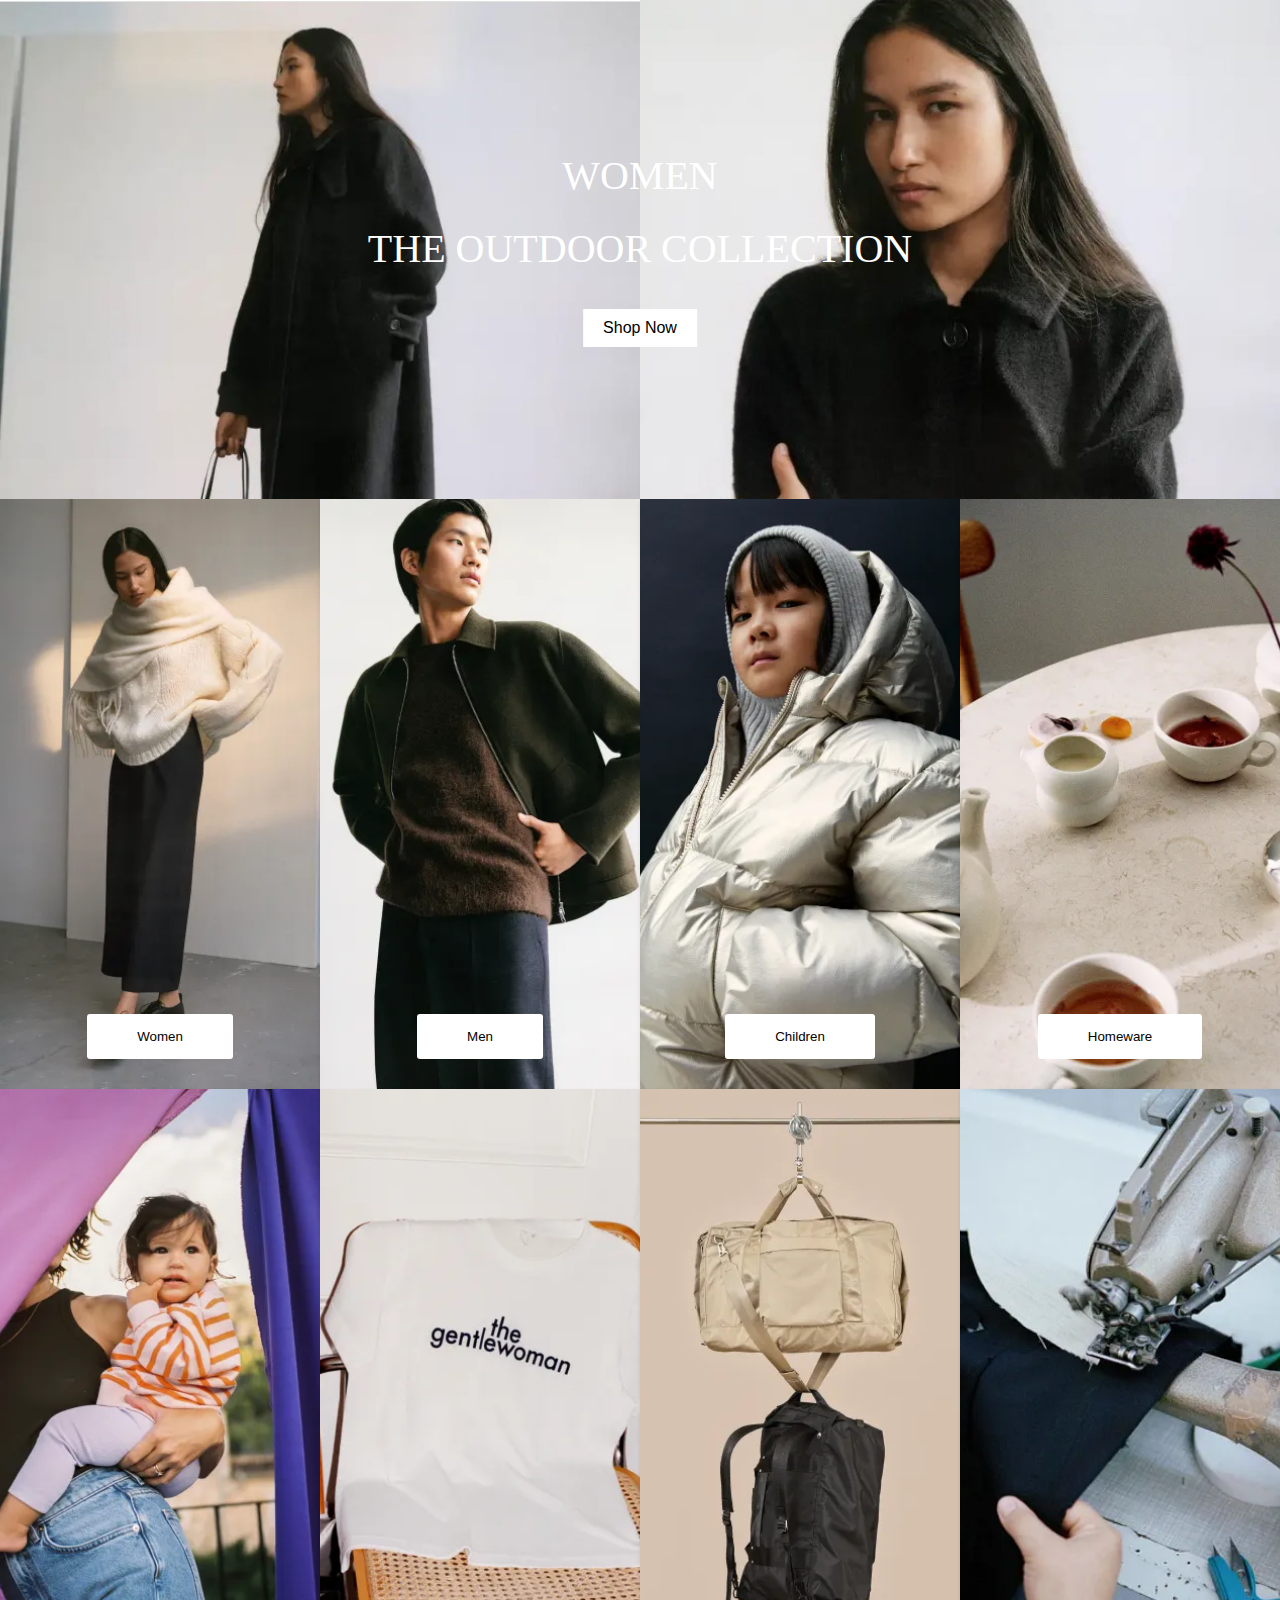
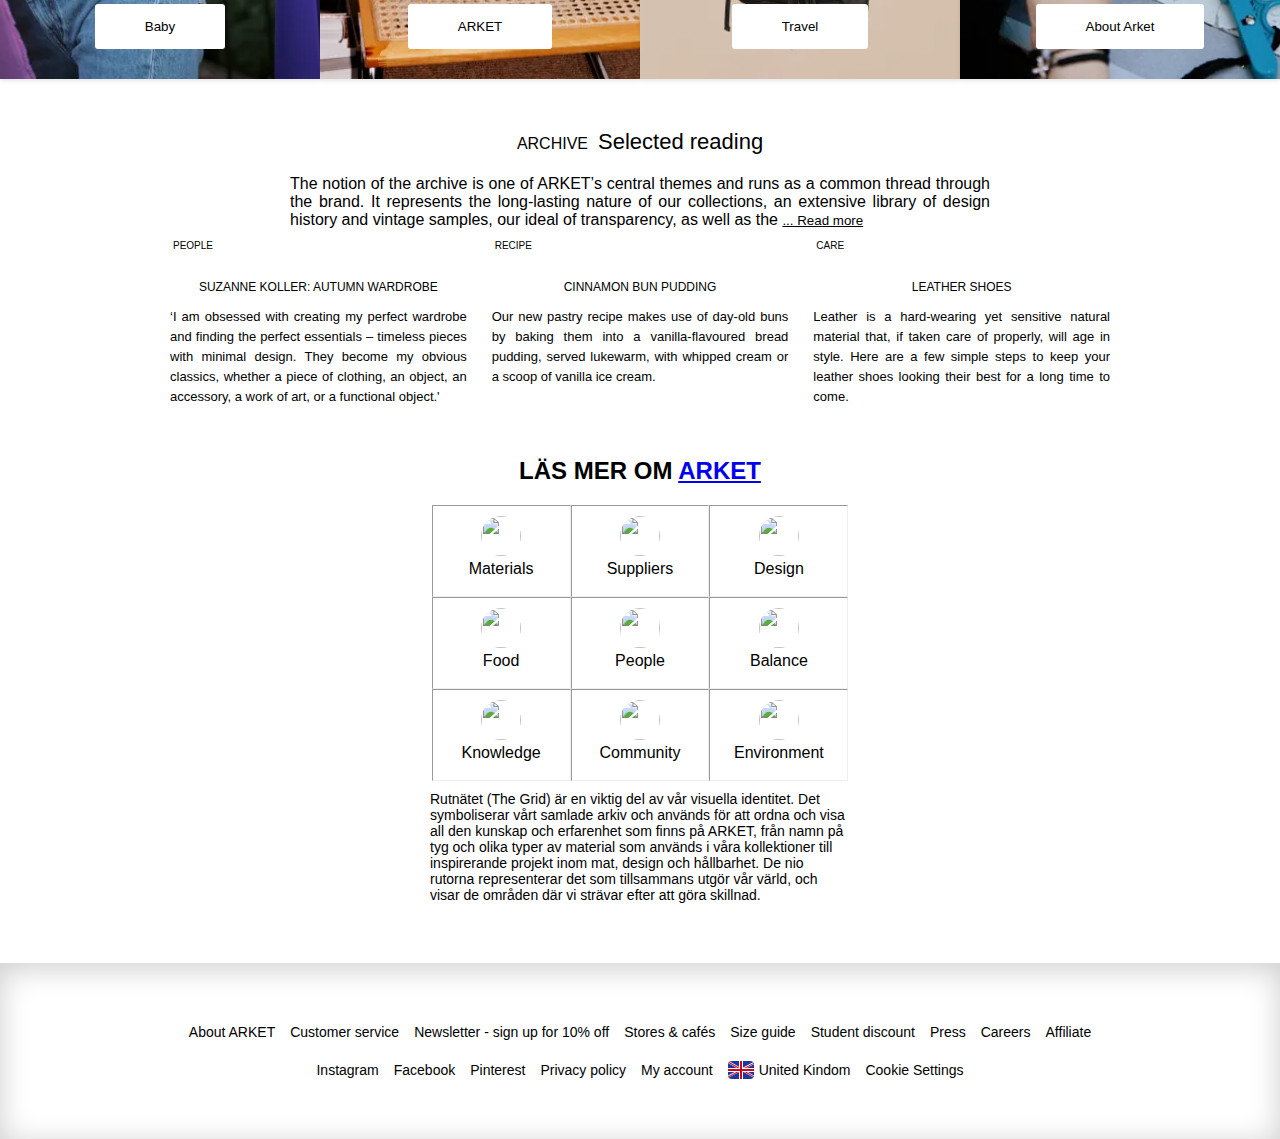
==== Index.html @ d70a0cd2 "Merge pull request #8 from Danadan01/OSP-9" ====
<!DOCTYPE html>
<html lang="en">
  <head>
    <meta charset="UTF-8" />
    <meta name="viewport" content="width=device-width, initial-scale=1.0" />
    <link rel="stylesheet" href="./styles.css" />
    <title>Online Shop</title>
  </head>
  <body>
    <div class="image-container">
      <img src="images/pic1.jpg" alt="Image 1" />
      <img src="images/pic2.jpg" alt="Image 2" />

      <div class="text-overlay">
        <h1 class="heading-cap">women</h1>
        <h1 class="heading-value">The outdoor collection</h1>
        <div>
          <a
            href="https://www.arket.com/en_eur/women/coats-jackets.html"
            class="shop-button"
            >Shop Now</a
          >
        </div>
      </div>
    </div>
    <section>
      <div class="container">
        <div class="card-box">
          <a
            href="https://www.arket.com/en_eur/women.html"
            class="card"
            style="background-image: url(images/women.jpg)"
          >
            <button>Women</button>
          </a>
          <a
            href="https://www.arket.com/en_eur/men.html"
            class="card"
            style="background-image: url(images/men.jpg)"
          >
            <button>Men</button> </a
          ><a
            href="https://www.arket.com/en_eur/children.html"
            class="card"
            style="background-image: url(images/children.jpg)"
          >
            <button>Children</button> </a
          ><a
            href="https://www.arket.com/en_eur/homeware.html"
            class="card"
            style="background-image: url(images/homeware.jpg)"
          >
            <button>Homeware</button>
          </a>
        </div>
        <div class="card-box">
          <a
            href="https://www.arket.com/en_eur/baby.html"
            class="card"
            style="background-image: url(images/baby.jpg)"
          >
            <button>Baby</button> </a
          ><a
            href="https://www.arket.com/en_eur/women/c/arket-and-the-gentlewoman.html"
            class="card"
            style="background-image: url(images/gentlewoman.jpg)"
          >
            <button>ARKET</button> </a
          ><a
            href="https://www.arket.com/en_eur/travel.html"
            class="card"
            style="background-image: url(images/travel.jpg)"
          >
            <button>Travel</button> </a
          ><a
            href="https://www.arket.com/en_eur/about.html"
            class="card"
            style="background-image: url(images/about.jpg)"
          >
            <button>About Arket</button>
          </a>
        </div>
      </div>
    </section>

    <div class="content-section">
      <div class="textBox">
        <div class="header">
          <span>Archive</span>
          <h2>Selected reading</h2>
        </div>
        <div class="content">
          <div class="readMore">
            <p>
              The notion of the archive is one of ARKET’s central themes and
              runs as a common thread through the brand. It represents the
              long-lasting nature of our collections, an extensive library of
              design history and vintage samples, our ideal of transparency, as
              well as the
              <button class="readMoreButton">... Read more</button>
            </p>
          </div>
          <div class="readLess">
            <p>
              The notion of archive is one of ARKET’s central themes and runs as
              a common thread through the brand. It represents the long-lasting
              nature of our collections, an extensive library of design history
              and vintage samples, our ideal of transparency, as well as the
              inspiration for and name given to our in-store shelving system.
              The digital ARKET / ARCHIVE captures research, inspiration, and
              past projects, and forms the collective story of who we are.
              <button class="readLessButton">Read less</button>
            </p>
          </div>
        </div>
      </div>
      <div class="ImageBlocksWrapper">
        <div class="image-box">
          <a
            href="https://www.arket.com/en_gbp/about/people/suzanne-koller.html"
          >
            <div class="caption">
              <span>PEOPLE</span>
            </div>
            <img
              src="https://lp.arket.com/app006prod?set=width[375],quality[80],options[limit]&source=url[https://www.arket.com/content/dam/P11/images/campaigns/2023/23305_women_suzanne-koller/ARKET_W_23305_10.jpg]&scale=width[global.width],height[15000],options[global.options]&sink=format[webp],quality[global.quality]"
              alt=""
            />
          </a>
          <div class="text-block">
            <h3>SUZANNE KOLLER: AUTUMN WARDROBE</h3>
            <p>
              ‘I am obsessed with creating my perfect wardrobe and finding the
              perfect essentials – timeless pieces with minimal design. They
              become my obvious classics, whether a piece of clothing, an
              object, an accessory, a work of art, or a functional object.'
            </p>
          </div>
        </div>

        <div class="image-box">
          <a
            href="https://www.arket.com/en_gbp/about/food/recipes/cinnamon-bun-pudding.html"
          >
            <div class="caption">
              <span>RECIPE</span>
            </div>
            <img
              src="https://lp.arket.com/app006prod?set=width[375],quality[80],options[limit]&source=url[https://www.arket.com/content/dam/P11/images/campaigns/2023/cafeq2/ARKET_23CAFE_RECIPE_CINNAMONBUNPUDDING_HERO.jpg]&scale=width[global.width],height[15000],options[global.options]&sink=format[webp],quality[global.quality]"
              alt=""
            />
          </a>
          <div class="text-block">
            <h3>CINNAMON BUN PUDDING</h3>
            <p>
              Our new pastry recipe makes use of day-old buns by baking them
              into a vanilla-flavoured bread pudding, served lukewarm, with
              whipped cream or a scoop of vanilla ice cream.
            </p>
          </div>
        </div>

        <div class="image-box">
          <a
            href="https://www.arket.com/en_gbp/about/knowledge/care/leather.html"
          >
            <div class="caption">
              <span>CARE</span>
            </div>
            <img
              src="https://lp.arket.com/app006prod?set=width[375],quality[80],options[limit]&source=url[https://www.arket.com/content/dam/P11/images/campaigns/2023/23311-w-autumn-shoes/ARKET_23830_W_AutumnShoes_W3-1.jpg]&scale=width[global.width],height[15000],options[global.options]&sink=format[webp],quality[global.quality]"
              alt=""
            />
          </a>
          <div class="text-block">
            <h3>LEATHER SHOES</h3>
            <p>
              Leather is a hard-wearing yet sensitive natural material that, if
              taken care of properly, will age in style. Here are a few simple
              steps to keep your leather shoes looking their best for a long
              time to come.
            </p>
          </div>
        </div>
      </div>
    </div>

    <div class="dv">
      <div>
        <h2 class="d-headline">
          <span>LÄS MER OM</span>
          <a href="/sv_se/about.html" target="_self">ARKET</a>
        </h2>
      </div>

      <div class="d-image-listing d-width">
        <div class="d-image-container">
          <a href="#materials.html" target="_self">
            <img
              class="d-image"
              src="https://www.arket.com/content/dam/P11/images/campaigns/2020/about/icons/ARKET_9_GRID_Materials.png"
            />
          </a>
          <div><p class="d-text-field">Materials</p></div>
        </div>
        <div class="d-image-container">
          <a href="#suppliers.html" target="_self">
            <img
              class="d-image"
              src="https://www.arket.com/content/dam/P11/images/campaigns/2020/about/icons/ARKET_9_GRID_Suppliers.png"
            />
          </a>
          <div><p class="d-text-field">Suppliers</p></div>
        </div>
        <div class="d-image-container">
          <a href="#design.html" target="_self">
            <img
              class="d-image"
              src="https://www.arket.com/content/dam/P11/images/campaigns/2020/about/icons/ARKET_9_GRID_Design.png"
            />
          </a>
          <div><p class="d-text-field">Design</p></div>
        </div>
        <div class="d-image-container">
          <a href="#food.html" target="_self">
            <img
              class="d-image"
              src="https://www.arket.com/content/dam/P11/images/campaigns/2020/about/icons/ARKET_9_GRID_Food.png"
            />
          </a>
          <div><p class="d-text-field">Food</p></div>
        </div>
        <div class="d-image-container">
          <a href="#people.html" target="_self">
            <img
              class="d-image"
              src="https://www.arket.com/content/dam/P11/images/campaigns/2020/about/icons/ARKET_9_GRID_People.png"
            />
          </a>
          <div><p class="d-text-field">People</p></div>
        </div>
        <div class="d-image-container">
          <a href="#balance.html" target="_self">
            <img
              class="d-image"
              src="https://www.arket.com/content/dam/P11/images/campaigns/2020/about/icons/ARKET_9_GRID_Balance.png"
            />
          </a>
          <div><p class="d-text-field">Balance</p></div>
        </div>
        <div class="d-image-container">
          <a href="#knowledge.html" target="_self">
            <img
              class="d-image"
              src="https://www.arket.com/content/dam/P11/images/campaigns/2020/about/icons/ARKET_9_GRID_Knowledge.png"
            />
          </a>
          <div><p class="d-text-field">Knowledge</p></div>
        </div>
        <div class="d-image-container">
          <a href="#community.html" target="_self">
            <img
              class="d-image"
              src="https://www.arket.com/content/dam/P11/images/campaigns/2020/about/icons/ARKET_9_GRID_Community.png"
            />
          </a>
          <div><p class="d-text-field">Community</p></div>
        </div>
        <div class="d-image-container">
          <a href="#Current" target="_self" class="rimd trackImage a-link">
            <img
              class="d-image"
              src="https://www.arket.com/content/dam/P11/images/campaigns/2020/about/icons/ARKET_9_GRID_Environment.png"
            />
          </a>
          <div><p class="d-text-field">Environment</p></div>
        </div>
      </div>

      <div>
        <p
          class="d-text-container d-width"
          style="text-align: left; font-size: 14px"
        >
          Rutnätet (The Grid) är en viktig del av vår visuella identitet. Det
          symboliserar vårt samlade arkiv och används för att ordna och visa all
          den kunskap och erfarenhet som finns på ARKET, från namn på tyg och
          olika typer av material som används i våra kollektioner till
          inspirerande projekt inom mat, design och hållbarhet. De nio rutorna
          representerar det som tillsammans utgör vår värld, och visar de
          områden där vi strävar efter att göra skillnad.
        </p>
      </div>
    </div>

    <footer class="footer">
      <ul class="topList">
        <li>
          <a href="https://www.arket.com/en_gbp/about.html">About ARKET</a>
        </li>
        <li>
          <a href="https://www.arket.com/en_gbp/customer-service.html"
            >Customer service</a
          >
        </li>
        <li>
          <a href="https://www.arket.com/en_gbp/newslettersubscribe.html"
            >Newsletter - sign up for 10% off</a
          >
        </li>
        <li>
          <a href="https://www.arket.com/en_gbp/stores.html">Stores & cafés</a>
        </li>
        <li>
          <a
            href="https://www.arket.com/en_gbp/customer-service/size-guide.html"
            >Size guide</a
          >
        </li>
        <li>
          <a
            href="https://www.arket.com/en_gbp/customer-service/student-discount.html"
            >Student discount</a
          >
        </li>
        <li><a href="http://press.arket.com/">Press</a></li>
        <li><a href="https://www.arket.com/en_gbp/careers.html">Careers</a></li>
        <li>
          <a href="https://www.arket.com/en_gbp/affiliate.html">Affiliate</a>
        </li>
      </ul>

      <ul class="bottomList">
        <li><a href="http://www.instagram.com/arketofficial">Instagram</a></li>
        <li><a href="https://www.facebook.com/arketofficial/">Facebook</a></li>
        <li>
          <a href="https://www.pinterest.co.uk/arketofficial/">Pinterest</a>
        </li>
        <li>
          <a
            href="https://www.arket.com/en_gbp/customer-service/privacy-notice.html"
            >Privacy policy</a
          >
        </li>
        <li><a href="https://www.arket.com/en_gbp/login">My account</a></li>
        <li>
          <a href="#" class="countryIcon"
            ><img src="./assets/uk.svg" alt="CountryIcon" /><span
              >United Kindom</span
            ></a
          >
        </li>
        <li><a href="#">Cookie Settings</a></li>
      </ul>
    </footer>
  </body>
</html>
---- styles.css ----
body {
  margin: 0;
  box-sizing: border-box;
  font-family: "Arket Sans", HelveticaNeue-Light, "Helvetica Neue Light", "Helvetica Neue", Helvetica, Arial, Sans-Serif;
  font-weight: 400;
}

body h2, h3, h4, h5, p {
  margin: 0;
}

/* main section */

.image-container {
  position: relative;
  display: flex;
}

.image-container img {
  width: 50%;
  min-height: 55vh;
  object-fit: cover;
}

.text-overlay {
  position: absolute;
  top: 25%;
  left: 1%;

  transform: translateX(-1%);

  width: 100%;
  text-align: center;
}

.text-overlay div {
  margin-top: 10px;
  text-align: center;
}

.heading-cap,
.heading-value {
  font-family: "Arket Sans SC";
  font-weight: 400;
  font-size: 40px;
  text-transform: uppercase;
  color: white;
}
.shop-button {
  display: inline-block;
  margin-top: 10px;
  padding: 10px 20px;
  background-color: white;
  color: black;
  text-decoration: none;
  font-family: "Arket Sans SC", HelveticaNeue-Light, "Helvetica Neue Light",
    "Helvetica Neue", Helvetica, Arial, Sans-Serif;
}

.container {
  display: flex;
  flex-direction: column;
}

.card-box {
  display: flex;
}

.card {
  display: flex;
  align-items: end;
  justify-content: center;
  text-decoration: none;
  width: 25%;
  background-size: cover;
  background-position: center;
  padding-bottom: 30px;
  box-shadow: 0 2px 4px rgba(0, 0, 0, 0.1);
}

.card button {
  padding: 15px 50px;
  background-color: white;
  border: none;
  border-radius: 3px;
  cursor: pointer;
}

/* main section */

/* content section */

.notActive {
  display: none;
}

.active {
  display: block;
}

.content-section {
  margin-bottom: 50px;
}

.content-section .textBox {
  display: flex;
  flex-direction: column;
  align-items: center;
  gap: 20px;
  margin: 50px 0 20px;
}

.content-section .textBox .header {
  display: flex;
  align-items: baseline;
  gap: 10px;
}

.content-section .textBox .header span {
  text-transform: uppercase;
  font-weight: 400;
}

.content-section .textBox .header h2 {
  font-size: 22px;
  font-weight: 400;
}

.content-section .textBox .content {
  display: flex;
  justify-content: center;
  max-width: 700px;
  text-align: justify;
}

.content-section .textBox .content p {
  margin: 0;
}

.content-section .textBox .content .readMore .readMoreButton {
  display: inline;
  border: none;
  background-color: #fff;
  cursor: pointer;
  text-decoration: underline;
  padding: 0;
}

.content-section .textBox .content .readLess {
  display: none;
}

.content-section .textBox .content .readLess .readLessButton {
  display: inline;
  border: none;
  background-color: #fff;
  cursor: pointer;
  text-decoration: underline;
  padding: 0;
}

.content-section .ImageBlocksWrapper {
  display: flex;
  gap: 5px;
  width: 75%;
  margin: 0 auto;
}

.content-section .ImageBlocksWrapper .image-box {
  width: 100%;
}

.content-section .ImageBlocksWrapper .image-box img {
  width: 100%;
}

.content-section .ImageBlocksWrapper .image-box a {
  position: relative;
  text-decoration: none;
}

.content-section .ImageBlocksWrapper .image-box a:hover .caption {
  color: grey;
}

.content-section .ImageBlocksWrapper .image-box .caption {
  padding: 5px;
  background-color: #fff;
  position: absolute;
  font-size: 10px;
  color: black;
  bottom: 10px;
  left: 8px;
}

.content-section .ImageBlocksWrapper .image-box .text-block {
  display: flex;
  flex-direction: column;
  align-items: center;
  padding: 0 10px;
}

.content-section .ImageBlocksWrapper .image-box .text-block h3 {
  margin: 10px 0;
  font-size: 12px;
  font-weight: 400;
  line-height: 10px;
  text-align: center;
  line-height: 20px;
}

.content-section .ImageBlocksWrapper .image-box .text-block p {
  font-size: 13px;
  line-height: 20px;
  text-align: justify;
}

/* content section */

/* table section */

.d-width {
  width: 90%;
  max-width: 420px;
  margin: 10px auto 0;
  text-align: center;
}
.d-image {
  height: 40px;
  width: 40px;
  border-radius: 50%;
  margin-top: 10px;
}
.d-image-container {
  width: 32.6%;
  height: 90px;

  border: 0.1px;
  border-style: inset;
}
.d-image-listing {
  width: 100%;
  display: flex;
  flex-wrap: wrap;
  justify-content: center;
  margin-top: 0px;
  margin-bottom: 0px;
}
.d-text-field {
  margin-bottom: 0;
}
.d-headline {
  text-align: center;
  margin: 20px 30px 20px 30px;
}
.d-text-container {
  text-align: left;
  font-size: 14px;
}

/* table section */

/* footer */

.footer {
  display: flex;
  flex-direction: column;
  align-items: center;
  justify-content: center;
  background-color: #fff;
  overflow: hidden;
  padding: 50px;
  margin-top: 60px;
  box-shadow: inset 0px 5px 30px rgba(0, 0, 0, 0.2);
}

.footer ul {
  display: flex;
  justify-content: center;
  flex-wrap: wrap;
  list-style: none;
  gap: 15px;
  padding: 0;
  margin: 10px 0;
}

.footer ul .countryIcon {
  display: flex;
  align-items: center;
  gap: 5px;
}

.footer ul .countryIcon img {
  border-radius: 4px;
}

.footer ul li a {
  font-size: 14px;
  line-height: 1.3em;
  font-weight: 400;
  text-decoration: none;
  color: black;
}

.footer ul li a:hover {
  color: grey;
}

/* footer */

/* media rules */

@media (max-width: 1920px) {
  .card {
    height: 45em;
  }
}

@media (max-width: 1320px) {
  .card {
    height: 35em;
  }
}

@media (max-width: 1024px) {
  .card {
    height: 25em;
  }

  .content-section .ImageBlocksWrapper {
    width: 85%;
  }
}

@media (max-width: 880px) {
  .card {
    height: 20em;
  }
}

@media (max-width: 768px) {
  .image-container img {
    width: 100%;
    min-height: 75vh;
  }

  .image-container img:nth-child(2) {
    display: none;
  }

  .card-box {
    flex-wrap: wrap;
  }

  .card {
    width: 50%;
    height: 35em;
  }

  .content-section .textBox .content .readMore {
    padding: 0 5%;
  }

  .content-section .ImageBlocksWrapper {
    flex-wrap: wrap;
  }
  .content-section .ImageBlocksWrapper .image-box {
    width: 49%;
    margin-bottom: 20px;
  }

  .footer .topList {
    border-top: 1px solid black;
    padding-top: 20px;
  }

  .footer .bottomList {
    border-bottom: 1px solid black;
    padding-bottom: 20px;
  }

}

@media (max-width: 630px) {
  .content-section .ImageBlocksWrapper {
    display: inline-block;
    width: 95%;
    padding: 0 15px;
    white-space: nowrap;
    overflow-x: scroll;
    overflow-y: hidden;
  }

  .content-section .ImageBlocksWrapper .image-box {
    display: inline-block;
    width: 95%;
    margin-bottom: 45px;
  }

  .content-section .ImageBlocksWrapper .image-box .text-block {
    white-space: normal;
  }

}

@media (max-width: 600px) {
  .card {
    height: 25em;
  }

  .footer {
    align-items: start;
  }

  .footer .topList {
    border-bottom: 1px solid black;
    padding-bottom: 20px;
    flex-direction: column;
    width: 100%;
  }

  .footer .bottomList {
    flex-direction: column;
    width: 100%;
  }
}

@media (max-width: 450px) {
  .card {
    height: 20em;
  }
}

/* media rules */
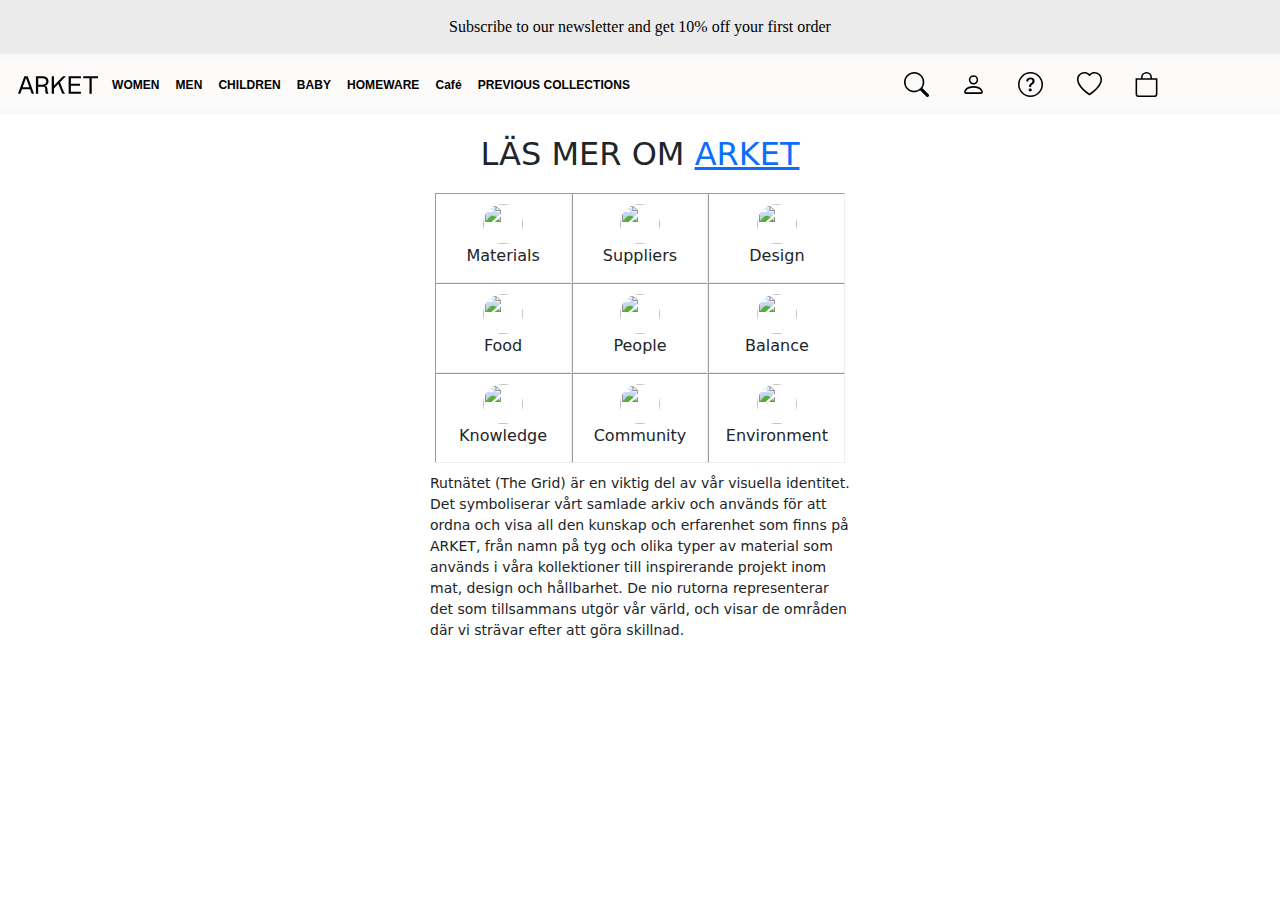
==== commit 8e0759e8: "added heder" ====
--- a/Index.html
+++ b/Index.html
@@ -1,189 +1,153 @@
 <!DOCTYPE html>
 <html lang="en">
   <head>
-    <meta charset="UTF-8" />
-    <meta name="viewport" content="width=device-width, initial-scale=1.0" />
-    <link rel="stylesheet" href="./styles.css" />
-    <title>Online Shop</title>
+    <meta charset="UTF-8">
+    <meta http-equiv="X-UA-Compatible" content="IE=edge">
+    <meta name="description" content="">
+    <meta name="viewport" content="width=device-width, initial-scale=1.0">
+    
+    <title>ARKET - Shop for Women, Men, Children, Homeware &amp; Travel Online GB</title>
+    
+    <link rel="shortcut icon" type="image/png" href="/etc/designs/appeaser/p11/favicons/favicon-32.png">
+    <!-- Our CSS file -->
+    <link rel="stylesheet" href="css/styles.css" />
+    <!-- Latest compiled and minified CSS -->
+    <link
+      href="https://cdn.jsdelivr.net/npm/bootstrap@5.2.3/dist/css/bootstrap.min.css"
+      rel="stylesheet"
+    />
+    <!-- Latest compiled JavaScript -->
+    <script src="https://cdn.jsdelivr.net/npm/bootstrap@5.2.3/dist/js/bootstrap.bundle.min.js"></script>
+    <!-- Link for icons -->
+    <link
+      rel="stylesheet"
+      href="https://cdn.jsdelivr.net/npm/bootstrap-icons@1.10.3/font/bootstrap-icons.css"
+    />
   </head>
   <body>
-    <div class="image-container">
-      <img src="images/pic1.jpg" alt="Image 1" />
-      <img src="images/pic2.jpg" alt="Image 2" />
-
-      <div class="text-overlay">
-        <h1 class="heading-cap">women</h1>
-        <h1 class="heading-value">The outdoor collection</h1>
-        <div>
-          <a
-            href="https://www.arket.com/en_eur/women/coats-jackets.html"
-            class="shop-button"
-            >Shop Now</a
-          >
-        </div>
-      </div>
-    </div>
-    <section>
-      <div class="container">
-        <div class="card-box">
-          <a
-            href="https://www.arket.com/en_eur/women.html"
-            class="card"
-            style="background-image: url(images/women.jpg)"
-          >
-            <button>Women</button>
-          </a>
-          <a
-            href="https://www.arket.com/en_eur/men.html"
-            class="card"
-            style="background-image: url(images/men.jpg)"
-          >
-            <button>Men</button> </a
-          ><a
-            href="https://www.arket.com/en_eur/children.html"
-            class="card"
-            style="background-image: url(images/children.jpg)"
-          >
-            <button>Children</button> </a
-          ><a
-            href="https://www.arket.com/en_eur/homeware.html"
-            class="card"
-            style="background-image: url(images/homeware.jpg)"
-          >
-            <button>Homeware</button>
-          </a>
-        </div>
-        <div class="card-box">
-          <a
-            href="https://www.arket.com/en_eur/baby.html"
-            class="card"
-            style="background-image: url(images/baby.jpg)"
-          >
-            <button>Baby</button> </a
-          ><a
-            href="https://www.arket.com/en_eur/women/c/arket-and-the-gentlewoman.html"
-            class="card"
-            style="background-image: url(images/gentlewoman.jpg)"
-          >
-            <button>ARKET</button> </a
-          ><a
-            href="https://www.arket.com/en_eur/travel.html"
-            class="card"
-            style="background-image: url(images/travel.jpg)"
-          >
-            <button>Travel</button> </a
-          ><a
-            href="https://www.arket.com/en_eur/about.html"
-            class="card"
-            style="background-image: url(images/about.jpg)"
-          >
-            <button>About Arket</button>
-          </a>
-        </div>
-      </div>
-    </section>
-
-    <div class="content-section">
-      <div class="textBox">
-        <div class="header">
-          <span>Archive</span>
-          <h2>Selected reading</h2>
-        </div>
-        <div class="content">
-          <div class="readMore">
-            <p>
-              The notion of the archive is one of ARKET’s central themes and
-              runs as a common thread through the brand. It represents the
-              long-lasting nature of our collections, an extensive library of
-              design history and vintage samples, our ideal of transparency, as
-              well as the
-              <button class="readMoreButton">... Read more</button>
-            </p>
+      <div id="site-banner-id" data-component="MSiteBanner" class="m-site-banner slide-down" data-component-id="99b5970e-f57c-49a0-81af-c7dcdc255c0b" style="background-color: rgb(235, 235, 235); display: block;">
+         
+        <div class="a-paragraph site-banner-desktop is-richtext" style="padding-top:15px;padding-bottom:15px;color:#000;font-family: 'Arket Sans SC Mono';text-align: center;text-decoration:none">
+          <a href="https://www.arket.com/en_gbp/newslettersubscribe.html">Subscribe to our newsletter and get 10% off your first order</a>
+        </div>
+      </div>
+    <header>
+      <!--NavTop Menu-->
+      <nav class="navbar sticky-top navbar-expand-lg navbar-light bg-light"style="align-items: flex-end">
+        
+        <div class="container-fluid topnav">    
+          <div class="logo">
+            <a href="./html" target="_self" class="a-link" aria-label="arket-logo">
+            <img class="logo" src="images/logo.svg" alt="logo"
+            /></a>
           </div>
-          <div class="readLess">
-            <p>
-              The notion of archive is one of ARKET’s central themes and runs as
-              a common thread through the brand. It represents the long-lasting
-              nature of our collections, an extensive library of design history
-              and vintage samples, our ideal of transparency, as well as the
-              inspiration for and name given to our in-store shelving system.
-              The digital ARKET / ARCHIVE captures research, inspiration, and
-              past projects, and forms the collective story of who we are.
-              <button class="readLessButton">Read less</button>
-            </p>
+      
+          <button
+            class="navbar-toggler"
+            type="button"
+            data-bs-toggle="collapse"
+            data-bs-target="#navbarNavDropdown"
+            aria-controls="navbarNavDropdown"
+            aria-expanded="false"
+            aria-label="Toggle navigation"
+            >
+            <span class="navbar-toggler-icon"></span>
+          </button>
+          <div class="collapse navbar-collapse" id="navbarNavDropdown">
+            <ul class="navbar-nav navTop">
+              <li class="nav-item">
+                  <a class="nav-link" aria-current="page" href="https://www.arket.com/en_gbp/women.html">WOMEN</a>
+              </li>
+              <li class="nav-item">
+                <a class="nav-link" href="https://www.arket.com/en_gbp/men.html">MEN</a>
+              </li>
+              <li class="nav-item">
+                <a class="nav-link" href="https://www.arket.com/en_gbp/children.html">CHILDREN</a>
+              </li>
+              <li class="nav-item">
+                <a class="nav-link" href="https://www.arket.com/en_gbp/baby.html">BABY</a>
+              </li>
+              <li class="nav-item">
+                <a class="nav-link" href="https://www.arket.com/en_gbp/homeware.html">HOMEWARE</a>
+              </li>
+              <li class="nav-item">
+                <a class="nav-link" href="https://www.arket.com/en_gbp/cafe.html">Café</a>
+              </li>
+              <li class="nav-item">
+                <a class="nav-link" href="https://www.arket.com/en_gbp/previous-collections.html#">PREVIOUS COLLECTIONS</a>
+              </li>
+            </ul>
+
+            <div class="secondary-navigation d-flex justify-content-end ms-5">
+                <a href="#" class="split"></a>
+                <a href="#" class="split"></a>
+                <a href="#" class="split"></a>
+                <a href="#" class="split"></a>
+                <a href="#" class="split"></a>
+                <a href="#" class="split"></a>
+
+                <a href="#"
+                    ><img src="/images/search.svg" alt="search" class="navIcons " ></a>
+                    
+                <a href="#"
+                    ><img src="/images/person.svg" alt="membership" class="navIcons"></a>
+
+                <a href="#"
+                    ><img src="images/Question circle.svg" alt="Question circle" onclick="myFunction()"class="navIcons Dropdown"></a>
+                    
+                      <div class="dropdown">
+
+                        <div id="myDropdown" class="dropdown-content ">
+                          
+                          <div class="Question-container">
+                            <a href="https://www.arket.com/en_gbp/stores.html" target="_self" class="a-link nav">
+                              <img class="a-image img" src="images/Our stores &cafés.png" alt="">
+                              <span class="text-q">Our stores &amp; cafés</span></a>
+                          </div>  
+                          
+                          <div class="Question-container">
+                              <a href="https://www.arket.com/en_gbp/careers.html" target="_self" class="a-link nav">
+                              <img class="a-image img" src="/images/Careers.png" alt="">
+                              <span class="text-q">Careers</span></a>
+                          </div>
+                            
+                          <div class="Question-container"> 
+                              <a href="https://www.arket.com/en_gbp/about.html" target="_self" class="a-link nav">
+                              <img class="a-image img" src="/images/About ARKET.png" alt="">
+                              <span class="text-q">About ARKET</span></a>
+                          </div>
+                          
+                          <div class="Question-container">
+                              <a href="https://www.arket.com/en_gbp/customer-service.html" target="_self" class="a-link nav">
+                              <img class="a-image img" src="/images/Customer service.png" alt="">
+                              <span class="text-q">Customer service</span></a>
+                          </div>
+                          
+                          <div class="Question-container">
+                              <a href="https://www.arket.com/en_gbp/newslettersubscribe.html" target="_self" class="a-link nav">
+                              <img class="a-image img" src="/images/newsletter.png" alt="">
+                              <span class="text-q">Newsletter</span></a>
+                          </div>
+                          
+                          <div class="Question-container">
+                              <a href="https://www.arket.com/en_gbp/customer-service/delivery-methods.html" target="_self" class="a-link nav">
+                              <img class="a-image img" src="/images/Deliveries.png" alt="">
+                              <span class="text-q">Deliveries</span></a>
+                          </div>
+                        </div>
+                      </div>
+                    
+                <a href="#"
+                    ><img src="images/heart.svg" alt="favorit" class="navIcons"></a>
+                    
+                <a href="./cart.html">
+                    <img src="images/cart.svg" alt="cart" class="navIcons"></a>
+            </div>
           </div>
         </div>
-      </div>
-      <div class="ImageBlocksWrapper">
-        <div class="image-box">
-          <a
-            href="https://www.arket.com/en_gbp/about/people/suzanne-koller.html"
-          >
-            <div class="caption">
-              <span>PEOPLE</span>
-            </div>
-            <img
-              src="https://lp.arket.com/app006prod?set=width[375],quality[80],options[limit]&source=url[https://www.arket.com/content/dam/P11/images/campaigns/2023/23305_women_suzanne-koller/ARKET_W_23305_10.jpg]&scale=width[global.width],height[15000],options[global.options]&sink=format[webp],quality[global.quality]"
-              alt=""
-            />
-          </a>
-          <div class="text-block">
-            <h3>SUZANNE KOLLER: AUTUMN WARDROBE</h3>
-            <p>
-              ‘I am obsessed with creating my perfect wardrobe and finding the
-              perfect essentials – timeless pieces with minimal design. They
-              become my obvious classics, whether a piece of clothing, an
-              object, an accessory, a work of art, or a functional object.'
-            </p>
-          </div>
-        </div>
-
-        <div class="image-box">
-          <a
-            href="https://www.arket.com/en_gbp/about/food/recipes/cinnamon-bun-pudding.html"
-          >
-            <div class="caption">
-              <span>RECIPE</span>
-            </div>
-            <img
-              src="https://lp.arket.com/app006prod?set=width[375],quality[80],options[limit]&source=url[https://www.arket.com/content/dam/P11/images/campaigns/2023/cafeq2/ARKET_23CAFE_RECIPE_CINNAMONBUNPUDDING_HERO.jpg]&scale=width[global.width],height[15000],options[global.options]&sink=format[webp],quality[global.quality]"
-              alt=""
-            />
-          </a>
-          <div class="text-block">
-            <h3>CINNAMON BUN PUDDING</h3>
-            <p>
-              Our new pastry recipe makes use of day-old buns by baking them
-              into a vanilla-flavoured bread pudding, served lukewarm, with
-              whipped cream or a scoop of vanilla ice cream.
-            </p>
-          </div>
-        </div>
-
-        <div class="image-box">
-          <a
-            href="https://www.arket.com/en_gbp/about/knowledge/care/leather.html"
-          >
-            <div class="caption">
-              <span>CARE</span>
-            </div>
-            <img
-              src="https://lp.arket.com/app006prod?set=width[375],quality[80],options[limit]&source=url[https://www.arket.com/content/dam/P11/images/campaigns/2023/23311-w-autumn-shoes/ARKET_23830_W_AutumnShoes_W3-1.jpg]&scale=width[global.width],height[15000],options[global.options]&sink=format[webp],quality[global.quality]"
-              alt=""
-            />
-          </a>
-          <div class="text-block">
-            <h3>LEATHER SHOES</h3>
-            <p>
-              Leather is a hard-wearing yet sensitive natural material that, if
-              taken care of properly, will age in style. Here are a few simple
-              steps to keep your leather shoes looking their best for a long
-              time to come.
-            </p>
-          </div>
-        </div>
-      </div>
-    </div>
+      </nav>
+    </header>
+
 
     <div class="dv">
       <div>
@@ -293,65 +257,9 @@
       </div>
     </div>
 
-    <footer class="footer">
-      <ul class="topList">
-        <li>
-          <a href="https://www.arket.com/en_gbp/about.html">About ARKET</a>
-        </li>
-        <li>
-          <a href="https://www.arket.com/en_gbp/customer-service.html"
-            >Customer service</a
-          >
-        </li>
-        <li>
-          <a href="https://www.arket.com/en_gbp/newslettersubscribe.html"
-            >Newsletter - sign up for 10% off</a
-          >
-        </li>
-        <li>
-          <a href="https://www.arket.com/en_gbp/stores.html">Stores & cafés</a>
-        </li>
-        <li>
-          <a
-            href="https://www.arket.com/en_gbp/customer-service/size-guide.html"
-            >Size guide</a
-          >
-        </li>
-        <li>
-          <a
-            href="https://www.arket.com/en_gbp/customer-service/student-discount.html"
-            >Student discount</a
-          >
-        </li>
-        <li><a href="http://press.arket.com/">Press</a></li>
-        <li><a href="https://www.arket.com/en_gbp/careers.html">Careers</a></li>
-        <li>
-          <a href="https://www.arket.com/en_gbp/affiliate.html">Affiliate</a>
-        </li>
-      </ul>
-
-      <ul class="bottomList">
-        <li><a href="http://www.instagram.com/arketofficial">Instagram</a></li>
-        <li><a href="https://www.facebook.com/arketofficial/">Facebook</a></li>
-        <li>
-          <a href="https://www.pinterest.co.uk/arketofficial/">Pinterest</a>
-        </li>
-        <li>
-          <a
-            href="https://www.arket.com/en_gbp/customer-service/privacy-notice.html"
-            >Privacy policy</a
-          >
-        </li>
-        <li><a href="https://www.arket.com/en_gbp/login">My account</a></li>
-        <li>
-          <a href="#" class="countryIcon"
-            ><img src="./assets/uk.svg" alt="CountryIcon" /><span
-              >United Kindom</span
-            ></a
-          >
-        </li>
-        <li><a href="#">Cookie Settings</a></li>
-      </ul>
-    </footer>
   </body>
 </html>
+
+
+
+
--- a/css/styles.css
+++ b/css/styles.css
@@ -0,0 +1,273 @@
+body {
+  margin: 0;
+}
+body {
+  color: #000;
+  font-weight: 400;
+  font-family: 'Arket Sans SC',HelveticaNeue-Light,'Helvetica Neue Light','Helvetica Neue',Helvetica,Arial,Sans-Serif;
+}
+body {
+  min-width: 320px;
+}
+body, html {
+  padding: 0;
+  margin: 0;
+}
+* {
+  box-sizing: border-box;
+}
+body {
+  display: block;
+}
+.logo {
+  margin-right: 12px;
+  font-family: 'Arket Sans SC Mono';
+  font-size: 12px;
+  height: 20px;
+}
+/*Styles for the menu */
+
+/* Add  background color to the top navigation */
+.topnav {  
+  font-size: smaller;
+  margin-right: 14px;
+  background-color: #fdfafa;
+  overflow: hidden;
+  padding-top: 10px;
+  padding-bottom: 10px;
+  font-family: 'Arket Sans SC',HelveticaNeue-Light,'Helvetica Neue Light','Helvetica Neue',Helvetica,Arial,Sans-Serif;
+  font-weight: 400;
+  font-size: 12px;
+  letter-spacing: .05px;
+  transition: margin-top .5s ease;
+  align-items: flex-end;
+  
+}
+
+/* Style the links inside the navigation bar */
+.navbar a {
+  color: black;
+  font-weight: bold;
+  text-decoration: none;
+  border-radius: 2px;
+  padding: 0 6px;
+  align-items: flex-end;
+}
+
+/* Change the color of links on hover */
+.navbar-nav a:hover {
+  background-color: black;
+  color: white;
+  padding: 0 6px;
+}
+
+.logo a {
+  height: 17px;
+  display: block;
+}
+.logo a:hover {
+  background-color: #fdfafa;
+  color: rgb(129, 126, 126);
+}
+.a-paragraph a {
+  color:#000;
+  text-decoration:none;
+}
+.a-paragraph a:visited {
+  text-decoration:none;
+}
+.a-paragraph a:hover {
+  color:rgb(139, 136, 136);
+  text-decoration:none;
+}
+
+.secondary-navigation  a {
+  margin-left:20px;
+}
+.secondary-navigation a:hover {
+  color:rgb(139, 136, 136);
+}
+.secondary-navigation, .navIcons a.split {
+  float: right;
+}
+/* The container <div> - needed to position the dropdown content */
+.dropdown {
+  position: relative;
+  margin: 10px auto 10;
+  text-align: center;
+ }
+ .Question-container {
+  display: none;
+  width: 32.6%;
+  height: 170px;
+}
+/* Dropdown Content (Hidden by Default) */
+ .dropdown-content {
+  display: none;
+  z-index: 1;
+  background-color: #fff;
+  justify-content: center;
+  position: relative;
+  padding: 0 1px 1px;
+  margin: 10px auto 0;
+  text-align: center;
+} 
+.dropdown-content {
+  width: 100%;
+  display: flex;
+  flex-wrap: wrap;
+  justify-content: center;
+  margin-top: 0px;
+  margin-bottom: 0px;
+  }
+  /* Links inside the dropdown */
+.dropdown-content a {
+  color: black;
+  padding: 0px 18px;
+  text-decoration: none;
+  display: block;
+}
+.a-image {
+  height: 90px;
+  width: 90px;
+  margin-top: 0px;
+}
+
+.text-q {
+  color: black;
+  margin-bottom: 0;
+  margin-top: 0;
+  margin-right: 0px;
+  text-align: left;
+  font-size: 14px;
+  flex-wrap: nowrap;
+}
+/* Change color of dropdown links on hover */
+.text-q:hover{
+  background-color: black;
+  color: white;
+  line-height: 1.5em;
+  padding: 5px 6px;
+  border-radius: 2px;
+  cursor: pointer;
+  flex-wrap: nowrap;
+}
+.show {display: block;}
+
+
+
+.navIcons {
+  font-family: 'Arket Sans SC Mono';
+  font-size: 12px;
+  height: 25px;
+}
+
+.topnav .navIcons {
+  font-size: 20px;
+  -webkit-font-smoothing: subpixel-antialiased;
+}
+
+.departments .department-item {
+  font-family: 'Arket Sans SC',HelveticaNeue-Light,'Helvetica Neue Light','Helvetica Neue',Helvetica,Arial,Sans-Serif;
+  font-weight: 400;
+  font-size: 14px;
+  padding: 0 6px;
+  letter-spacing: .05px;
+}
+
+.d-width {
+  width: 90%;
+  max-width: 420px;
+  margin: 10px auto 0;
+  text-align: center;
+}
+
+.d-image {
+  height: 40px;
+  width: 40px;
+  border-radius: 50%;
+  margin-top: 10px;
+}
+
+.d-image-container {
+  width: 32.6%;
+  height: 90px;
+  border: #0000ff;
+  border: 0.1px;
+  border-style: inset;
+}
+.d-image-listing {
+  width: 100%;
+  display: flex;
+  flex-wrap: wrap;
+  justify-content: center;
+  margin-top: 0px;
+  margin-bottom: 0px;
+}
+
+.d-text-field {
+  margin-bottom: 0;
+}
+
+.d-headline {
+  text-align: center;
+  margin: 20px 30px 20px 30px;
+}
+.d-text-container {
+  text-align: left;
+  font-size: 14px;
+}
+
+
+
+/*Add media for for adapting the menu buttons and images */ 
+@media (max-width: 992px) {
+  .navLinks a {
+      display: none;
+  }
+  .logo {
+      width: 50px;
+  }
+}
+
+@media (min-width: 992px) {
+  .navLinks {
+      font-size: 10px;
+  }
+}
+
+@media (min-width: 1050px) {
+  .navLinks {
+      font-size: 11px;
+  }
+}
+
+@media (min-width: 1200px) {
+  .logo {
+      width: 80px;   
+  }
+   }
+
+@media (min-width: 1220px) {
+  .navLinks {
+      font-size: 12px;
+  }
+}
+
+@media (min-width: 1300px) {
+  .navLinks {
+      font-size: 13px;
+  }
+}
+
+@media (min-width: 1450px) {
+  .navLinks {
+      font-size: 15px;
+  }
+}
+
+@media (min-width: 1600px) {
+  .navLinks {
+      font-size: 16px;
+  }
+}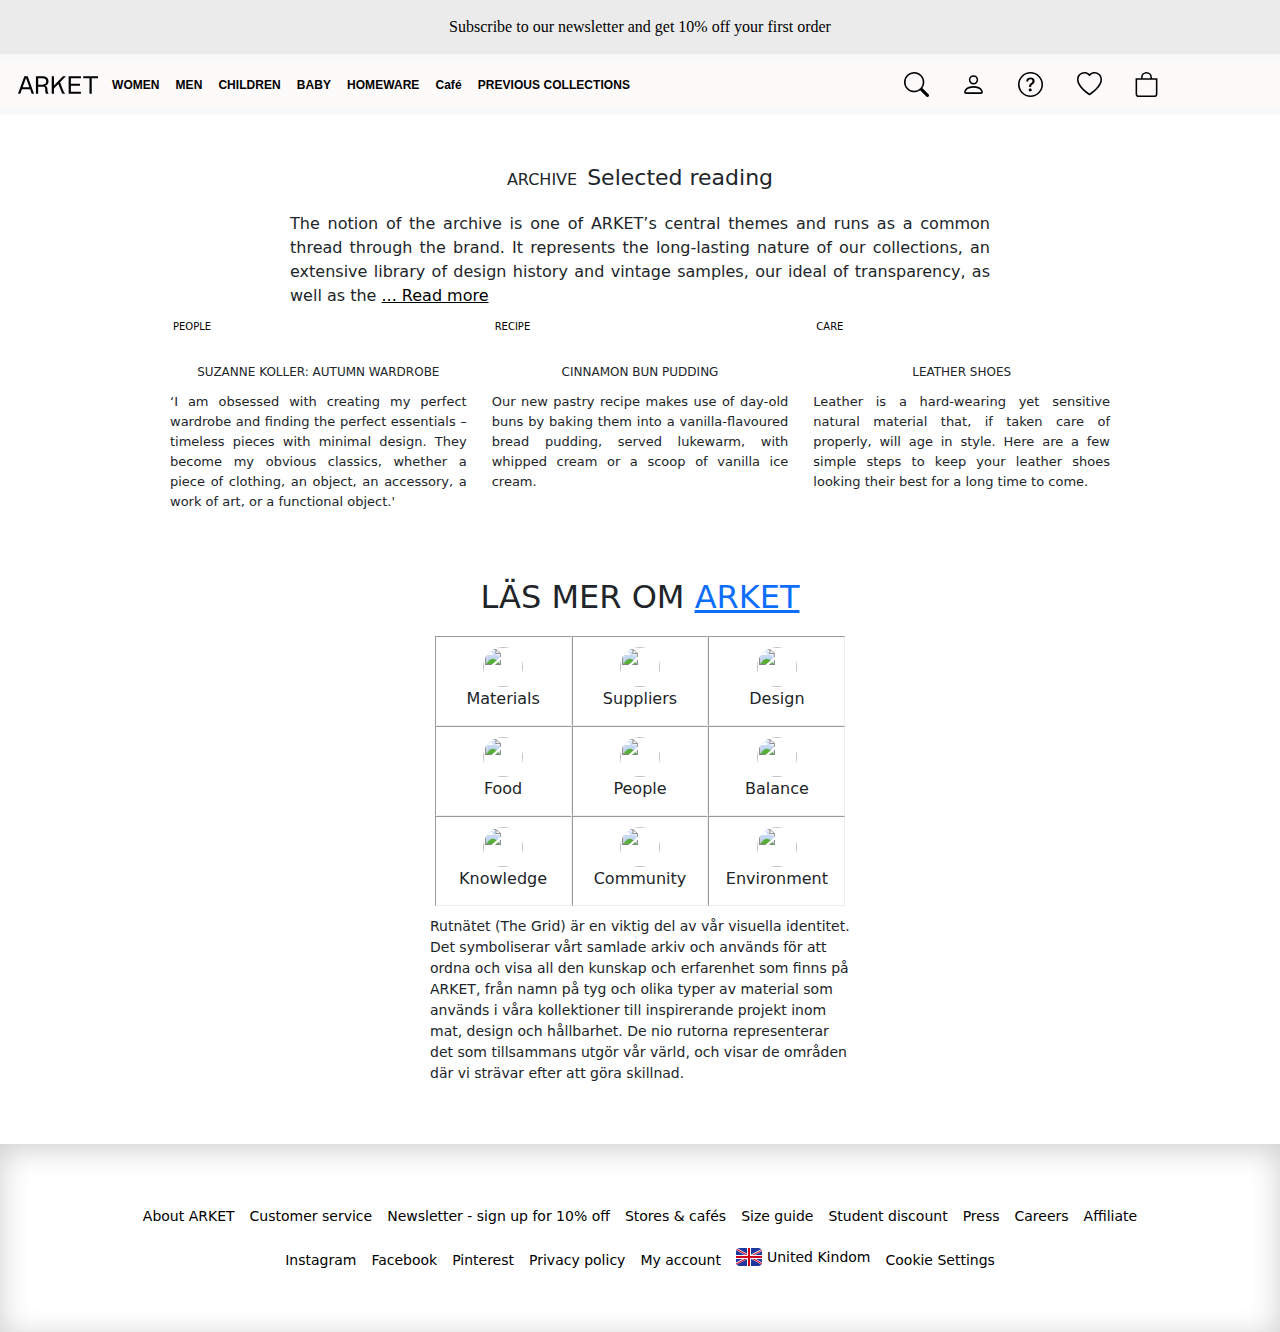
==== commit f8a89d88: "OSP6new conflict reslved" ====
--- a/Index.html
+++ b/Index.html
@@ -5,12 +5,10 @@
     <meta http-equiv="X-UA-Compatible" content="IE=edge">
     <meta name="description" content="">
     <meta name="viewport" content="width=device-width, initial-scale=1.0">
-    
-    <title>ARKET - Shop for Women, Men, Children, Homeware &amp; Travel Online GB</title>
-    
+        
     <link rel="shortcut icon" type="image/png" href="/etc/designs/appeaser/p11/favicons/favicon-32.png">
     <!-- Our CSS file -->
-    <link rel="stylesheet" href="css/styles.css" />
+    <link rel="stylesheet" href="./styles.css" />
     <!-- Latest compiled and minified CSS -->
     <link
       href="https://cdn.jsdelivr.net/npm/bootstrap@5.2.3/dist/css/bootstrap.min.css"
@@ -23,6 +21,7 @@
       rel="stylesheet"
       href="https://cdn.jsdelivr.net/npm/bootstrap-icons@1.10.3/font/bootstrap-icons.css"
     />
+    <title>Online Shop</title>
   </head>
   <body>
       <div id="site-banner-id" data-component="MSiteBanner" class="m-site-banner slide-down" data-component-id="99b5970e-f57c-49a0-81af-c7dcdc255c0b" style="background-color: rgb(235, 235, 235); display: block;">
@@ -148,6 +147,110 @@
       </nav>
     </header>
 
+      </div>
+    </section>
+
+    <div class="content-section">
+      <div class="textBox">
+        <div class="header">
+          <span>Archive</span>
+          <h2>Selected reading</h2>
+        </div>
+        <div class="content">
+          <div class="readMore">
+            <p>
+              The notion of the archive is one of ARKET’s central themes and
+              runs as a common thread through the brand. It represents the
+              long-lasting nature of our collections, an extensive library of
+              design history and vintage samples, our ideal of transparency, as
+              well as the
+              <button class="readMoreButton">... Read more</button>
+            </p>
+          </div>
+          <div class="readLess">
+            <p>
+              The notion of archive is one of ARKET’s central themes and runs as
+              a common thread through the brand. It represents the long-lasting
+              nature of our collections, an extensive library of design history
+              and vintage samples, our ideal of transparency, as well as the
+              inspiration for and name given to our in-store shelving system.
+              The digital ARKET / ARCHIVE captures research, inspiration, and
+              past projects, and forms the collective story of who we are.
+              <button class="readLessButton">Read less</button>
+            </p>
+          </div>
+        </div>
+      </div>
+      <div class="ImageBlocksWrapper">
+        <div class="image-box">
+          <a
+            href="https://www.arket.com/en_gbp/about/people/suzanne-koller.html"
+          >
+            <div class="caption">
+              <span>PEOPLE</span>
+            </div>
+            <img
+              src="https://lp.arket.com/app006prod?set=width[375],quality[80],options[limit]&source=url[https://www.arket.com/content/dam/P11/images/campaigns/2023/23305_women_suzanne-koller/ARKET_W_23305_10.jpg]&scale=width[global.width],height[15000],options[global.options]&sink=format[webp],quality[global.quality]"
+              alt=""
+            />
+          </a>
+          <div class="text-block">
+            <h3>SUZANNE KOLLER: AUTUMN WARDROBE</h3>
+            <p>
+              ‘I am obsessed with creating my perfect wardrobe and finding the
+              perfect essentials – timeless pieces with minimal design. They
+              become my obvious classics, whether a piece of clothing, an
+              object, an accessory, a work of art, or a functional object.'
+            </p>
+          </div>
+        </div>
+
+        <div class="image-box">
+          <a
+            href="https://www.arket.com/en_gbp/about/food/recipes/cinnamon-bun-pudding.html"
+          >
+            <div class="caption">
+              <span>RECIPE</span>
+            </div>
+            <img
+              src="https://lp.arket.com/app006prod?set=width[375],quality[80],options[limit]&source=url[https://www.arket.com/content/dam/P11/images/campaigns/2023/cafeq2/ARKET_23CAFE_RECIPE_CINNAMONBUNPUDDING_HERO.jpg]&scale=width[global.width],height[15000],options[global.options]&sink=format[webp],quality[global.quality]"
+              alt=""
+            />
+          </a>
+          <div class="text-block">
+            <h3>CINNAMON BUN PUDDING</h3>
+            <p>
+              Our new pastry recipe makes use of day-old buns by baking them
+              into a vanilla-flavoured bread pudding, served lukewarm, with
+              whipped cream or a scoop of vanilla ice cream.
+            </p>
+          </div>
+        </div>
+
+        <div class="image-box">
+          <a
+            href="https://www.arket.com/en_gbp/about/knowledge/care/leather.html"
+          >
+            <div class="caption">
+              <span>CARE</span>
+            </div>
+            <img
+              src="https://lp.arket.com/app006prod?set=width[375],quality[80],options[limit]&source=url[https://www.arket.com/content/dam/P11/images/campaigns/2023/23311-w-autumn-shoes/ARKET_23830_W_AutumnShoes_W3-1.jpg]&scale=width[global.width],height[15000],options[global.options]&sink=format[webp],quality[global.quality]"
+              alt=""
+            />
+          </a>
+          <div class="text-block">
+            <h3>LEATHER SHOES</h3>
+            <p>
+              Leather is a hard-wearing yet sensitive natural material that, if
+              taken care of properly, will age in style. Here are a few simple
+              steps to keep your leather shoes looking their best for a long
+              time to come.
+            </p>
+          </div>
+        </div>
+      </div>
+    </div>
 
     <div class="dv">
       <div>
@@ -257,6 +360,66 @@
       </div>
     </div>
 
+    <footer class="footer">
+      <ul class="topList">
+        <li>
+          <a href="https://www.arket.com/en_gbp/about.html">About ARKET</a>
+        </li>
+        <li>
+          <a href="https://www.arket.com/en_gbp/customer-service.html"
+            >Customer service</a
+          >
+        </li>
+        <li>
+          <a href="https://www.arket.com/en_gbp/newslettersubscribe.html"
+            >Newsletter - sign up for 10% off</a
+          >
+        </li>
+        <li>
+          <a href="https://www.arket.com/en_gbp/stores.html">Stores & cafés</a>
+        </li>
+        <li>
+          <a
+            href="https://www.arket.com/en_gbp/customer-service/size-guide.html"
+            >Size guide</a
+          >
+        </li>
+        <li>
+          <a
+            href="https://www.arket.com/en_gbp/customer-service/student-discount.html"
+            >Student discount</a
+          >
+        </li>
+        <li><a href="http://press.arket.com/">Press</a></li>
+        <li><a href="https://www.arket.com/en_gbp/careers.html">Careers</a></li>
+        <li>
+          <a href="https://www.arket.com/en_gbp/affiliate.html">Affiliate</a>
+        </li>
+      </ul>
+
+      <ul class="bottomList">
+        <li><a href="http://www.instagram.com/arketofficial">Instagram</a></li>
+        <li><a href="https://www.facebook.com/arketofficial/">Facebook</a></li>
+        <li>
+          <a href="https://www.pinterest.co.uk/arketofficial/">Pinterest</a>
+        </li>
+        <li>
+          <a
+            href="https://www.arket.com/en_gbp/customer-service/privacy-notice.html"
+            >Privacy policy</a
+          >
+        </li>
+        <li><a href="https://www.arket.com/en_gbp/login">My account</a></li>
+        <li>
+          <a href="#" class="countryIcon"
+            ><img src="./assets/uk.svg" alt="CountryIcon" /><span
+              >United Kindom</span
+            ></a
+          >
+        </li>
+        <li><a href="#">Cookie Settings</a></li>
+      </ul>
+    </footer>
   </body>
 </html>
 
--- a/styles.css
+++ b/styles.css
@@ -0,0 +1,671 @@
+body {
+  margin: 0;
+  box-sizing: border-box;
+  font-family: "Arket Sans", HelveticaNeue-Light, "Helvetica Neue Light", "Helvetica Neue", Helvetica, Arial, Sans-Serif;
+  font-weight: 400;
+}
+
+body h2, h3, h4, h5, p {
+  margin: 0;
+}
+
+/* main section */
+
+.image-container {
+  position: relative;
+  display: flex;
+}
+
+.image-container img {
+  width: 50%;
+  min-height: 55vh;
+  object-fit: cover;
+}
+
+.text-overlay {
+  position: absolute;
+  top: 25%;
+  left: 1%;
+
+  transform: translateX(-1%);
+
+  width: 100%;
+  text-align: center;
+}
+
+.text-overlay div {
+  margin-top: 10px;
+  text-align: center;
+}
+
+.heading-cap,
+.heading-value {
+  font-family: "Arket Sans SC";
+  font-weight: 400;
+  font-size: 40px;
+  text-transform: uppercase;
+  color: white;
+}
+.shop-button {
+  display: inline-block;
+  margin-top: 10px;
+  padding: 10px 20px;
+  background-color: white;
+  color: black;
+  text-decoration: none;
+  font-family: "Arket Sans SC", HelveticaNeue-Light, "Helvetica Neue Light",
+    "Helvetica Neue", Helvetica, Arial, Sans-Serif;
+}
+
+.container {
+  display: flex;
+  flex-direction: column;
+}
+
+.card-box {
+  display: flex;
+}
+
+.card {
+  display: flex;
+  align-items: end;
+  justify-content: center;
+  text-decoration: none;
+  width: 25%;
+  background-size: cover;
+  background-position: center;
+  padding-bottom: 30px;
+  box-shadow: 0 2px 4px rgba(0, 0, 0, 0.1);
+}
+
+.card button {
+  padding: 15px 50px;
+  background-color: white;
+  border: none;
+  border-radius: 3px;
+  cursor: pointer;
+}
+
+/* main section */
+
+/* content section */
+
+.notActive {
+  display: none;
+}
+
+.active {
+  display: block;
+}
+
+.content-section {
+  margin-bottom: 50px;
+}
+
+.content-section .textBox {
+  display: flex;
+  flex-direction: column;
+  align-items: center;
+  gap: 20px;
+  margin: 50px 0 20px;
+}
+
+.content-section .textBox .header {
+  display: flex;
+  align-items: baseline;
+  gap: 10px;
+}
+
+.content-section .textBox .header span {
+  text-transform: uppercase;
+  font-weight: 400;
+}
+
+.content-section .textBox .header h2 {
+  font-size: 22px;
+  font-weight: 400;
+}
+
+.content-section .textBox .content {
+  display: flex;
+  justify-content: center;
+  max-width: 700px;
+  text-align: justify;
+}
+
+.content-section .textBox .content p {
+  margin: 0;
+}
+
+.content-section .textBox .content .readMore .readMoreButton {
+  display: inline;
+  border: none;
+  background-color: #fff;
+  cursor: pointer;
+  text-decoration: underline;
+  padding: 0;
+}
+
+.content-section .textBox .content .readLess {
+  display: none;
+}
+
+.content-section .textBox .content .readLess .readLessButton {
+  display: inline;
+  border: none;
+  background-color: #fff;
+  cursor: pointer;
+  text-decoration: underline;
+  padding: 0;
+}
+
+.content-section .ImageBlocksWrapper {
+  display: flex;
+  gap: 5px;
+  width: 75%;
+  margin: 0 auto;
+}
+
+.content-section .ImageBlocksWrapper .image-box {
+  width: 100%;
+}
+
+.content-section .ImageBlocksWrapper .image-box img {
+  width: 100%;
+}
+
+.content-section .ImageBlocksWrapper .image-box a {
+  position: relative;
+  text-decoration: none;
+}
+
+.content-section .ImageBlocksWrapper .image-box a:hover .caption {
+  color: grey;
+}
+
+.content-section .ImageBlocksWrapper .image-box .caption {
+  padding: 5px;
+  background-color: #fff;
+  position: absolute;
+  font-size: 10px;
+  color: black;
+  bottom: 10px;
+  left: 8px;
+}
+
+.content-section .ImageBlocksWrapper .image-box .text-block {
+  display: flex;
+  flex-direction: column;
+  align-items: center;
+  padding: 0 10px;
+}
+
+.content-section .ImageBlocksWrapper .image-box .text-block h3 {
+  margin: 10px 0;
+  font-size: 12px;
+  font-weight: 400;
+  line-height: 10px;
+  text-align: center;
+  line-height: 20px;
+}
+
+.content-section .ImageBlocksWrapper .image-box .text-block p {
+  font-size: 13px;
+  line-height: 20px;
+  text-align: justify;
+}
+
+/* content section */
+
+/* table section */
+
+.d-width {
+  width: 90%;
+  max-width: 420px;
+  margin: 10px auto 0;
+  text-align: center;
+}
+.d-image {
+  height: 40px;
+  width: 40px;
+  border-radius: 50%;
+  margin-top: 10px;
+}
+.d-image-container {
+  width: 32.6%;
+  height: 90px;
+
+  border: 0.1px;
+  border-style: inset;
+}
+.d-image-listing {
+  width: 100%;
+  display: flex;
+  flex-wrap: wrap;
+  justify-content: center;
+  margin-top: 0px;
+  margin-bottom: 0px;
+}
+.d-text-field {
+  margin-bottom: 0;
+}
+.d-headline {
+  text-align: center;
+  margin: 20px 30px 20px 30px;
+}
+.d-text-container {
+  text-align: left;
+  font-size: 14px;
+}
+
+.logo {
+  margin-right: 12px;
+  font-family: 'Arket Sans SC Mono';
+  font-size: 12px;
+  height: 20px;
+}
+/* Add  background color to the top navigation */
+.topnav {  
+  font-size: smaller;
+  margin-right: 14px;
+  background-color: #fdfafa;
+  overflow: hidden;
+  padding-top: 10px;
+  padding-bottom: 10px;
+  font-family: 'Arket Sans SC',HelveticaNeue-Light,'Helvetica Neue Light','Helvetica Neue',Helvetica,Arial,Sans-Serif;
+  font-weight: 400;
+  font-size: 12px;
+  letter-spacing: .05px;
+  transition: margin-top .5s ease;
+  align-items: flex-end;
+}
+
+/* Style the links inside the navigation bar */
+.navbar a {
+  color: black;
+  font-weight: bold;
+  text-decoration: none;
+  border-radius: 2px;
+  padding: 0 6px;
+  align-items: flex-end;
+}
+/* Change the color of links on hover */
+.navbar-nav a:hover {
+  background-color: black;
+  color: white;
+  padding: 0 6px;
+}
+
+.logo a {
+  height: 17px;
+  display: block;
+}
+.logo a:hover {
+  background-color: #fdfafa;
+  color: rgb(129, 126, 126);
+}
+.a-paragraph a {
+  color:#000;
+  text-decoration:none;
+}
+.a-paragraph a:visited {
+  text-decoration:none;
+}
+.a-paragraph a:hover {
+  color:rgb(139, 136, 136);
+  text-decoration:none;
+}
+
+.secondary-navigation  a {
+  margin-left:20px;
+}
+.secondary-navigation a:hover {
+  color:rgb(139, 136, 136);
+}
+.secondary-navigation, .navIcons a.split {
+  float: right;
+}
+/* The container <div> - needed to position the dropdown content */
+.dropdown {
+  position: relative;
+  margin: 10px auto 10;
+  text-align: center;
+ }
+ .Question-container {
+  display: none;
+  width: 32.6%;
+  height: 170px;
+}
+/* Dropdown Content (Hidden by Default) */
+ .dropdown-content {
+  display: none;
+  z-index: 1;
+  background-color: #fff;
+  justify-content: center;
+  position: relative;
+  padding: 0 1px 1px;
+  margin: 10px auto 0;
+  text-align: center;
+} 
+.dropdown-content {
+  width: 100%;
+  display: flex;
+  flex-wrap: wrap;
+  justify-content: center;
+  margin-top: 0px;
+  margin-bottom: 0px;
+  }
+  /* Links inside the dropdown */
+.dropdown-content a {
+  color: black;
+  padding: 0px 18px;
+  text-decoration: none;
+  display: block;
+}
+.a-image {
+  height: 90px;
+  width: 90px;
+  margin-top: 0px;
+}
+
+.text-q {
+  color: black;
+  margin-bottom: 0;
+  margin-top: 0;
+  margin-right: 0px;
+  text-align: left;
+  font-size: 14px;
+  flex-wrap: nowrap;
+}
+/* Change color of dropdown links on hover */
+.text-q:hover{
+  background-color: black;
+  color: white;
+  line-height: 1.5em;
+  padding: 5px 6px;
+  border-radius: 2px;
+  cursor: pointer;
+  flex-wrap: nowrap;
+}
+.show {display: block;}
+
+
+
+.navIcons {
+  font-family: 'Arket Sans SC Mono';
+  font-size: 12px;
+  height: 25px;
+}
+
+.topnav .navIcons {
+  font-size: 20px;
+  -webkit-font-smoothing: subpixel-antialiased;
+}
+
+.departments .department-item {
+  font-family: 'Arket Sans SC',HelveticaNeue-Light,'Helvetica Neue Light','Helvetica Neue',Helvetica,Arial,Sans-Serif;
+  font-weight: 400;
+  font-size: 14px;
+  padding: 0 6px;
+  letter-spacing: .05px;
+}
+
+
+/* table section */
+
+/* footer */
+
+.footer {
+  display: flex;
+  flex-direction: column;
+  align-items: center;
+  justify-content: center;
+  background-color: #fff;
+  overflow: hidden;
+  padding: 50px;
+  margin-top: 60px;
+  box-shadow: inset 0px 5px 30px rgba(0, 0, 0, 0.2);
+}
+
+.footer ul {
+  display: flex;
+  justify-content: center;
+  flex-wrap: wrap;
+  list-style: none;
+  gap: 15px;
+  padding: 0;
+  margin: 10px 0;
+}
+
+.footer ul .countryIcon {
+  display: flex;
+  align-items: center;
+  gap: 5px;
+}
+
+.footer ul .countryIcon img {
+  border-radius: 4px;
+}
+
+.footer ul li a {
+  font-size: 14px;
+  line-height: 1.3em;
+  font-weight: 400;
+  text-decoration: none;
+  color: black;
+}
+
+.footer ul li a:hover {
+  color: grey;
+}
+
+/* footer */
+
+/* media rules */
+
+@media (max-width: 1920px) {
+  .card {
+    height: 45em;
+  }
+}
+
+@media (max-width: 1320px) {
+  .card {
+    height: 35em;
+  }
+}
+@media (max-width: 1024px) {
+  .card {
+    height: 25em;
+  }
+
+  .content-section .ImageBlocksWrapper {
+    width: 85%;
+  }
+}
+
+@media (max-width: 880px) {
+  .card {
+    height: 20em;
+  }
+}
+
+@media (max-width: 768px) {
+  .image-container img {
+    width: 100%;
+    min-height: 75vh;
+  }
+
+  .image-container img:nth-child(2) {
+    display: none;
+  }
+
+  .card-box {
+    flex-wrap: wrap;
+  }
+
+  .card {
+    width: 50%;
+    height: 35em;
+  }
+
+  .content-section .textBox .content .readMore {
+    padding: 0 5%;
+  }
+
+  .content-section .ImageBlocksWrapper {
+    flex-wrap: wrap;
+  }
+  .content-section .ImageBlocksWrapper .image-box {
+    width: 49%;
+    margin-bottom: 20px;
+  }
+
+  .footer .topList {
+    border-top: 1px solid black;
+    padding-top: 20px;
+  }
+
+  .footer .bottomList {
+    border-bottom: 1px solid black;
+    padding-bottom: 20px;
+  }
+
+}
+
+@media (max-width: 630px) {
+  .content-section .ImageBlocksWrapper {
+    display: inline-block;
+    width: 95%;
+    padding: 0 15px;
+    white-space: nowrap;
+    overflow-x: scroll;
+    overflow-y: hidden;
+  }
+
+  .content-section .ImageBlocksWrapper .image-box {
+    display: inline-block;
+    width: 95%;
+    margin-bottom: 45px;
+  }
+
+  .content-section .ImageBlocksWrapper .image-box .text-block {
+    white-space: normal;
+  }
+
+}
+
+@media (max-width: 600px) {
+  .card {
+    height: 25em;
+  }
+
+  .footer {
+    align-items: start;
+  }
+
+  .footer .topList {
+    border-bottom: 1px solid black;
+    padding-bottom: 20px;
+    flex-direction: column;
+    width: 100%;
+  }
+
+  .footer .bottomList {
+    flex-direction: column;
+    width: 100%;
+  }
+}
+
+@media (max-width: 450px) {
+  .card {
+    height: 20em;
+  }
+}
+
+@media (min-width: 992px) {
+  .navLinks {
+      font-size: 10px;
+  }
+}
+
+@media (min-width: 1050px) {
+  .navLinks {
+      font-size: 11px;
+  }
+}
+
+@media (min-width: 1200px) {
+  .logo {
+      width: 80px;
+  }
+}
+
+@media (min-width: 1220px) {
+  .navLinks {
+      font-size: 12px;
+  }
+}
+
+@media (min-width: 1300px) {
+  .navLinks {
+      font-size: 13px;
+  }
+}
+
+@media (min-width: 1450px) {
+  .navLinks {
+      font-size: 15px;
+  }
+}
+
+@media (min-width: 1600px) {
+  .navLinks {
+      font-size: 16px;
+  }
+}
+
+
+@media (min-width: 992px) {
+  .navLinks {
+      font-size: 10px;
+  }
+}
+
+@media (min-width: 1050px) {
+  .navLinks {
+      font-size: 11px;
+  }
+}
+
+@media (min-width: 1200px) {
+  .logo {
+      width: 80px;
+  }
+}
+
+@media (min-width: 1220px) {
+  .navLinks {
+      font-size: 12px;
+  }
+}
+
+@media (min-width: 1300px) {
+  .navLinks {
+      font-size: 13px;
+  }
+}
+
+@media (min-width: 1450px) {
+  .navLinks {
+      font-size: 15px;
+  }
+}
+
+@media (min-width: 1600px) {
+  .navLinks {
+      font-size: 16px;
+  }
+}
+
+
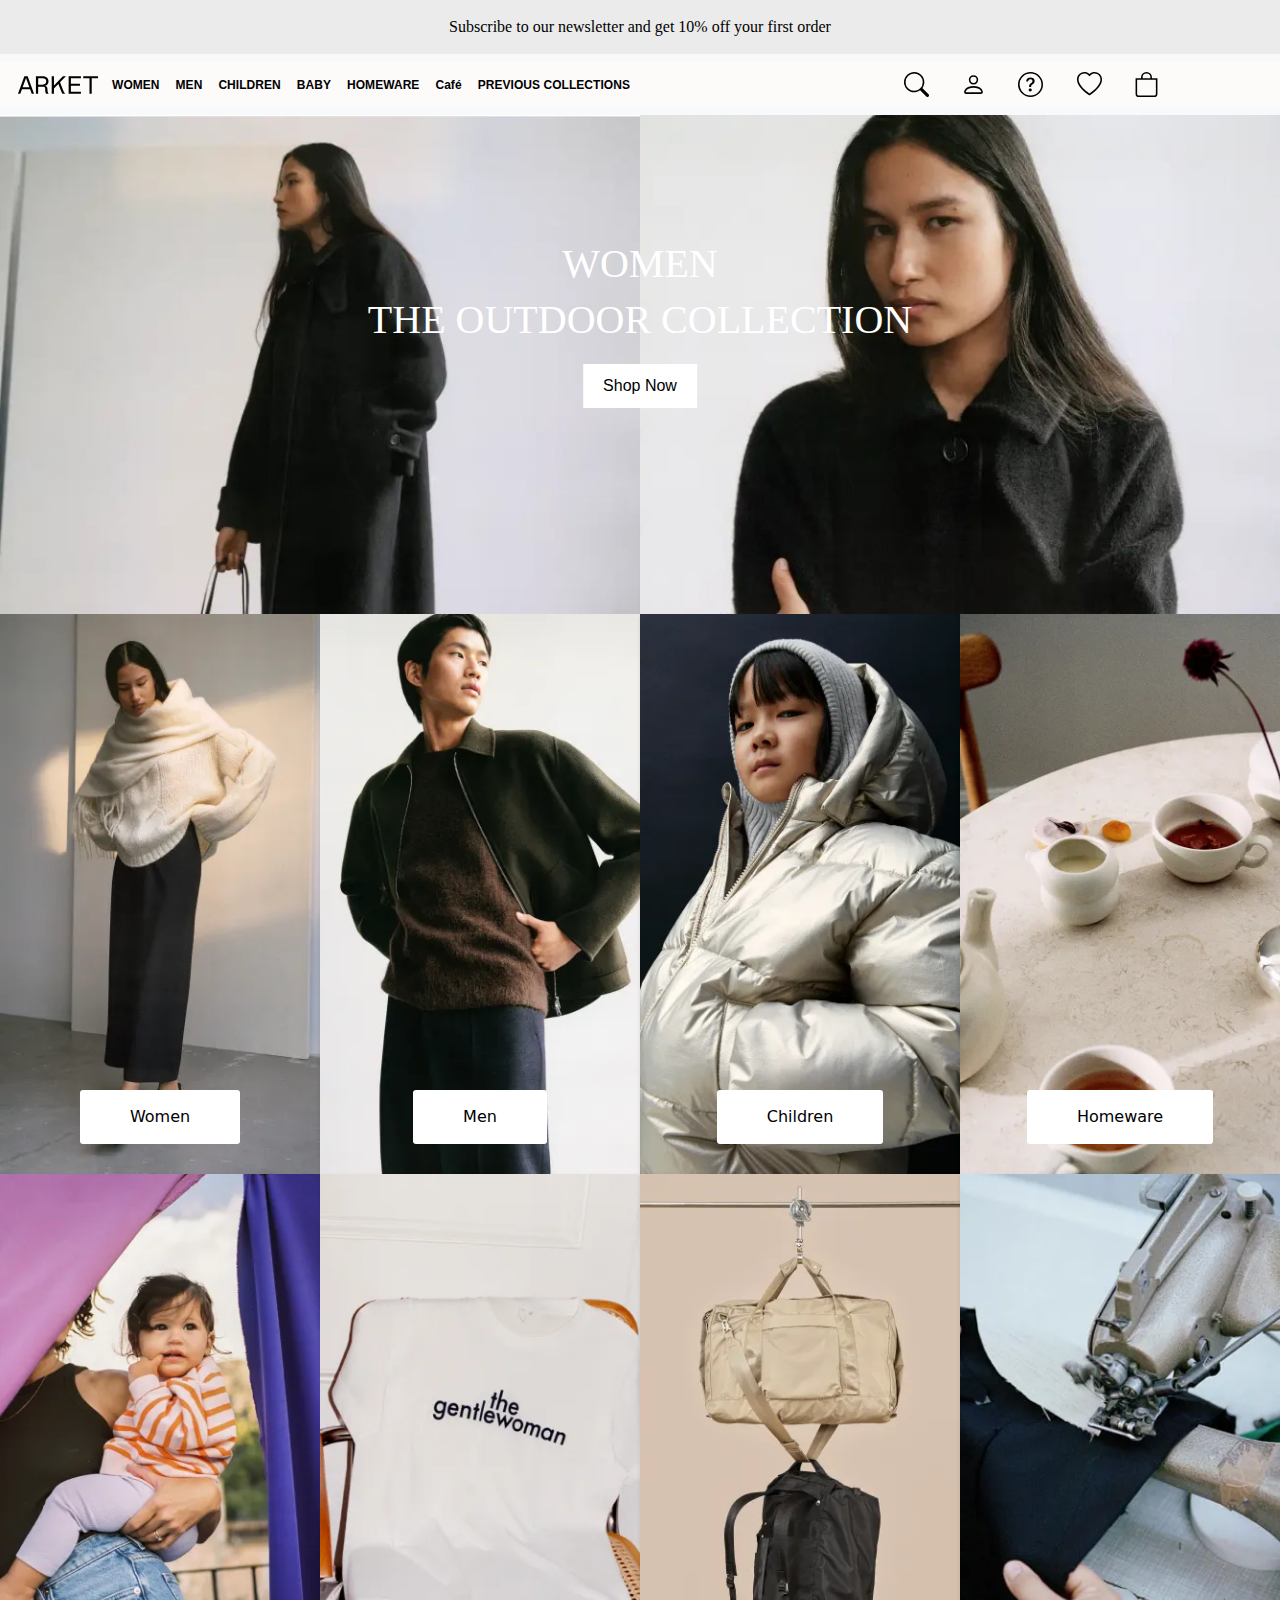
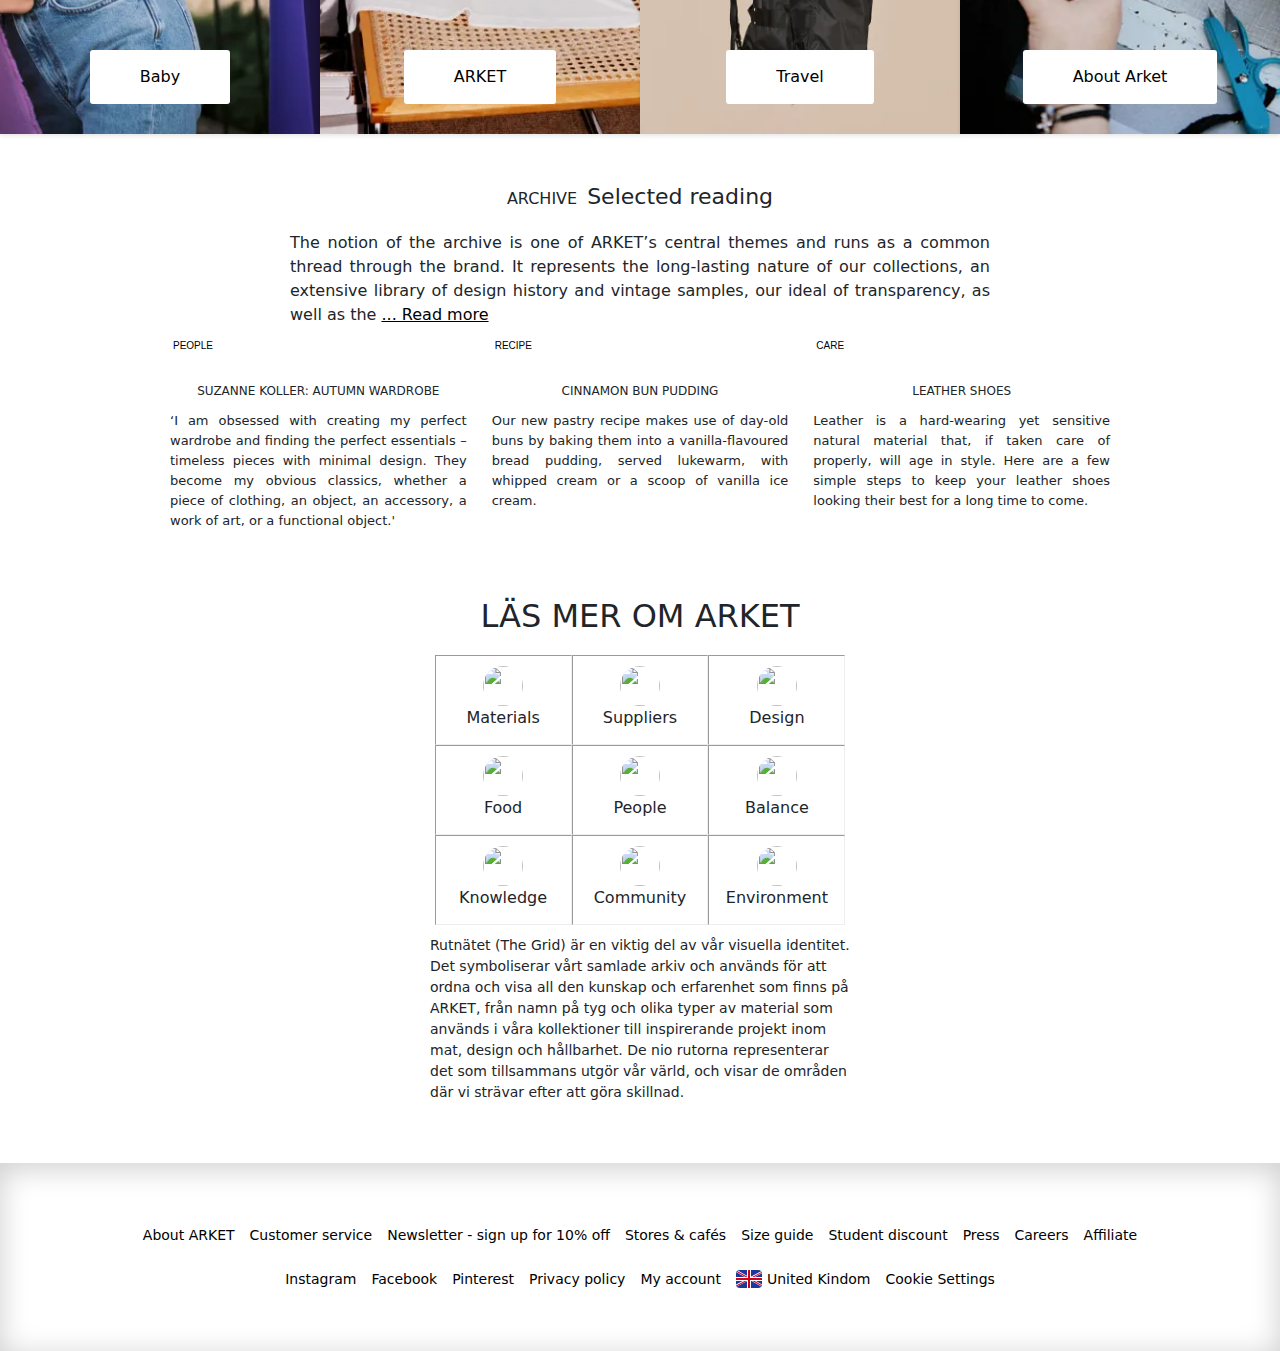
==== commit d12aa948: "Styles mistakes fixed" ====
--- a/Index.html
+++ b/Index.html
@@ -1,12 +1,16 @@
 <!DOCTYPE html>
 <html lang="en">
   <head>
-    <meta charset="UTF-8">
-    <meta http-equiv="X-UA-Compatible" content="IE=edge">
-    <meta name="description" content="">
-    <meta name="viewport" content="width=device-width, initial-scale=1.0">
-        
-    <link rel="shortcut icon" type="image/png" href="/etc/designs/appeaser/p11/favicons/favicon-32.png">
+    <meta charset="UTF-8" />
+    <meta http-equiv="X-UA-Compatible" content="IE=edge" />
+    <meta name="description" content="" />
+    <meta name="viewport" content="width=device-width, initial-scale=1.0" />
+
+    <link
+      rel="shortcut icon"
+      type="image/png"
+      href="/etc/designs/appeaser/p11/favicons/favicon-32.png"
+    />
     <!-- Our CSS file -->
     <link rel="stylesheet" href="./styles.css" />
     <!-- Latest compiled and minified CSS -->
@@ -24,23 +28,45 @@
     <title>Online Shop</title>
   </head>
   <body>
-      <div id="site-banner-id" data-component="MSiteBanner" class="m-site-banner slide-down" data-component-id="99b5970e-f57c-49a0-81af-c7dcdc255c0b" style="background-color: rgb(235, 235, 235); display: block;">
-         
-        <div class="a-paragraph site-banner-desktop is-richtext" style="padding-top:15px;padding-bottom:15px;color:#000;font-family: 'Arket Sans SC Mono';text-align: center;text-decoration:none">
-          <a href="https://www.arket.com/en_gbp/newslettersubscribe.html">Subscribe to our newsletter and get 10% off your first order</a>
-        </div>
-      </div>
+    <div
+      id="site-banner-id"
+      class="m-site-banner slide-down"
+      style="background-color: rgb(235, 235, 235); display: block"
+    >
+      <div
+        class="a-paragraph site-banner-desktop is-richtext"
+        style="
+          padding-top: 15px;
+          padding-bottom: 15px;
+          color: #000;
+          font-family: 'Arket Sans SC Mono';
+          text-align: center;
+          text-decoration: none;
+        "
+      >
+        <a href="https://www.arket.com/en_gbp/newslettersubscribe.html"
+          >Subscribe to our newsletter and get 10% off your first order</a
+        >
+      </div>
+    </div>
     <header>
       <!--NavTop Menu-->
-      <nav class="navbar sticky-top navbar-expand-lg navbar-light bg-light"style="align-items: flex-end">
-        
-        <div class="container-fluid topnav">    
+      <nav
+        class="navbar sticky-top navbar-expand-lg navbar-light bg-light"
+        style="align-items: flex-end"
+      >
+        <div class="container-fluid topnav">
           <div class="logo">
-            <a href="./html" target="_self" class="a-link" aria-label="arket-logo">
-            <img class="logo" src="images/logo.svg" alt="logo"
+            <a
+              href="./html"
+              target="_self"
+              class="a-link"
+              aria-label="arket-logo"
+            >
+              <img class="logo" src="images/logo.svg" alt="logo"
             /></a>
           </div>
-      
+
           <button
             class="navbar-toggler"
             type="button"
@@ -49,104 +75,268 @@
             aria-controls="navbarNavDropdown"
             aria-expanded="false"
             aria-label="Toggle navigation"
-            >
+          >
             <span class="navbar-toggler-icon"></span>
           </button>
           <div class="collapse navbar-collapse" id="navbarNavDropdown">
             <ul class="navbar-nav navTop">
               <li class="nav-item">
-                  <a class="nav-link" aria-current="page" href="https://www.arket.com/en_gbp/women.html">WOMEN</a>
+                <a
+                  class="nav-link"
+                  aria-current="page"
+                  href="https://www.arket.com/en_gbp/women.html"
+                  >WOMEN</a
+                >
               </li>
               <li class="nav-item">
-                <a class="nav-link" href="https://www.arket.com/en_gbp/men.html">MEN</a>
+                <a class="nav-link" href="https://www.arket.com/en_gbp/men.html"
+                  >MEN</a
+                >
               </li>
               <li class="nav-item">
-                <a class="nav-link" href="https://www.arket.com/en_gbp/children.html">CHILDREN</a>
+                <a
+                  class="nav-link"
+                  href="https://www.arket.com/en_gbp/children.html"
+                  >CHILDREN</a
+                >
               </li>
               <li class="nav-item">
-                <a class="nav-link" href="https://www.arket.com/en_gbp/baby.html">BABY</a>
+                <a
+                  class="nav-link"
+                  href="https://www.arket.com/en_gbp/baby.html"
+                  >BABY</a
+                >
               </li>
               <li class="nav-item">
-                <a class="nav-link" href="https://www.arket.com/en_gbp/homeware.html">HOMEWARE</a>
+                <a
+                  class="nav-link"
+                  href="https://www.arket.com/en_gbp/homeware.html"
+                  >HOMEWARE</a
+                >
               </li>
               <li class="nav-item">
-                <a class="nav-link" href="https://www.arket.com/en_gbp/cafe.html">Café</a>
+                <a
+                  class="nav-link"
+                  href="https://www.arket.com/en_gbp/cafe.html"
+                  >Café</a
+                >
               </li>
               <li class="nav-item">
-                <a class="nav-link" href="https://www.arket.com/en_gbp/previous-collections.html#">PREVIOUS COLLECTIONS</a>
+                <a
+                  class="nav-link"
+                  href="https://www.arket.com/en_gbp/previous-collections.html#"
+                  >PREVIOUS COLLECTIONS</a
+                >
               </li>
             </ul>
 
             <div class="secondary-navigation d-flex justify-content-end ms-5">
-                <a href="#" class="split"></a>
-                <a href="#" class="split"></a>
-                <a href="#" class="split"></a>
-                <a href="#" class="split"></a>
-                <a href="#" class="split"></a>
-                <a href="#" class="split"></a>
-
-                <a href="#"
-                    ><img src="/images/search.svg" alt="search" class="navIcons " ></a>
-                    
-                <a href="#"
-                    ><img src="/images/person.svg" alt="membership" class="navIcons"></a>
-
-                <a href="#"
-                    ><img src="images/Question circle.svg" alt="Question circle" onclick="myFunction()"class="navIcons Dropdown"></a>
-                    
-                      <div class="dropdown">
-
-                        <div id="myDropdown" class="dropdown-content ">
-                          
-                          <div class="Question-container">
-                            <a href="https://www.arket.com/en_gbp/stores.html" target="_self" class="a-link nav">
-                              <img class="a-image img" src="images/Our stores &cafés.png" alt="">
-                              <span class="text-q">Our stores &amp; cafés</span></a>
-                          </div>  
-                          
-                          <div class="Question-container">
-                              <a href="https://www.arket.com/en_gbp/careers.html" target="_self" class="a-link nav">
-                              <img class="a-image img" src="/images/Careers.png" alt="">
-                              <span class="text-q">Careers</span></a>
-                          </div>
-                            
-                          <div class="Question-container"> 
-                              <a href="https://www.arket.com/en_gbp/about.html" target="_self" class="a-link nav">
-                              <img class="a-image img" src="/images/About ARKET.png" alt="">
-                              <span class="text-q">About ARKET</span></a>
-                          </div>
-                          
-                          <div class="Question-container">
-                              <a href="https://www.arket.com/en_gbp/customer-service.html" target="_self" class="a-link nav">
-                              <img class="a-image img" src="/images/Customer service.png" alt="">
-                              <span class="text-q">Customer service</span></a>
-                          </div>
-                          
-                          <div class="Question-container">
-                              <a href="https://www.arket.com/en_gbp/newslettersubscribe.html" target="_self" class="a-link nav">
-                              <img class="a-image img" src="/images/newsletter.png" alt="">
-                              <span class="text-q">Newsletter</span></a>
-                          </div>
-                          
-                          <div class="Question-container">
-                              <a href="https://www.arket.com/en_gbp/customer-service/delivery-methods.html" target="_self" class="a-link nav">
-                              <img class="a-image img" src="/images/Deliveries.png" alt="">
-                              <span class="text-q">Deliveries</span></a>
-                          </div>
-                        </div>
-                      </div>
-                    
-                <a href="#"
-                    ><img src="images/heart.svg" alt="favorit" class="navIcons"></a>
-                    
-                <a href="./cart.html">
-                    <img src="images/cart.svg" alt="cart" class="navIcons"></a>
+              <a href="#" class="split"></a>
+              <a href="#" class="split"></a>
+              <a href="#" class="split"></a>
+              <a href="#" class="split"></a>
+              <a href="#" class="split"></a>
+              <a href="#" class="split"></a>
+
+              <a href="#"
+                ><img src="/images/search.svg" alt="search" class="navIcons"
+              /></a>
+
+              <a href="#"
+                ><img
+                  src="/images/person.svg"
+                  alt="membership"
+                  class="navIcons"
+              /></a>
+
+              <a href="#"
+                ><img
+                  src="images/Question circle.svg"
+                  alt="Question circle"
+                  onclick="myFunction()"
+                  class="navIcons Dropdown"
+              /></a>
+
+              <div class="dropdown">
+                <div id="myDropdown" class="dropdown-content">
+                  <div class="Question-container">
+                    <a
+                      href="https://www.arket.com/en_gbp/stores.html"
+                      target="_self"
+                      class="a-link nav"
+                    >
+                      <img
+                        class="a-image img"
+                        src="images/Our stores &cafés.png"
+                        alt=""
+                      />
+                      <span class="text-q">Our stores &amp; cafés</span></a
+                    >
+                  </div>
+
+                  <div class="Question-container">
+                    <a
+                      href="https://www.arket.com/en_gbp/careers.html"
+                      target="_self"
+                      class="a-link nav"
+                    >
+                      <img
+                        class="a-image img"
+                        src="/images/Careers.png"
+                        alt=""
+                      />
+                      <span class="text-q">Careers</span></a
+                    >
+                  </div>
+
+                  <div class="Question-container">
+                    <a
+                      href="https://www.arket.com/en_gbp/about.html"
+                      target="_self"
+                      class="a-link nav"
+                    >
+                      <img
+                        class="a-image img"
+                        src="/images/About ARKET.png"
+                        alt=""
+                      />
+                      <span class="text-q">About ARKET</span></a
+                    >
+                  </div>
+
+                  <div class="Question-container">
+                    <a
+                      href="https://www.arket.com/en_gbp/customer-service.html"
+                      target="_self"
+                      class="a-link nav"
+                    >
+                      <img
+                        class="a-image img"
+                        src="/images/Customer service.png"
+                        alt=""
+                      />
+                      <span class="text-q">Customer service</span></a
+                    >
+                  </div>
+
+                  <div class="Question-container">
+                    <a
+                      href="https://www.arket.com/en_gbp/newslettersubscribe.html"
+                      target="_self"
+                      class="a-link nav"
+                    >
+                      <img
+                        class="a-image img"
+                        src="/images/newsletter.png"
+                        alt=""
+                      />
+                      <span class="text-q">Newsletter</span></a
+                    >
+                  </div>
+
+                  <div class="Question-container">
+                    <a
+                      href="https://www.arket.com/en_gbp/customer-service/delivery-methods.html"
+                      target="_self"
+                      class="a-link nav"
+                    >
+                      <img
+                        class="a-image img"
+                        src="/images/Deliveries.png"
+                        alt=""
+                      />
+                      <span class="text-q">Deliveries</span></a
+                    >
+                  </div>
+                </div>
+              </div>
+
+              <a href="#"
+                ><img src="images/heart.svg" alt="favorit" class="navIcons"
+              /></a>
+
+              <a href="./cart.html">
+                <img src="images/cart.svg" alt="cart" class="navIcons"
+              /></a>
             </div>
           </div>
         </div>
       </nav>
     </header>
 
+    <div class="image-container">
+      <img src="images/pic1.jpg" alt="Image 1" />
+      <img src="images/pic2.jpg" alt="Image 2" />
+
+      <div class="text-overlay">
+        <h1 class="heading-cap">women</h1>
+        <h1 class="heading-value">The outdoor collection</h1>
+        <div>
+          <a
+            href="https://www.arket.com/en_eur/women/coats-jackets.html"
+            class="shop-button"
+            >Shop Now</a
+          >
+        </div>
+      </div>
+    </div>
+    <section>
+      <div class="containerDiv">
+        <div class="card-box">
+          <a
+            href="https://www.arket.com/en_eur/women.html"
+            class="card-image"
+            style="background-image: url(images/women.jpg)"
+          >
+            <button>Women</button>
+          </a>
+          <a
+            href="https://www.arket.com/en_eur/men.html"
+            class="card-image"
+            style="background-image: url(images/men.jpg)"
+          >
+            <button>Men</button> </a
+          ><a
+            href="https://www.arket.com/en_eur/children.html"
+            class="card-image"
+            style="background-image: url(images/children.jpg)"
+          >
+            <button>Children</button> </a
+          ><a
+            href="https://www.arket.com/en_eur/homeware.html"
+            class="card-image"
+            style="background-image: url(images/homeware.jpg)"
+          >
+            <button>Homeware</button>
+          </a>
+        </div>
+        <div class="card-box">
+          <a
+            href="https://www.arket.com/en_eur/baby.html"
+            class="card-image"
+            style="background-image: url(images/baby.jpg)"
+          >
+            <button>Baby</button> </a
+          ><a
+            href="https://www.arket.com/en_eur/women/c/arket-and-the-gentlewoman.html"
+            class="card-image"
+            style="background-image: url(images/gentlewoman.jpg)"
+          >
+            <button>ARKET</button> </a
+          ><a
+            href="https://www.arket.com/en_eur/travel.html"
+            class="card-image"
+            style="background-image: url(images/travel.jpg)"
+          >
+            <button>Travel</button> </a
+          ><a
+            href="https://www.arket.com/en_eur/about.html"
+            class="card-image"
+            style="background-image: url(images/about.jpg)"
+          >
+            <button>About Arket</button>
+          </a>
+        </div>
       </div>
     </section>
 
@@ -186,7 +376,7 @@
           <a
             href="https://www.arket.com/en_gbp/about/people/suzanne-koller.html"
           >
-            <div class="caption">
+            <div class="captionDiv">
               <span>PEOPLE</span>
             </div>
             <img
@@ -209,7 +399,7 @@
           <a
             href="https://www.arket.com/en_gbp/about/food/recipes/cinnamon-bun-pudding.html"
           >
-            <div class="caption">
+            <div class="captionDiv">
               <span>RECIPE</span>
             </div>
             <img
@@ -231,7 +421,7 @@
           <a
             href="https://www.arket.com/en_gbp/about/knowledge/care/leather.html"
           >
-            <div class="caption">
+            <div class="captionDiv">
               <span>CARE</span>
             </div>
             <img
@@ -422,7 +612,3 @@
     </footer>
   </body>
 </html>
-
-
-
-
--- a/styles.css
+++ b/styles.css
@@ -1,7 +1,6 @@
 body {
   margin: 0;
   box-sizing: border-box;
-  font-family: "Arket Sans", HelveticaNeue-Light, "Helvetica Neue Light", "Helvetica Neue", Helvetica, Arial, Sans-Serif;
   font-weight: 400;
 }
 
@@ -9,254 +8,8 @@
   margin: 0;
 }
 
-/* main section */
-
-.image-container {
-  position: relative;
-  display: flex;
-}
-
-.image-container img {
-  width: 50%;
-  min-height: 55vh;
-  object-fit: cover;
-}
-
-.text-overlay {
-  position: absolute;
-  top: 25%;
-  left: 1%;
-
-  transform: translateX(-1%);
-
-  width: 100%;
-  text-align: center;
-}
-
-.text-overlay div {
-  margin-top: 10px;
-  text-align: center;
-}
-
-.heading-cap,
-.heading-value {
-  font-family: "Arket Sans SC";
-  font-weight: 400;
-  font-size: 40px;
-  text-transform: uppercase;
-  color: white;
-}
-.shop-button {
-  display: inline-block;
-  margin-top: 10px;
-  padding: 10px 20px;
-  background-color: white;
-  color: black;
-  text-decoration: none;
-  font-family: "Arket Sans SC", HelveticaNeue-Light, "Helvetica Neue Light",
-    "Helvetica Neue", Helvetica, Arial, Sans-Serif;
-}
-
-.container {
-  display: flex;
-  flex-direction: column;
-}
-
-.card-box {
-  display: flex;
-}
-
-.card {
-  display: flex;
-  align-items: end;
-  justify-content: center;
-  text-decoration: none;
-  width: 25%;
-  background-size: cover;
-  background-position: center;
-  padding-bottom: 30px;
-  box-shadow: 0 2px 4px rgba(0, 0, 0, 0.1);
-}
-
-.card button {
-  padding: 15px 50px;
-  background-color: white;
-  border: none;
-  border-radius: 3px;
-  cursor: pointer;
-}
-
-/* main section */
-
-/* content section */
-
-.notActive {
-  display: none;
-}
-
-.active {
-  display: block;
-}
-
-.content-section {
-  margin-bottom: 50px;
-}
-
-.content-section .textBox {
-  display: flex;
-  flex-direction: column;
-  align-items: center;
-  gap: 20px;
-  margin: 50px 0 20px;
-}
-
-.content-section .textBox .header {
-  display: flex;
-  align-items: baseline;
-  gap: 10px;
-}
-
-.content-section .textBox .header span {
-  text-transform: uppercase;
-  font-weight: 400;
-}
-
-.content-section .textBox .header h2 {
-  font-size: 22px;
-  font-weight: 400;
-}
-
-.content-section .textBox .content {
-  display: flex;
-  justify-content: center;
-  max-width: 700px;
-  text-align: justify;
-}
-
-.content-section .textBox .content p {
-  margin: 0;
-}
-
-.content-section .textBox .content .readMore .readMoreButton {
-  display: inline;
-  border: none;
-  background-color: #fff;
-  cursor: pointer;
-  text-decoration: underline;
-  padding: 0;
-}
-
-.content-section .textBox .content .readLess {
-  display: none;
-}
-
-.content-section .textBox .content .readLess .readLessButton {
-  display: inline;
-  border: none;
-  background-color: #fff;
-  cursor: pointer;
-  text-decoration: underline;
-  padding: 0;
-}
-
-.content-section .ImageBlocksWrapper {
-  display: flex;
-  gap: 5px;
-  width: 75%;
-  margin: 0 auto;
-}
-
-.content-section .ImageBlocksWrapper .image-box {
-  width: 100%;
-}
-
-.content-section .ImageBlocksWrapper .image-box img {
-  width: 100%;
-}
-
-.content-section .ImageBlocksWrapper .image-box a {
-  position: relative;
-  text-decoration: none;
-}
-
-.content-section .ImageBlocksWrapper .image-box a:hover .caption {
-  color: grey;
-}
-
-.content-section .ImageBlocksWrapper .image-box .caption {
-  padding: 5px;
-  background-color: #fff;
-  position: absolute;
-  font-size: 10px;
-  color: black;
-  bottom: 10px;
-  left: 8px;
-}
-
-.content-section .ImageBlocksWrapper .image-box .text-block {
-  display: flex;
-  flex-direction: column;
-  align-items: center;
-  padding: 0 10px;
-}
-
-.content-section .ImageBlocksWrapper .image-box .text-block h3 {
-  margin: 10px 0;
-  font-size: 12px;
-  font-weight: 400;
-  line-height: 10px;
-  text-align: center;
-  line-height: 20px;
-}
-
-.content-section .ImageBlocksWrapper .image-box .text-block p {
-  font-size: 13px;
-  line-height: 20px;
-  text-align: justify;
-}
-
-/* content section */
-
-/* table section */
-
-.d-width {
-  width: 90%;
-  max-width: 420px;
-  margin: 10px auto 0;
-  text-align: center;
-}
-.d-image {
-  height: 40px;
-  width: 40px;
-  border-radius: 50%;
-  margin-top: 10px;
-}
-.d-image-container {
-  width: 32.6%;
-  height: 90px;
-
-  border: 0.1px;
-  border-style: inset;
-}
-.d-image-listing {
-  width: 100%;
-  display: flex;
-  flex-wrap: wrap;
-  justify-content: center;
-  margin-top: 0px;
-  margin-bottom: 0px;
-}
-.d-text-field {
-  margin-bottom: 0;
-}
-.d-headline {
-  text-align: center;
-  margin: 20px 30px 20px 30px;
-}
-.d-text-container {
-  text-align: left;
-  font-size: 14px;
-}
+
+/* header section */
 
 .logo {
   margin-right: 12px;
@@ -389,8 +142,6 @@
 }
 .show {display: block;}
 
-
-
 .navIcons {
   font-family: 'Arket Sans SC Mono';
   font-size: 12px;
@@ -410,6 +161,272 @@
   letter-spacing: .05px;
 }
 
+/* header section */
+
+/* main section */
+
+.image-container {
+  position: relative;
+  display: flex;
+}
+
+.image-container img {
+  width: 50%;
+  min-height: 55vh;
+  object-fit: cover;
+}
+
+.text-overlay {
+  position: absolute;
+  top: 25%;
+  left: 1%;
+
+  transform: translateX(-1%);
+
+  width: 100%;
+  text-align: center;
+}
+
+.text-overlay div {
+  margin-top: 10px;
+  text-align: center;
+}
+
+.heading-cap,
+.heading-value {
+  font-family: "Arket Sans SC";
+  font-weight: 400;
+  font-size: 40px;
+  text-transform: uppercase;
+  color: white;
+}
+.shop-button {
+  display: inline-block;
+  margin-top: 10px;
+  padding: 10px 20px;
+  background-color: white;
+  color: black;
+  text-decoration: none;
+  font-family: "Arket Sans SC", HelveticaNeue-Light, "Helvetica Neue Light",
+    "Helvetica Neue", Helvetica, Arial, Sans-Serif;
+}
+
+.shop-button:hover {
+  color: gray;
+}
+
+.containerDiv {
+  display: flex;
+  flex-direction: column;
+}
+
+.card-box {
+  display: flex;
+}
+
+.card-image {
+  display: flex;
+  align-items: end;
+  justify-content: center;
+  text-decoration: none;
+  width: 25%;
+  background-size: cover;
+  background-position: center;
+  padding-bottom: 30px;
+  box-shadow: 0 2px 4px rgba(0, 0, 0, 0.1);
+}
+
+.card-image button {
+  padding: 15px 50px;
+  background-color: white;
+  border: none;
+  border-radius: 3px;
+  cursor: pointer;
+}
+
+/* main section */
+
+/* content section */
+
+.notActive {
+  display: none;
+}
+
+.active {
+  display: block;
+}
+
+.content-section {
+  margin-bottom: 50px;
+}
+
+.content-section .textBox {
+  display: flex;
+  flex-direction: column;
+  align-items: center;
+  gap: 20px;
+  margin: 50px 0 20px;
+}
+
+.content-section .textBox .header {
+  display: flex;
+  align-items: baseline;
+  gap: 10px;
+}
+
+.content-section .textBox .header span {
+  text-transform: uppercase;
+  font-weight: 400;
+}
+
+.content-section .textBox .header h2 {
+  font-size: 22px;
+  font-weight: 400;
+}
+
+.content-section .textBox .content {
+  display: flex;
+  justify-content: center;
+  max-width: 700px;
+  text-align: justify;
+}
+
+.content-section .textBox .content p {
+  margin: 0;
+}
+
+.content-section .textBox .content .readMore .readMoreButton {
+  display: inline;
+  border: none;
+  background-color: #fff;
+  cursor: pointer;
+  text-decoration: underline;
+  padding: 0;
+}
+
+.content-section .textBox .content .readLess {
+  display: none;
+}
+
+.content-section .textBox .content .readLess .readLessButton {
+  display: inline;
+  border: none;
+  background-color: #fff;
+  cursor: pointer;
+  text-decoration: underline;
+  padding: 0;
+}
+
+.content-section .ImageBlocksWrapper {
+  display: flex;
+  gap: 5px;
+  width: 75%;
+  margin: 0 auto;
+}
+
+.content-section .ImageBlocksWrapper .image-box {
+  width: 100%;
+}
+
+.content-section .ImageBlocksWrapper .image-box img {
+  width: 100%;
+  vertical-align: baseline;
+}
+
+.content-section .ImageBlocksWrapper .image-box a {
+  position: relative;
+  text-decoration: none;
+}
+
+.content-section .ImageBlocksWrapper .image-box a:hover .captionDiv {
+  color: grey;
+}
+
+.content-section .ImageBlocksWrapper .image-box .captionDiv {
+  padding: 5px;
+  background-color: #fff;
+  position: absolute;
+  font-size: 10px;
+  color: black;
+  bottom: 10px;
+  left: 8px;
+  font-family: "Arket Sans", HelveticaNeue-Light, "Helvetica Neue Light", "Helvetica Neue", Helvetica, Arial, Sans-Serif;
+}
+
+.content-section .ImageBlocksWrapper .image-box .text-block {
+  display: flex;
+  flex-direction: column;
+  align-items: center;
+  padding: 0 10px;
+}
+
+.content-section .ImageBlocksWrapper .image-box .text-block h3 {
+  margin: 10px 0;
+  font-size: 12px;
+  font-weight: 400;
+  line-height: 10px;
+  text-align: center;
+  line-height: 20px;
+}
+
+.content-section .ImageBlocksWrapper .image-box .text-block p {
+  font-size: 13px;
+  line-height: 20px;
+  text-align: justify;
+}
+
+/* content section */
+
+/* table section */
+
+.d-width {
+  width: 90%;
+  max-width: 420px;
+  margin: 10px auto 0;
+  text-align: center;
+}
+.d-image {
+  height: 40px;
+  width: 40px;
+  border-radius: 50%;
+  margin-top: 10px;
+}
+.d-image-container {
+  width: 32.6%;
+  height: 90px;
+
+  border: 0.1px;
+  border-style: inset;
+}
+.d-image-listing {
+  width: 100%;
+  display: flex;
+  flex-wrap: wrap;
+  justify-content: center;
+  margin-top: 0px;
+  margin-bottom: 0px;
+}
+.d-text-field {
+  margin-bottom: 0;
+}
+.d-headline {
+  text-align: center;
+  margin: 20px 30px 20px 30px;
+}
+
+.d-headline a {
+  text-decoration: none;
+  color: #212529;
+}
+
+.d-headline a:hover {
+  color: gray;
+}
+
+.d-text-container {
+  text-align: left;
+  font-size: 14px;
+}
 
 /* table section */
 
@@ -430,6 +447,7 @@
 .footer ul {
   display: flex;
   justify-content: center;
+  align-items: center;
   flex-wrap: wrap;
   list-style: none;
   gap: 15px;
@@ -464,18 +482,18 @@
 /* media rules */
 
 @media (max-width: 1920px) {
-  .card {
-    height: 45em;
+  .card-image {
+    height: 40em;
   }
 }
 
 @media (max-width: 1320px) {
-  .card {
+  .card-image {
     height: 35em;
   }
 }
 @media (max-width: 1024px) {
-  .card {
+  .card-image {
     height: 25em;
   }
 
@@ -485,7 +503,7 @@
 }
 
 @media (max-width: 880px) {
-  .card {
+  .card-image {
     height: 20em;
   }
 }
@@ -504,7 +522,7 @@
     flex-wrap: wrap;
   }
 
-  .card {
+  .card-image {
     width: 50%;
     height: 35em;
   }
@@ -524,11 +542,13 @@
   .footer .topList {
     border-top: 1px solid black;
     padding-top: 20px;
+    align-items: start;
   }
 
   .footer .bottomList {
     border-bottom: 1px solid black;
     padding-bottom: 20px;
+    align-items: start;
   }
 
 }
@@ -556,7 +576,7 @@
 }
 
 @media (max-width: 600px) {
-  .card {
+  .card-image {
     height: 25em;
   }
 
@@ -578,7 +598,7 @@
 }
 
 @media (max-width: 450px) {
-  .card {
+  .card-image {
     height: 20em;
   }
 }
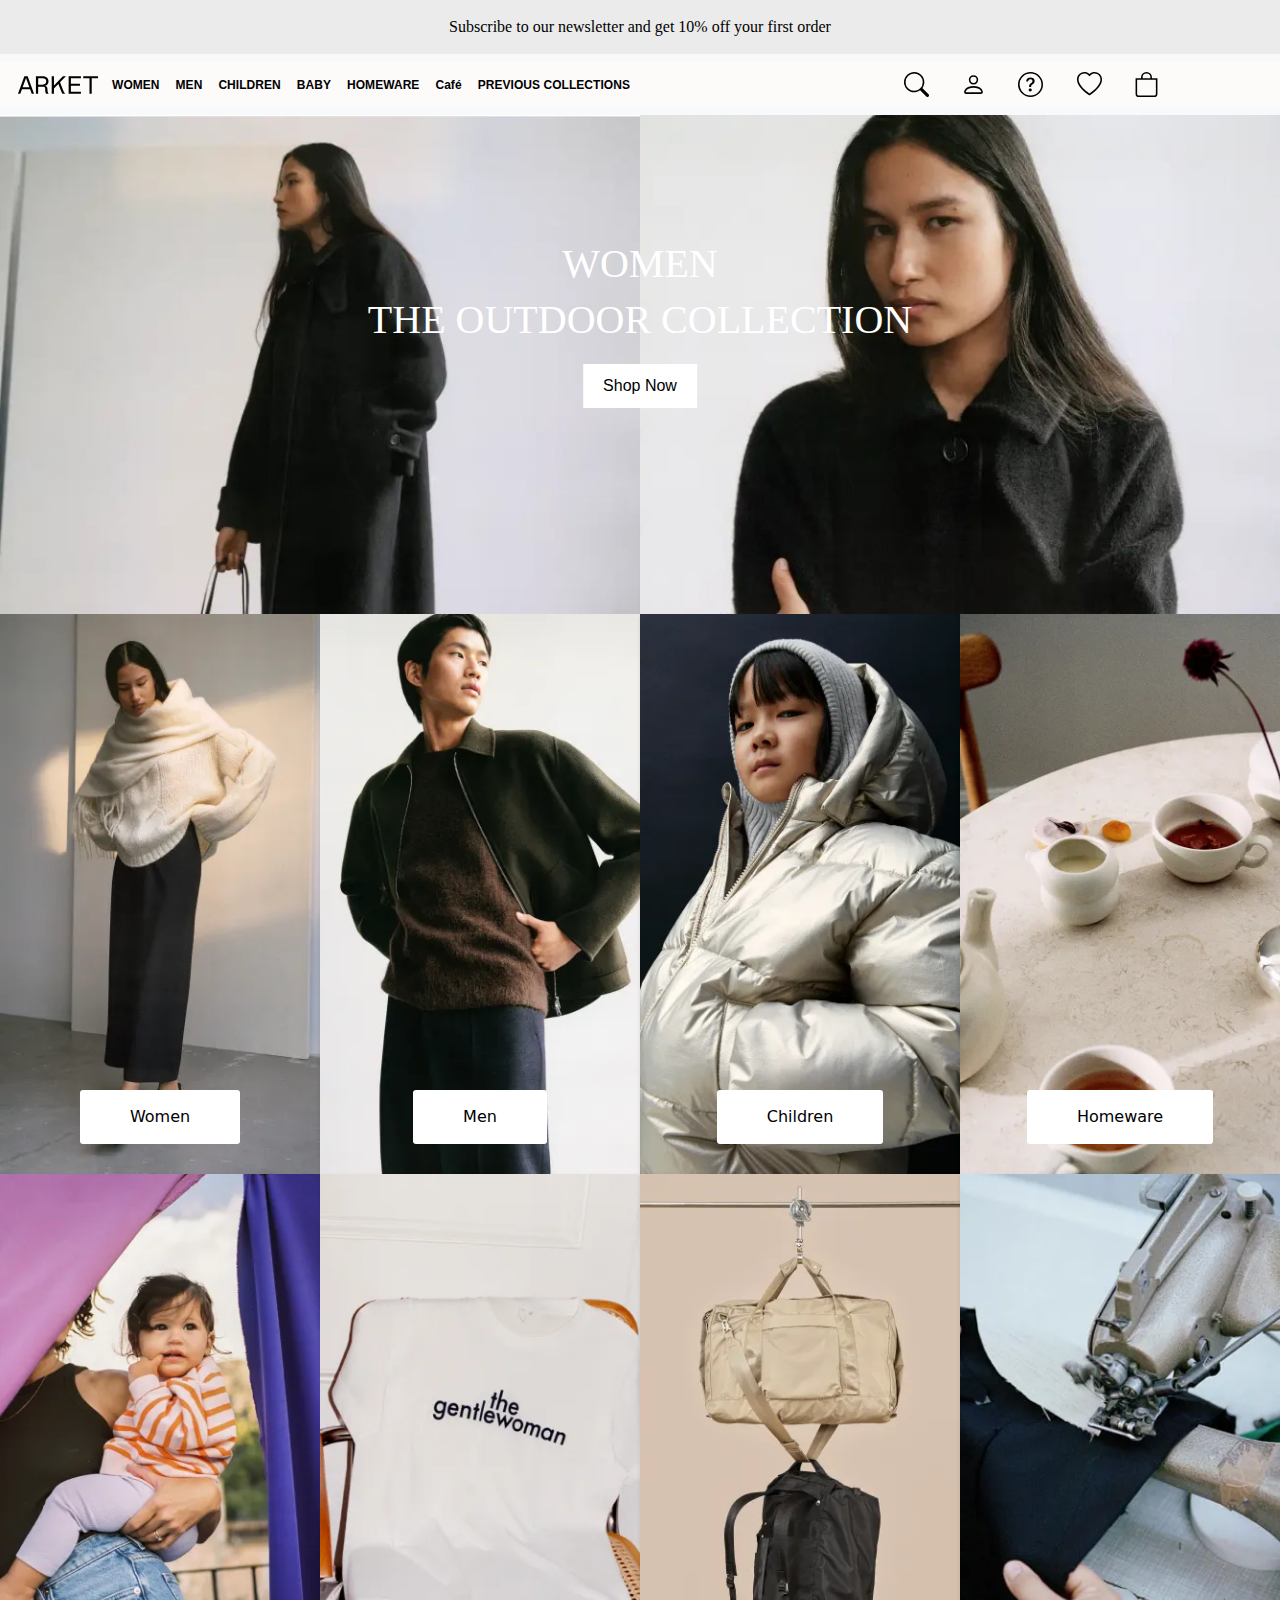
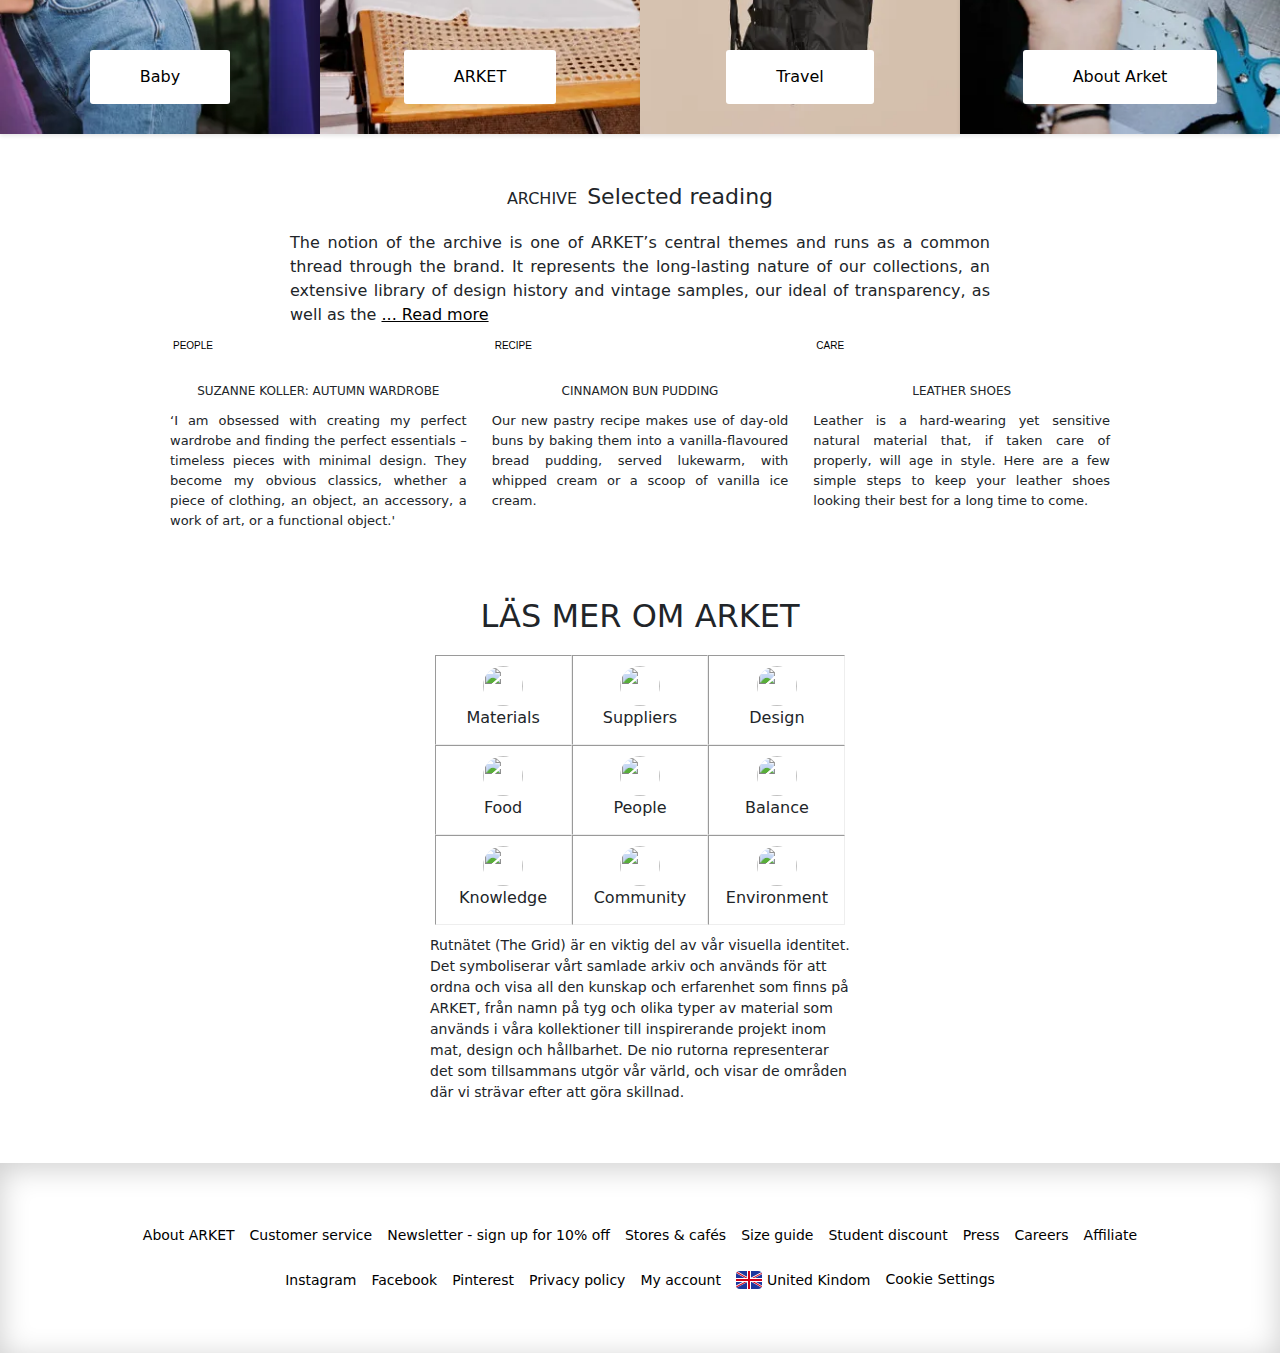
==== commit d52d72d0: "OSP-11 Cookie Modal added" ====
--- a/Index.html
+++ b/Index.html
@@ -347,7 +347,7 @@
           <h2>Selected reading</h2>
         </div>
         <div class="content">
-          <div class="readMore">
+          <div class="shortText">
             <p>
               The notion of the archive is one of ARKET’s central themes and
               runs as a common thread through the brand. It represents the
@@ -357,15 +357,16 @@
               <button class="readMoreButton">... Read more</button>
             </p>
           </div>
-          <div class="readLess">
+          <div class="longText">
             <p>
-              The notion of archive is one of ARKET’s central themes and runs as
-              a common thread through the brand. It represents the long-lasting
-              nature of our collections, an extensive library of design history
-              and vintage samples, our ideal of transparency, as well as the
-              inspiration for and name given to our in-store shelving system.
-              The digital ARKET / ARCHIVE captures research, inspiration, and
-              past projects, and forms the collective story of who we are.
+              The notion of the archive is one of ARKET’s central themes and
+              runs as a common thread through the brand. It represents the
+              long-lasting nature of our collections, an extensive library of
+              design history and vintage samples, our ideal of transparency, as
+              well as the inspiration for and name given to our in-store
+              shelving system. The digital ARKET / ARCHIVE captures research,
+              inspiration, and past projects, and forms the collective story of
+              who we are.
               <button class="readLessButton">Read less</button>
             </p>
           </div>
@@ -607,8 +608,133 @@
             ></a
           >
         </li>
-        <li><a href="#">Cookie Settings</a></li>
+        <li style="margin-bottom: 2px;"><a href="#" id="cookieBtn">Cookie Settings</a></li>
       </ul>
     </footer>
+
+    <div class="cookie-container">
+      <div class="cookie-background"></div>
+      <div class="cookie-modal">
+        <button class="closeModalBtn">x</button>
+        <div class="cookie-content">
+          <div class="policy-text">
+            <h2>Cookie category information</h2>
+            <p>
+              Below you´ll find detailed information about each cookie
+              category and the possibility to customize your settings. By
+              clicking "Accept All Cookies", you accept all cookies, and agree
+              that we share this information with third parties, such as our
+              advertising partners. This may in some cases mean your data will
+              be processed outside the EU/EEA. Cookies are stored only for as
+              long as needed to fulfill their purpose.
+            </p>
+            <p>
+              If you prefer, you can choose which cookie categories to accept
+              or not. Please keep in mind that blocking some types of cookies
+              may impact how we can deliver and improve our services to you.
+              When you're ready, click on 'Confirm My Choices' and remember,
+              you can always change your mind later.
+            </p>
+            <p>
+              If you want to learn more about cookies and why we use them, you
+              can visit our
+              <a href="/en_gbp/customer-service/privacy-notice/cookie.html"
+                >Cookie Policy</a
+              >
+              page anytime.
+            </p>
+            <div class="cookieBtnBox">
+              <button class="acceptAllCookiesBtn">Accept all cookies</button>
+            </div>
+          </div>
+          <div class="cookie-preferences">
+            <h3>Manage Consent Preferences</h3>
+            <div>
+              <div class="pref-header-box">
+                <h4>Strictly Necessary Cookies</h4>
+                <p>Always active</p>
+              </div>
+              <p>
+                These cookies are necessary to maintain our services and
+                cannot be switched off. They are usually only set in response
+                to actions made by you, such as creating an account or saving
+                a wish-list for later. You can set your browser to block or
+                alert you about these cookies, but that can make some parts of
+                the site not work. These cookies do not store any personally
+                identifiable information.
+              </p>
+            </div>
+            <div>
+              <div class="pref-header-box">
+                <h4>Performance Cookies</h4>
+                <label class="switch-box">
+                  <input type="checkbox" />
+                  <span class="slider"></span>
+                </label>
+              </div>
+              <p>
+                These cookies allow us to count visits and traffic so we can
+                collect insights like which pages are the most popular and see
+                how visitors move around the site. All information these
+                cookies collect is aggregated and therefore, anonymous. If you
+                do not allow these cookies, we will not be able to provide you
+                with a tailored experience.
+              </p>
+            </div>
+            <div>
+              <div class="pref-header-box">
+                <h4>Functional Cookies</h4>
+                <label class="switch-box">
+                  <input type="checkbox" />
+                  <span class="slider"></span>
+                </label>
+              </div>
+              <p>
+                These cookies enable the website to provide enhanced
+                functionality and personalization. They may be set by us or by
+                third party providers whose services we have added to our
+                pages. If you do not allow these cookies, then some or all of
+                these services may not function properly.
+              </p>
+            </div>
+            <div>
+              <div class="pref-header-box">
+                <h4>Marketing Cookies</h4>
+                <label class="switch-box">
+                  <input type="checkbox" />
+                  <span class="slider"></span>
+                </label>
+              </div>
+              <p>
+                When you accept marketing cookies, you give us your consent to
+                place cookies on your device to provide you with relevant
+                content that fits your interests. These cookies may be set
+                through our site by our advertising partners or us, to build a
+                profile of your interests and show you relevant content on our
+                and third-party sites. To be able to deliver content that fits
+                your interests, we will use your interactions together with
+                personal information you have provided to us on our site. To
+                present you with relevant content on third-party sites, we
+                will share this information and a customer identifier such as
+                an encrypted email-address or device id with third parties,
+                such as Google, Facebook, Instagram, and Snapchat. The purpose
+                is to show relevant ads to you on third party websites and
+                apps. The purpose is to show relevant ads to you on third
+                party websites and apps. To make the content as interesting as
+                possible for you, we may link this data across the different
+                devices you use. If you choose not to accept marketing
+                cookies, we will not place such cookies on your device, and
+                you may experience less relevant content from us.
+              </p>
+            </div>
+            <div class="save-preference">
+              <button class="savePreferenceBtn">Confirm My Choices</button>
+              <button class="onlyRequiredBtn">Only required cookies</button>
+            </div>
+          </div>
+        </div>
+      </div>
+    </div>
   </body>
+  <script src="./script.js"></script>
 </html>
--- a/styles.css
+++ b/styles.css
@@ -248,14 +248,6 @@
 
 /* content section */
 
-.notActive {
-  display: none;
-}
-
-.active {
-  display: block;
-}
-
 .content-section {
   margin-bottom: 50px;
 }
@@ -295,7 +287,7 @@
   margin: 0;
 }
 
-.content-section .textBox .content .readMore .readMoreButton {
+.content-section .textBox .content .shortText .readMoreButton {
   display: inline;
   border: none;
   background-color: #fff;
@@ -304,11 +296,11 @@
   padding: 0;
 }
 
-.content-section .textBox .content .readLess {
+.content-section .textBox .content .longText {
   display: none;
 }
 
-.content-section .textBox .content .readLess .readLessButton {
+.content-section .textBox .content .longText .readLessButton {
   display: inline;
   border: none;
   background-color: #fff;
@@ -479,6 +471,269 @@
 
 /* footer */
 
+
+/* Cookie modal */
+
+.cookie-background {
+  background: rgba(0,0,0,0.5);
+  z-index: 2147483646;
+  width: 100%;
+  height: 100%;
+  overflow: hidden;
+  position: fixed;
+  top: 0;
+  bottom: 0;
+  left: 0;
+}
+
+.cookie-container {
+  display: none;
+}
+
+.notActive {
+  animation: FadeOut 300ms forwards;
+}
+
+.active {
+  display: block;
+  animation: FadeIn 300ms forwards;
+}
+
+@keyframes FadeIn {
+
+  0% {
+    opacity: 0;
+  }
+
+  100% {
+    opacity: 1;
+  }
+}
+
+@keyframes FadeOut {
+  
+  0% {
+    opacity: 1;
+    display: block;
+  }
+
+  100% {
+    opacity: 0;
+    display: none;
+  }
+}
+
+.cookie-modal {
+  position: fixed;
+  margin: 0 auto;
+  top: 5%;
+  bottom: 10%;
+  right: 0;
+  left: 0;
+  max-width: 600px;
+  min-width: 575px;
+  z-index: 2147483647;
+  background-color: #fff;
+  -webkit-box-shadow: 0px 2px 10px -3px #999;
+  -moz-box-shadow: 0px 2px 10px -3px #999;
+  box-shadow: 0px 2px 10px -3px #999;
+  overflow-x: auto;
+  overflow-y: scroll;
+  border: 2px solid #000000;
+  display: flex;
+  flex-direction: column;
+}
+
+.cookie-modal p {
+  font-size: 14px;
+  font-weight: 400;
+  line-height: 21px;
+}
+
+.cookie-modal::-webkit-scrollbar {
+  width: 10px;
+}
+
+.cookie-modal::-webkit-scrollbar-track {
+  background: #ffffff;
+}
+
+.cookie-modal::-webkit-scrollbar-thumb {
+  background: #b9b9b9;
+  border-radius: 12px;
+}
+
+.cookie-modal::-webkit-scrollbar-thumb:hover {
+  background: #9b9b9b;
+}
+
+.closeModalBtn {
+  align-self: flex-end;
+  position: fixed;
+  padding: 0;
+  border: none;
+  background-color: #ffffff;
+  margin: 5px 5px 0px 0px;
+  font-weight: bold;
+  color: rgb(83, 83, 83);
+}
+
+.closeModalBtn:hover {
+  color: rgb(148, 148, 148);
+}
+
+.cookie-content {
+  padding: 40px 20px;
+  text-align: justify;
+}
+
+.policy-text h2 {
+  font-weight: 400;
+  font-size: 20px;
+  margin-bottom: 15px;
+}
+
+.policy-text a {
+  color:#656565;
+}
+
+.cookieBtnBox {
+  display: flex;
+}
+
+.acceptAllCookiesBtn {
+  margin-top: 10px;
+  padding: 12px 30px;
+  flex-grow: 1;
+  background-color: #000;
+  color: #fff;
+  border: none;
+  font-size: 20px;
+  letter-spacing: .08em;
+}
+
+.acceptAllCookiesBtn:hover {
+  background-color: gray;
+}
+
+.cookie-preferences h3 {
+  margin: 30px 0 25px;
+  text-align: center;
+  border-bottom: 2px solid black;
+  font-size: 20px;
+  font-weight: 400;
+  line-height: 28px;
+}
+
+.switch-box {
+  width: 45px;
+  position: relative;
+  border: 1px solid black;
+  border-radius: 10px;
+  display: inline-block;
+}
+
+.switch-box input {
+  width: 0px;
+  opacity: 0;
+}
+
+.slider {
+  position: absolute;
+  cursor: pointer;
+  top: 0;
+  left: 0;
+  right: 0;
+  bottom: 0;
+  background-color: #ffffff;
+  -webkit-transition: .2s ease-in;
+  transition: .2s ease-in;
+  border-radius: 9px;
+}
+
+.slider:before {
+  position: absolute;
+  content: "";
+  height: 16px;
+  width: 16px;
+  left: 3px;
+  bottom: 4px;
+  background-color: black;
+  -webkit-transition: .2s ease-in;
+  transition: .2s ease-in;
+  border-radius: 50%;
+}
+
+input:checked ~ .slider {
+  background-color:green;
+}
+
+input:checked ~ .slider:before {
+  -webkit-transform: translateX(20px);
+  -ms-transform: translateX(20px);
+  transform: translateX(20px);
+  background-color: white;
+}
+
+.pref-header-box {
+  display: flex;
+  align-items: baseline;
+  justify-content: space-between;
+}
+
+.pref-header-box h4 {
+  font-weight: 400;
+  font-size: 20px;
+  margin-bottom: 15px;
+}
+
+.pref-header-box p {
+ color: green;
+ text-transform: uppercase;
+ font-size: 11px;
+ letter-spacing: 1.4px;
+ line-height: 14px;
+}
+
+.save-preference {
+  display: flex;
+  flex-direction: column;
+  gap: 8px;
+}
+
+.savePreferenceBtn {
+  margin-top: 10px;
+  padding: 12px 30px;
+  flex-grow: 1;
+  background-color: #000;
+  color: #fff;
+  border: none;
+  font-size: 20px;
+  letter-spacing: .08em;
+}
+
+.savePreferenceBtn:hover {
+  background-color: gray;
+}
+
+.onlyRequiredBtn {
+  padding: 10px 28px;
+  flex-grow: 1;
+  background-color: #fff;
+  color: #000;
+  border: none;
+  font-size: 20px;
+  letter-spacing: .08em;
+  border: 2px solid black;
+}
+
+.onlyRequiredBtn:hover {
+  color: gray;
+}
+
+/* Cookie modal */
+
+
 /* media rules */
 
 @media (max-width: 1920px) {
@@ -527,7 +782,10 @@
     height: 35em;
   }
 
-  .content-section .textBox .content .readMore {
+  .content-section .textBox .content .shortText {
+    padding: 0 5%;
+  }
+  .content-section .textBox .content .longText {
     padding: 0 5%;
   }
 
@@ -595,6 +853,16 @@
     flex-direction: column;
     width: 100%;
   }
+
+  .cookie-modal {
+    min-width: 100%;
+    height: 100%;
+    top: 0;
+  }
+
+  .pref-header-box h4 {
+    font-size: 19px;
+   }
 }
 
 @media (max-width: 450px) {
@@ -646,46 +914,3 @@
 }
 
 
-@media (min-width: 992px) {
-  .navLinks {
-      font-size: 10px;
-  }
-}
-
-@media (min-width: 1050px) {
-  .navLinks {
-      font-size: 11px;
-  }
-}
-
-@media (min-width: 1200px) {
-  .logo {
-      width: 80px;
-  }
-}
-
-@media (min-width: 1220px) {
-  .navLinks {
-      font-size: 12px;
-  }
-}
-
-@media (min-width: 1300px) {
-  .navLinks {
-      font-size: 13px;
-  }
-}
-
-@media (min-width: 1450px) {
-  .navLinks {
-      font-size: 15px;
-  }
-}
-
-@media (min-width: 1600px) {
-  .navLinks {
-      font-size: 16px;
-  }
-}
-
-
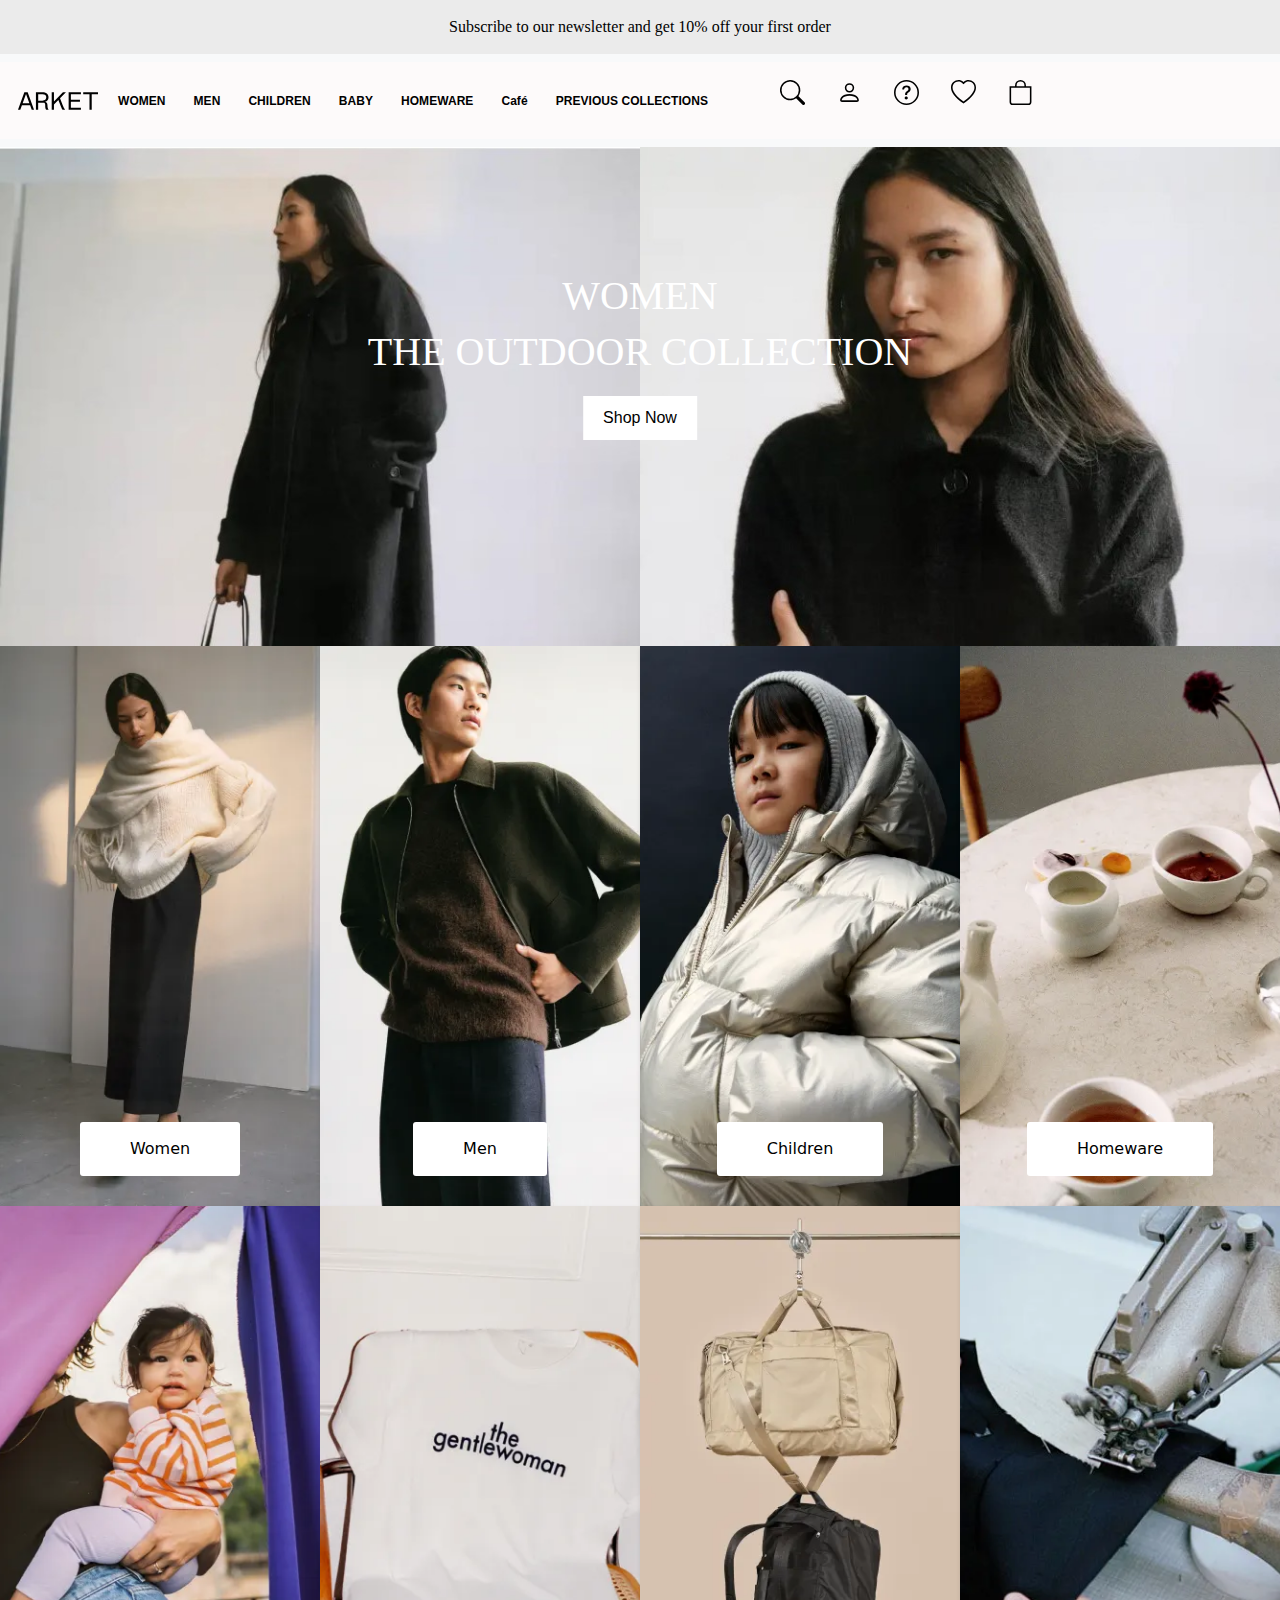
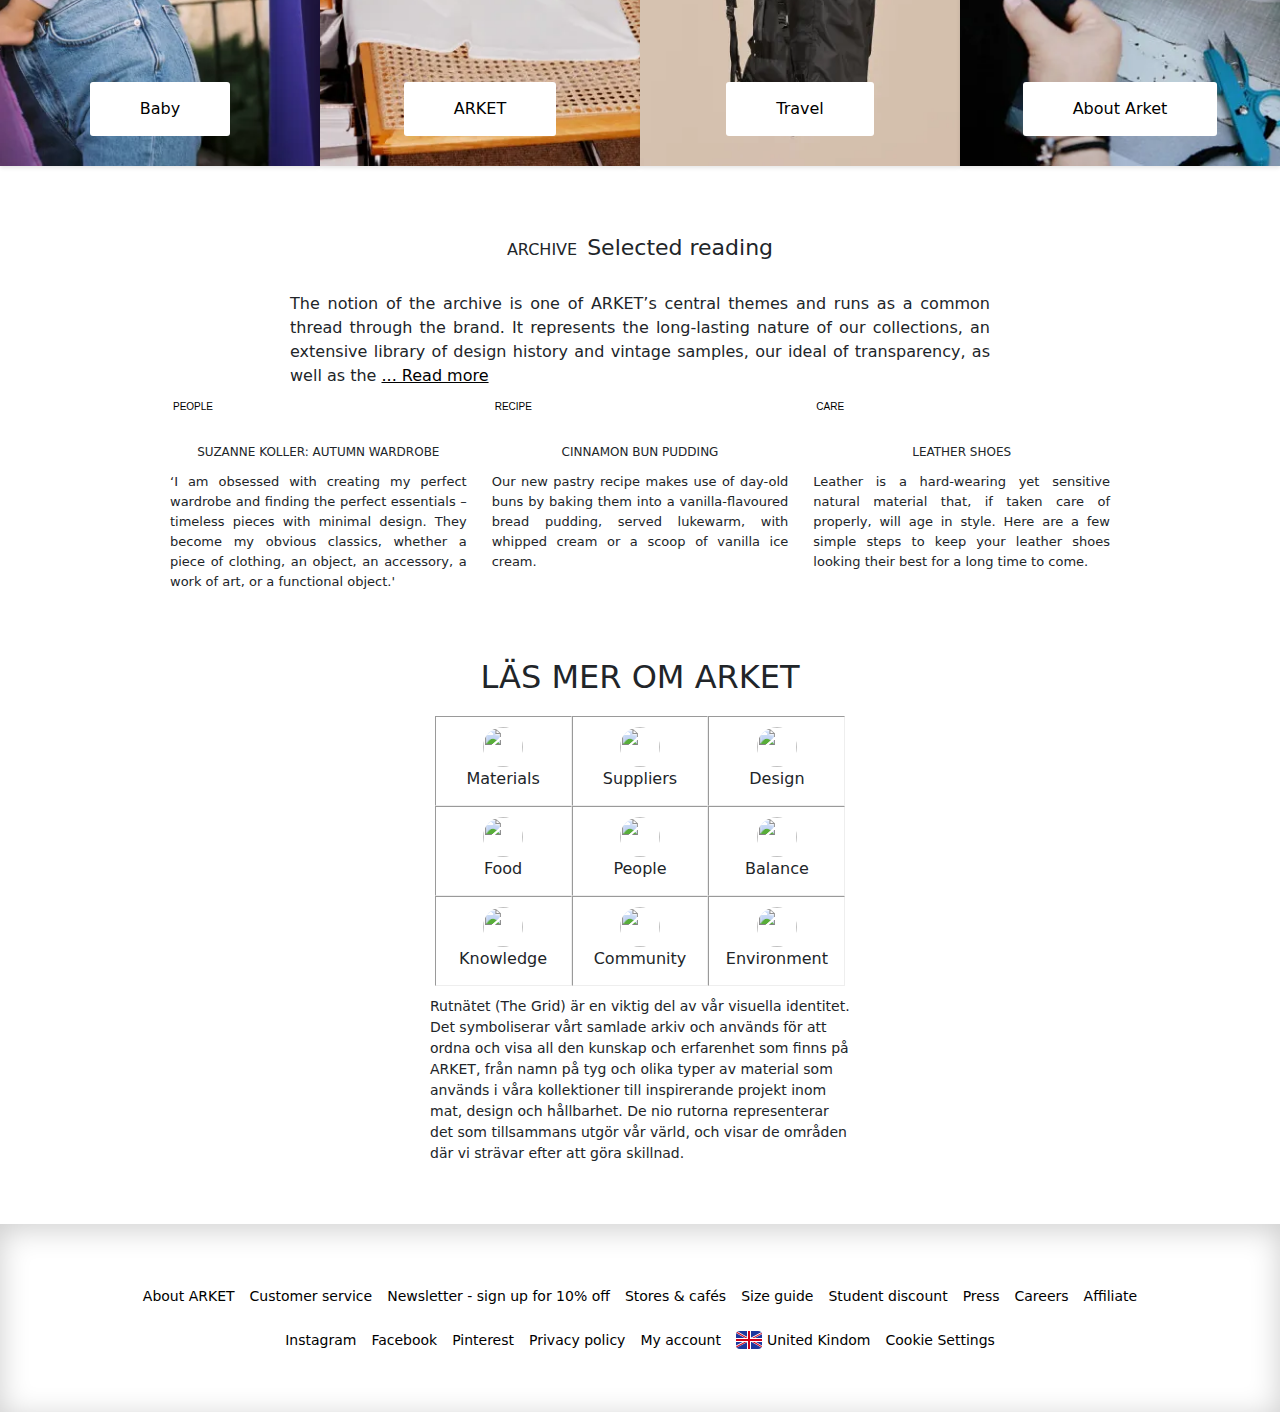
==== commit 21a58e7c: "OSP-15 add script" ====
--- a/Index.html
+++ b/Index.html
@@ -130,134 +130,130 @@
               </li>
             </ul>
 
-            <div class="secondary-navigation d-flex justify-content-end ms-5">
-              <a href="#" class="split"></a>
-              <a href="#" class="split"></a>
-              <a href="#" class="split"></a>
-              <a href="#" class="split"></a>
-              <a href="#" class="split"></a>
-              <a href="#" class="split"></a>
-
-              <a href="#"
-                ><img src="/images/search.svg" alt="search" class="navIcons"
-              /></a>
-
-              <a href="#"
-                ><img
-                  src="/images/person.svg"
-                  alt="membership"
-                  class="navIcons"
-              /></a>
-
-              <a href="#"
-                ><img
-                  src="images/Question circle.svg"
-                  alt="Question circle"
-                  onclick="myFunction()"
-                  class="navIcons Dropdown"
-              /></a>
-
-              <div class="dropdown">
-                <div id="myDropdown" class="dropdown-content">
-                  <div class="Question-container">
-                    <a
-                      href="https://www.arket.com/en_gbp/stores.html"
-                      target="_self"
-                      class="a-link nav"
-                    >
-                      <img
-                        class="a-image img"
-                        src="images/Our stores &cafés.png"
-                        alt=""
-                      />
-                      <span class="text-q">Our stores &amp; cafés</span></a
-                    >
-                  </div>
-
-                  <div class="Question-container">
-                    <a
-                      href="https://www.arket.com/en_gbp/careers.html"
-                      target="_self"
-                      class="a-link nav"
-                    >
-                      <img
-                        class="a-image img"
-                        src="/images/Careers.png"
-                        alt=""
-                      />
-                      <span class="text-q">Careers</span></a
-                    >
-                  </div>
-
-                  <div class="Question-container">
-                    <a
-                      href="https://www.arket.com/en_gbp/about.html"
-                      target="_self"
-                      class="a-link nav"
-                    >
-                      <img
-                        class="a-image img"
-                        src="/images/About ARKET.png"
-                        alt=""
-                      />
-                      <span class="text-q">About ARKET</span></a
-                    >
-                  </div>
-
-                  <div class="Question-container">
-                    <a
-                      href="https://www.arket.com/en_gbp/customer-service.html"
-                      target="_self"
-                      class="a-link nav"
-                    >
-                      <img
-                        class="a-image img"
-                        src="/images/Customer service.png"
-                        alt=""
-                      />
-                      <span class="text-q">Customer service</span></a
-                    >
-                  </div>
-
-                  <div class="Question-container">
-                    <a
-                      href="https://www.arket.com/en_gbp/newslettersubscribe.html"
-                      target="_self"
-                      class="a-link nav"
-                    >
-                      <img
-                        class="a-image img"
-                        src="/images/newsletter.png"
-                        alt=""
-                      />
-                      <span class="text-q">Newsletter</span></a
-                    >
-                  </div>
-
-                  <div class="Question-container">
-                    <a
-                      href="https://www.arket.com/en_gbp/customer-service/delivery-methods.html"
-                      target="_self"
-                      class="a-link nav"
-                    >
-                      <img
-                        class="a-image img"
-                        src="/images/Deliveries.png"
-                        alt=""
-                      />
-                      <span class="text-q">Deliveries</span></a
-                    >
-                  </div>
-                </div>
-              </div>
-
-              <a href="#"
-                ><img src="images/heart.svg" alt="favorit" class="navIcons"
-              /></a>
-
-              <a href="./cart.html">
-                <img src="images/cart.svg" alt="cart" class="navIcons"
-              /></a>
+            <div class="secondary-navigation d-flex justify-content-end">
+              <!--<a href="#" class="split"></a>-->
+              <ul style="display: flex; gap: 20; list-style-type: none; align-items: center;"> 
+                <li>
+                <a href="#"
+                  ><img src="/images/search.svg" alt="search" class="navIcons"
+                /></a>
+                </li>
+                <li>
+                <a href="#"
+                  ><img
+                    src="/images/person.svg"alt="membership"class="navIcons"
+                /></a>
+                </li>
+                <ul style="list-style-type: none;" class="navbar dropdown">
+                  <li> 
+                    <a href="#"><img
+                      src="images/Question circle.svg"
+                      alt="Question circle"
+                      class="navIcons"
+                    /></a>
+                    <div  class="dropdown-content">
+                      <div class="Question-container">
+                        <a
+                          href="https://www.arket.com/en_gbp/stores.html"
+                          target="_self"
+                          class="a-link nav"
+                        >
+                          <img
+                            class="a-image img"
+                            src="images/Our stores &cafés.png"
+                            alt=""
+                          />
+                          <span class="text-q">Our stores &amp; cafés</span></a
+                        >
+                      </div>
+                      <div class="Question-container">
+                      <a
+                        href="https://www.arket.com/en_gbp/careers.html"
+                        target="_self"
+                        class="a-link nav"
+                      >
+                        <img
+                          class="a-image img"
+                          src="/images/Careers.png"
+                          alt=""
+                        />
+                        <span class="text-q">Careers</span></a
+                      >
+                      </div>
+
+                      <div class="Question-container">
+                      <a
+                        href="https://www.arket.com/en_gbp/about.html"
+                        target="_self"
+                        class="a-link nav"
+                      >
+                        <img
+                          class="a-image img"
+                          src="/images/About ARKET.png"
+                          alt=""
+                        />
+                        <span class="text-q">About ARKET</span></a
+                      >
+                      </div>
+
+                      <div class="Question-container">
+                      <a
+                        href="https://www.arket.com/en_gbp/customer-service.html"
+                        target="_self"
+                        class="a-link nav"
+                      >
+                        <img
+                          class="a-image img"
+                          src="/images/Customer service.png"
+                          alt=""
+                        />
+                        <span class="text-q">Customer service</span></a
+                      >
+                      </div>
+
+                      <div class="Question-container">
+                      <a
+                        href="https://www.arket.com/en_gbp/newslettersubscribe.html"
+                        target="_self"
+                        class="a-link nav"
+                      >
+                        <img
+                          class="a-image img"
+                          src="/images/newsletter.png"
+                          alt=""
+                        />
+                        <span class="text-q">Newsletter</span></a
+                      >
+                      </div>
+
+                      <div class="Question-container">
+                      <a
+                        href="https://www.arket.com/en_gbp/customer-service/delivery-methods.html"
+                        target="_self"
+                        class="a-link nav"
+                      >
+                        <img
+                          class="a-image img"
+                          src="/images/Deliveries.png"
+                          alt=""
+                        />
+                        <span class="text-q">Deliveries</span></a
+                      >
+                      </div>
+                    </div>
+                  </li>
+                </ul>
+                  <li>
+                <a href="#"
+                  ><img src="images/heart.svg" alt="favorit" class="navIcons"
+                /></a>
+                  </li>
+                  <li>
+                <a href="./cart.html">
+                  <img src="images/cart.svg" alt="cart" class="navIcons"
+                /></a>
+                </li>
+              </ul> 
             </div>
           </div>
         </div>
@@ -347,7 +343,7 @@
           <h2>Selected reading</h2>
         </div>
         <div class="content">
-          <div class="shortText">
+          <div class="readMore">
             <p>
               The notion of the archive is one of ARKET’s central themes and
               runs as a common thread through the brand. It represents the
@@ -357,16 +353,15 @@
               <button class="readMoreButton">... Read more</button>
             </p>
           </div>
-          <div class="longText">
+          <div class="readLess">
             <p>
-              The notion of the archive is one of ARKET’s central themes and
-              runs as a common thread through the brand. It represents the
-              long-lasting nature of our collections, an extensive library of
-              design history and vintage samples, our ideal of transparency, as
-              well as the inspiration for and name given to our in-store
-              shelving system. The digital ARKET / ARCHIVE captures research,
-              inspiration, and past projects, and forms the collective story of
-              who we are.
+              The notion of archive is one of ARKET’s central themes and runs as
+              a common thread through the brand. It represents the long-lasting
+              nature of our collections, an extensive library of design history
+              and vintage samples, our ideal of transparency, as well as the
+              inspiration for and name given to our in-store shelving system.
+              The digital ARKET / ARCHIVE captures research, inspiration, and
+              past projects, and forms the collective story of who we are.
               <button class="readLessButton">Read less</button>
             </p>
           </div>
@@ -608,133 +603,9 @@
             ></a
           >
         </li>
-        <li style="margin-bottom: 2px;"><a href="#" id="cookieBtn">Cookie Settings</a></li>
+        <li><a href="#">Cookie Settings</a></li>
       </ul>
     </footer>
-
-    <div class="cookie-container">
-      <div class="cookie-background"></div>
-      <div class="cookie-modal">
-        <button class="closeModalBtn">x</button>
-        <div class="cookie-content">
-          <div class="policy-text">
-            <h2>Cookie category information</h2>
-            <p>
-              Below you´ll find detailed information about each cookie
-              category and the possibility to customize your settings. By
-              clicking "Accept All Cookies", you accept all cookies, and agree
-              that we share this information with third parties, such as our
-              advertising partners. This may in some cases mean your data will
-              be processed outside the EU/EEA. Cookies are stored only for as
-              long as needed to fulfill their purpose.
-            </p>
-            <p>
-              If you prefer, you can choose which cookie categories to accept
-              or not. Please keep in mind that blocking some types of cookies
-              may impact how we can deliver and improve our services to you.
-              When you're ready, click on 'Confirm My Choices' and remember,
-              you can always change your mind later.
-            </p>
-            <p>
-              If you want to learn more about cookies and why we use them, you
-              can visit our
-              <a href="/en_gbp/customer-service/privacy-notice/cookie.html"
-                >Cookie Policy</a
-              >
-              page anytime.
-            </p>
-            <div class="cookieBtnBox">
-              <button class="acceptAllCookiesBtn">Accept all cookies</button>
-            </div>
-          </div>
-          <div class="cookie-preferences">
-            <h3>Manage Consent Preferences</h3>
-            <div>
-              <div class="pref-header-box">
-                <h4>Strictly Necessary Cookies</h4>
-                <p>Always active</p>
-              </div>
-              <p>
-                These cookies are necessary to maintain our services and
-                cannot be switched off. They are usually only set in response
-                to actions made by you, such as creating an account or saving
-                a wish-list for later. You can set your browser to block or
-                alert you about these cookies, but that can make some parts of
-                the site not work. These cookies do not store any personally
-                identifiable information.
-              </p>
-            </div>
-            <div>
-              <div class="pref-header-box">
-                <h4>Performance Cookies</h4>
-                <label class="switch-box">
-                  <input type="checkbox" />
-                  <span class="slider"></span>
-                </label>
-              </div>
-              <p>
-                These cookies allow us to count visits and traffic so we can
-                collect insights like which pages are the most popular and see
-                how visitors move around the site. All information these
-                cookies collect is aggregated and therefore, anonymous. If you
-                do not allow these cookies, we will not be able to provide you
-                with a tailored experience.
-              </p>
-            </div>
-            <div>
-              <div class="pref-header-box">
-                <h4>Functional Cookies</h4>
-                <label class="switch-box">
-                  <input type="checkbox" />
-                  <span class="slider"></span>
-                </label>
-              </div>
-              <p>
-                These cookies enable the website to provide enhanced
-                functionality and personalization. They may be set by us or by
-                third party providers whose services we have added to our
-                pages. If you do not allow these cookies, then some or all of
-                these services may not function properly.
-              </p>
-            </div>
-            <div>
-              <div class="pref-header-box">
-                <h4>Marketing Cookies</h4>
-                <label class="switch-box">
-                  <input type="checkbox" />
-                  <span class="slider"></span>
-                </label>
-              </div>
-              <p>
-                When you accept marketing cookies, you give us your consent to
-                place cookies on your device to provide you with relevant
-                content that fits your interests. These cookies may be set
-                through our site by our advertising partners or us, to build a
-                profile of your interests and show you relevant content on our
-                and third-party sites. To be able to deliver content that fits
-                your interests, we will use your interactions together with
-                personal information you have provided to us on our site. To
-                present you with relevant content on third-party sites, we
-                will share this information and a customer identifier such as
-                an encrypted email-address or device id with third parties,
-                such as Google, Facebook, Instagram, and Snapchat. The purpose
-                is to show relevant ads to you on third party websites and
-                apps. The purpose is to show relevant ads to you on third
-                party websites and apps. To make the content as interesting as
-                possible for you, we may link this data across the different
-                devices you use. If you choose not to accept marketing
-                cookies, we will not place such cookies on your device, and
-                you may experience less relevant content from us.
-              </p>
-            </div>
-            <div class="save-preference">
-              <button class="savePreferenceBtn">Confirm My Choices</button>
-              <button class="onlyRequiredBtn">Only required cookies</button>
-            </div>
-          </div>
-        </div>
-      </div>
-    </div>
+    <script src="./script.js"></script>
   </body>
-  <script src="./script.js"></script>
 </html>
--- a/styles.css
+++ b/styles.css
@@ -10,6 +10,9 @@
 
 
 /* header section */
+header {
+  position: relative;
+}
 
 .logo {
   margin-right: 12px;
@@ -79,42 +82,38 @@
   float: right;
 }
 /* The container <div> - needed to position the dropdown content */
-.dropdown {
-  position: relative;
-  margin: 10px auto 10;
+.dropdown { 
+  display: inline-block;
+  position: absolute;
+  }
+  
+  /* Style the dropdown button/link */
+.dropbtn {
+  display: block;
+  color: white;
   text-align: center;
- }
+  text-decoration: none;
+} 
  .Question-container {
-  display: none;
   width: 32.6%;
   height: 170px;
 }
+/*#primer{
+  position: relative;
+}*/
+
 /* Dropdown Content (Hidden by Default) */
  .dropdown-content {
   display: none;
+  height: 50px;
   z-index: 1;
   background-color: #fff;
   justify-content: center;
-  position: relative;
+  position: absolute;
   padding: 0 1px 1px;
   margin: 10px auto 0;
   text-align: center;
 } 
-.dropdown-content {
-  width: 100%;
-  display: flex;
-  flex-wrap: wrap;
-  justify-content: center;
-  margin-top: 0px;
-  margin-bottom: 0px;
-  }
-  /* Links inside the dropdown */
-.dropdown-content a {
-  color: black;
-  padding: 0px 18px;
-  text-decoration: none;
-  display: block;
-}
 .a-image {
   height: 90px;
   width: 90px;
@@ -153,10 +152,10 @@
   -webkit-font-smoothing: subpixel-antialiased;
 }
 
-.departments .department-item {
+.navTop .nav-item {
   font-family: 'Arket Sans SC',HelveticaNeue-Light,'Helvetica Neue Light','Helvetica Neue',Helvetica,Arial,Sans-Serif;
-  font-weight: 400;
-  font-size: 14px;
+  font-weight: 200;
+  font-size: 12px;
   padding: 0 6px;
   letter-spacing: .05px;
 }
@@ -248,6 +247,14 @@
 
 /* content section */
 
+.notActive {
+  display: none;
+}
+
+.active {
+  display: block;
+}
+
 .content-section {
   margin-bottom: 50px;
 }
@@ -287,7 +294,7 @@
   margin: 0;
 }
 
-.content-section .textBox .content .shortText .readMoreButton {
+.content-section .textBox .content .readMore .readMoreButton {
   display: inline;
   border: none;
   background-color: #fff;
@@ -296,11 +303,11 @@
   padding: 0;
 }
 
-.content-section .textBox .content .longText {
+.content-section .textBox .content .readLess {
   display: none;
 }
 
-.content-section .textBox .content .longText .readLessButton {
+.content-section .textBox .content .readLess .readLessButton {
   display: inline;
   border: none;
   background-color: #fff;
@@ -471,269 +478,6 @@
 
 /* footer */
 
-
-/* Cookie modal */
-
-.cookie-background {
-  background: rgba(0,0,0,0.5);
-  z-index: 2147483646;
-  width: 100%;
-  height: 100%;
-  overflow: hidden;
-  position: fixed;
-  top: 0;
-  bottom: 0;
-  left: 0;
-}
-
-.cookie-container {
-  display: none;
-}
-
-.notActive {
-  animation: FadeOut 300ms forwards;
-}
-
-.active {
-  display: block;
-  animation: FadeIn 300ms forwards;
-}
-
-@keyframes FadeIn {
-
-  0% {
-    opacity: 0;
-  }
-
-  100% {
-    opacity: 1;
-  }
-}
-
-@keyframes FadeOut {
-  
-  0% {
-    opacity: 1;
-    display: block;
-  }
-
-  100% {
-    opacity: 0;
-    display: none;
-  }
-}
-
-.cookie-modal {
-  position: fixed;
-  margin: 0 auto;
-  top: 5%;
-  bottom: 10%;
-  right: 0;
-  left: 0;
-  max-width: 600px;
-  min-width: 575px;
-  z-index: 2147483647;
-  background-color: #fff;
-  -webkit-box-shadow: 0px 2px 10px -3px #999;
-  -moz-box-shadow: 0px 2px 10px -3px #999;
-  box-shadow: 0px 2px 10px -3px #999;
-  overflow-x: auto;
-  overflow-y: scroll;
-  border: 2px solid #000000;
-  display: flex;
-  flex-direction: column;
-}
-
-.cookie-modal p {
-  font-size: 14px;
-  font-weight: 400;
-  line-height: 21px;
-}
-
-.cookie-modal::-webkit-scrollbar {
-  width: 10px;
-}
-
-.cookie-modal::-webkit-scrollbar-track {
-  background: #ffffff;
-}
-
-.cookie-modal::-webkit-scrollbar-thumb {
-  background: #b9b9b9;
-  border-radius: 12px;
-}
-
-.cookie-modal::-webkit-scrollbar-thumb:hover {
-  background: #9b9b9b;
-}
-
-.closeModalBtn {
-  align-self: flex-end;
-  position: fixed;
-  padding: 0;
-  border: none;
-  background-color: #ffffff;
-  margin: 5px 5px 0px 0px;
-  font-weight: bold;
-  color: rgb(83, 83, 83);
-}
-
-.closeModalBtn:hover {
-  color: rgb(148, 148, 148);
-}
-
-.cookie-content {
-  padding: 40px 20px;
-  text-align: justify;
-}
-
-.policy-text h2 {
-  font-weight: 400;
-  font-size: 20px;
-  margin-bottom: 15px;
-}
-
-.policy-text a {
-  color:#656565;
-}
-
-.cookieBtnBox {
-  display: flex;
-}
-
-.acceptAllCookiesBtn {
-  margin-top: 10px;
-  padding: 12px 30px;
-  flex-grow: 1;
-  background-color: #000;
-  color: #fff;
-  border: none;
-  font-size: 20px;
-  letter-spacing: .08em;
-}
-
-.acceptAllCookiesBtn:hover {
-  background-color: gray;
-}
-
-.cookie-preferences h3 {
-  margin: 30px 0 25px;
-  text-align: center;
-  border-bottom: 2px solid black;
-  font-size: 20px;
-  font-weight: 400;
-  line-height: 28px;
-}
-
-.switch-box {
-  width: 45px;
-  position: relative;
-  border: 1px solid black;
-  border-radius: 10px;
-  display: inline-block;
-}
-
-.switch-box input {
-  width: 0px;
-  opacity: 0;
-}
-
-.slider {
-  position: absolute;
-  cursor: pointer;
-  top: 0;
-  left: 0;
-  right: 0;
-  bottom: 0;
-  background-color: #ffffff;
-  -webkit-transition: .2s ease-in;
-  transition: .2s ease-in;
-  border-radius: 9px;
-}
-
-.slider:before {
-  position: absolute;
-  content: "";
-  height: 16px;
-  width: 16px;
-  left: 3px;
-  bottom: 4px;
-  background-color: black;
-  -webkit-transition: .2s ease-in;
-  transition: .2s ease-in;
-  border-radius: 50%;
-}
-
-input:checked ~ .slider {
-  background-color:green;
-}
-
-input:checked ~ .slider:before {
-  -webkit-transform: translateX(20px);
-  -ms-transform: translateX(20px);
-  transform: translateX(20px);
-  background-color: white;
-}
-
-.pref-header-box {
-  display: flex;
-  align-items: baseline;
-  justify-content: space-between;
-}
-
-.pref-header-box h4 {
-  font-weight: 400;
-  font-size: 20px;
-  margin-bottom: 15px;
-}
-
-.pref-header-box p {
- color: green;
- text-transform: uppercase;
- font-size: 11px;
- letter-spacing: 1.4px;
- line-height: 14px;
-}
-
-.save-preference {
-  display: flex;
-  flex-direction: column;
-  gap: 8px;
-}
-
-.savePreferenceBtn {
-  margin-top: 10px;
-  padding: 12px 30px;
-  flex-grow: 1;
-  background-color: #000;
-  color: #fff;
-  border: none;
-  font-size: 20px;
-  letter-spacing: .08em;
-}
-
-.savePreferenceBtn:hover {
-  background-color: gray;
-}
-
-.onlyRequiredBtn {
-  padding: 10px 28px;
-  flex-grow: 1;
-  background-color: #fff;
-  color: #000;
-  border: none;
-  font-size: 20px;
-  letter-spacing: .08em;
-  border: 2px solid black;
-}
-
-.onlyRequiredBtn:hover {
-  color: gray;
-}
-
-/* Cookie modal */
-
-
 /* media rules */
 
 @media (max-width: 1920px) {
@@ -782,10 +526,7 @@
     height: 35em;
   }
 
-  .content-section .textBox .content .shortText {
-    padding: 0 5%;
-  }
-  .content-section .textBox .content .longText {
+  .content-section .textBox .content .readMore {
     padding: 0 5%;
   }
 
@@ -853,16 +594,6 @@
     flex-direction: column;
     width: 100%;
   }
-
-  .cookie-modal {
-    min-width: 100%;
-    height: 100%;
-    top: 0;
-  }
-
-  .pref-header-box h4 {
-    font-size: 19px;
-   }
 }
 
 @media (max-width: 450px) {
@@ -884,6 +615,12 @@
 }
 
 @media (min-width: 1200px) {
+  .navLink {
+    font-size: 12px;
+  }
+}
+
+@media (min-width: 1200px) {
   .logo {
       width: 80px;
   }
@@ -913,4 +650,24 @@
   }
 }
 
-
+@media (min-width: 769px){
+  .header {
+    height: 56px;
+    padding: 19px 19px 20px;
+}
+}
+
+@media (min-width: 401px){
+  .header {
+    background-color: #fff;
+    box-shadow: 0 17px 32px transparent;
+  }
+}
+
+@media (min-width: 769px){
+.header:after {
+    height: 2px;
+    left: 19px;
+    right: 19px;
+  }
+}
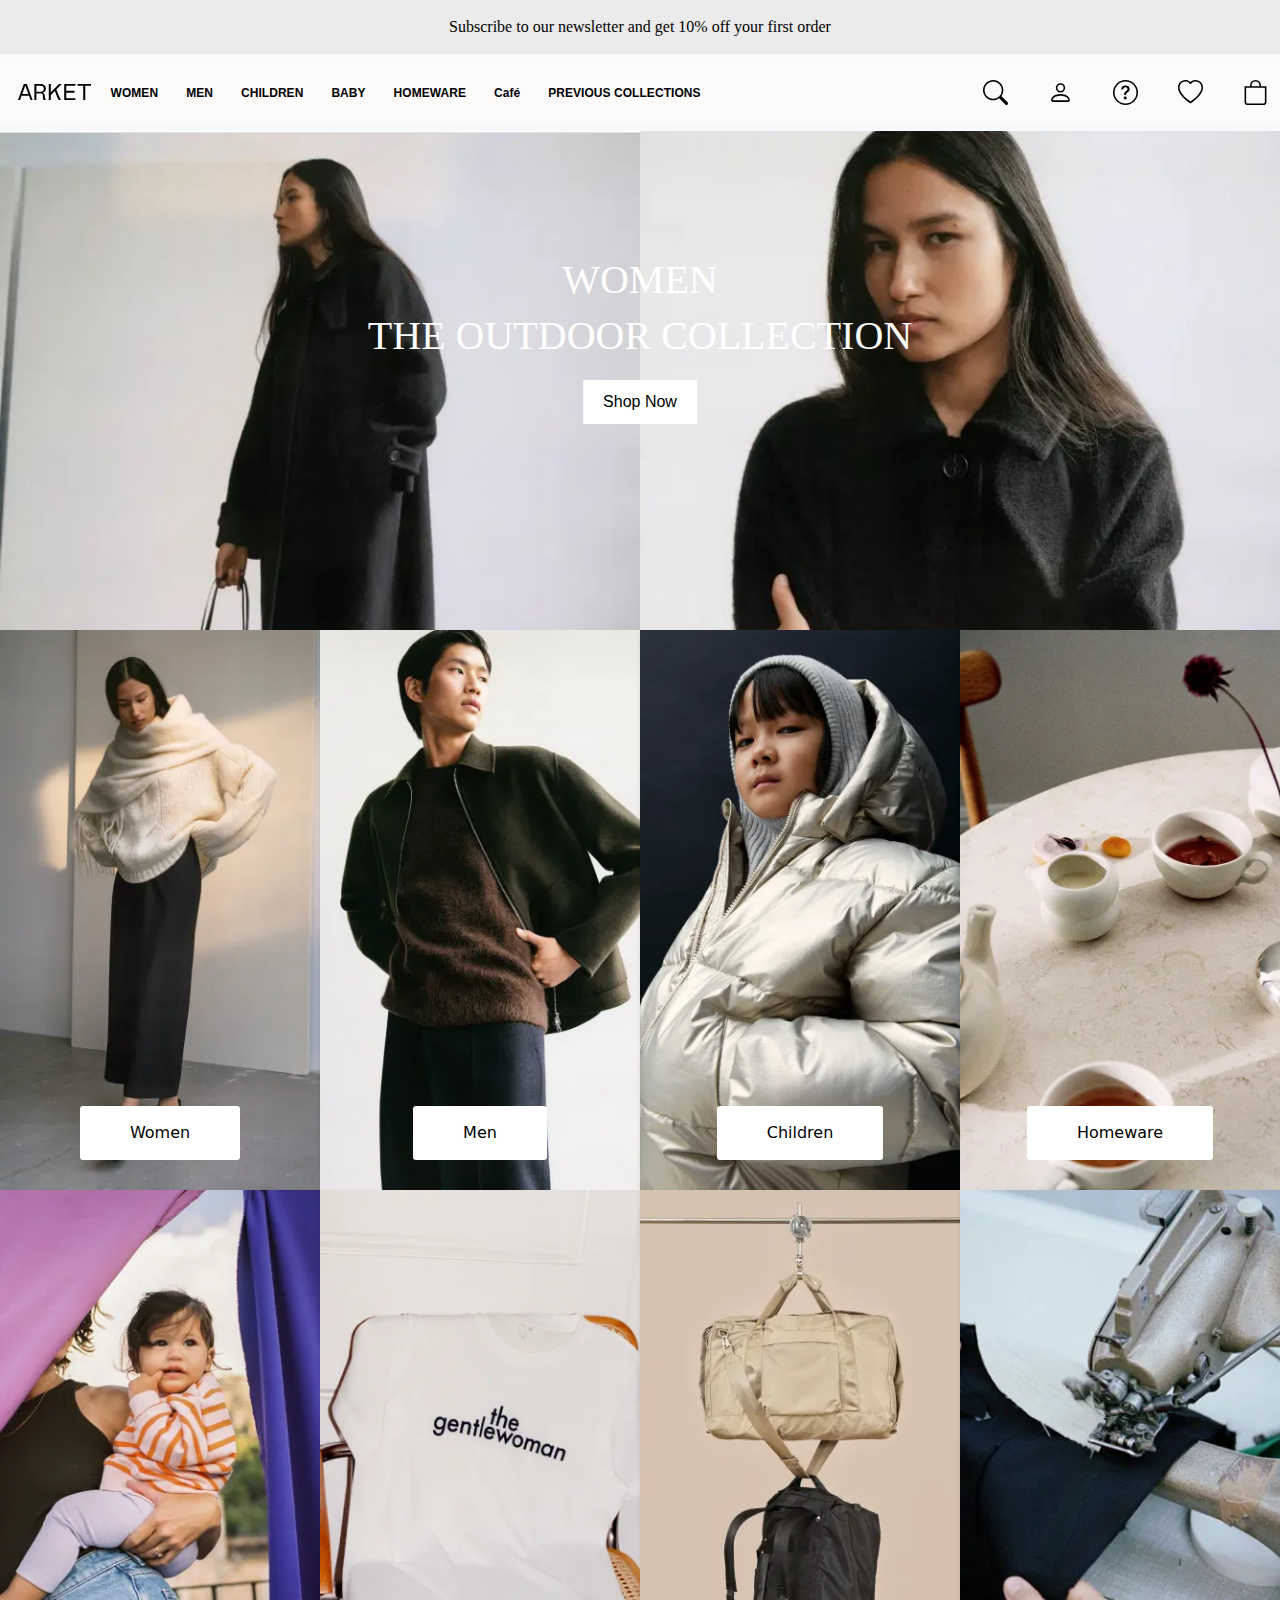
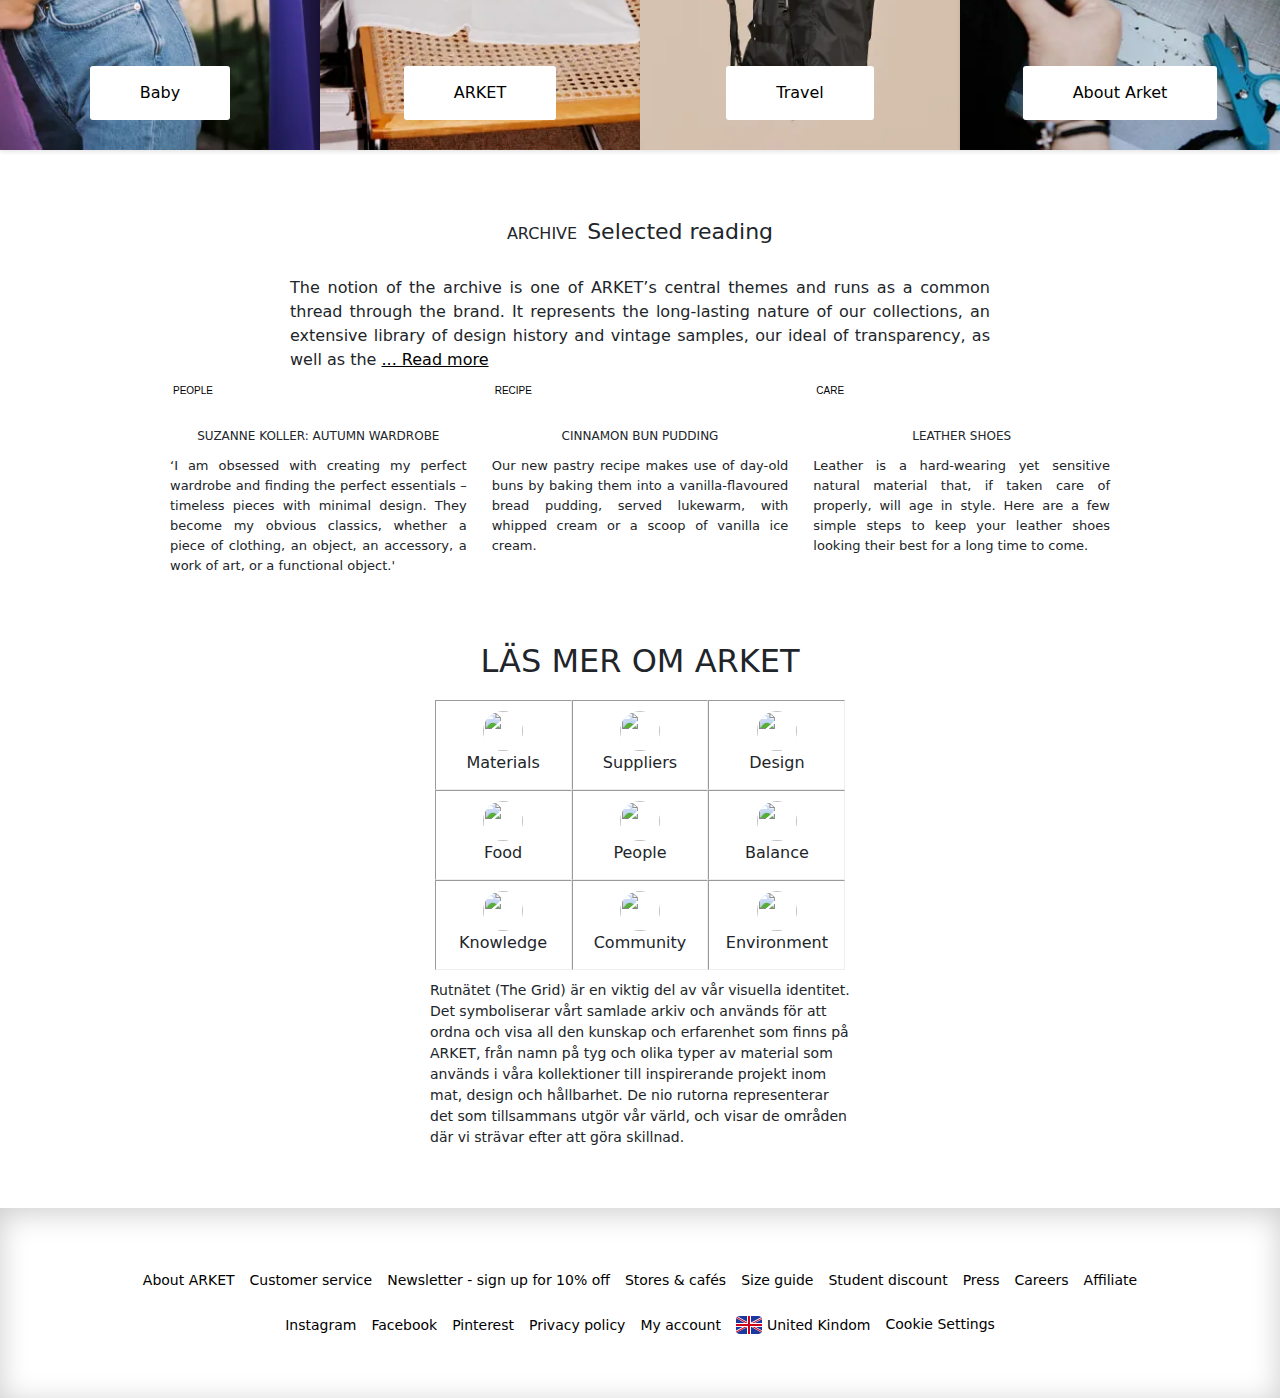
==== commit dfaa332b: "OSP-15 Conflict resolved" ====
--- a/Index.html
+++ b/Index.html
@@ -131,42 +131,46 @@
             </ul>
 
             <div class="secondary-navigation d-flex justify-content-end">
-              <!--<a href="#" class="split"></a>-->
-              <ul style="display: flex; gap: 20; list-style-type: none; align-items: center;"> 
+              <ul class="icons-list">
                 <li>
-                <a href="#"
-                  ><img src="/images/search.svg" alt="search" class="navIcons"
-                /></a>
+                  <a href="#"
+                    ><img
+                      src="/images/search.svg"
+                      alt="search"
+                      class="navIcons"
+                  /></a>
                 </li>
                 <li>
-                <a href="#"
-                  ><img
-                    src="/images/person.svg"alt="membership"class="navIcons"
-                /></a>
+                  <a href="#"
+                    ><img
+                      src="/images/person.svg"
+                      alt="membership"
+                      class="navIcons"
+                  /></a>
                 </li>
-                <ul style="list-style-type: none;" class="navbar dropdown">
-                  <li> 
-                    <a href="#"><img
+                <li class="navbar dropdown">
+                  <a href="#"
+                    ><img
                       src="images/Question circle.svg"
                       alt="Question circle"
                       class="navIcons"
-                    /></a>
-                    <div  class="dropdown-content">
-                      <div class="Question-container">
-                        <a
-                          href="https://www.arket.com/en_gbp/stores.html"
-                          target="_self"
-                          class="a-link nav"
-                        >
-                          <img
-                            class="a-image img"
-                            src="images/Our stores &cafés.png"
-                            alt=""
-                          />
-                          <span class="text-q">Our stores &amp; cafés</span></a
-                        >
-                      </div>
-                      <div class="Question-container">
+                  /></a>
+                  <div class="dropdown-content">
+                    <div class="Question-container">
+                      <a
+                        href="https://www.arket.com/en_gbp/stores.html"
+                        target="_self"
+                        class="a-link nav"
+                      >
+                        <img
+                          class="a-image img"
+                          src="images/Our stores &cafés.png"
+                          alt=""
+                        />
+                        <span class="text-q">Our stores &amp; cafés</span></a
+                      >
+                    </div>
+                    <div class="Question-container">
                       <a
                         href="https://www.arket.com/en_gbp/careers.html"
                         target="_self"
@@ -179,9 +183,9 @@
                         />
                         <span class="text-q">Careers</span></a
                       >
-                      </div>
-
-                      <div class="Question-container">
+                    </div>
+
+                    <div class="Question-container">
                       <a
                         href="https://www.arket.com/en_gbp/about.html"
                         target="_self"
@@ -194,9 +198,9 @@
                         />
                         <span class="text-q">About ARKET</span></a
                       >
-                      </div>
-
-                      <div class="Question-container">
+                    </div>
+
+                    <div class="Question-container">
                       <a
                         href="https://www.arket.com/en_gbp/customer-service.html"
                         target="_self"
@@ -209,9 +213,9 @@
                         />
                         <span class="text-q">Customer service</span></a
                       >
-                      </div>
-
-                      <div class="Question-container">
+                    </div>
+
+                    <div class="Question-container">
                       <a
                         href="https://www.arket.com/en_gbp/newslettersubscribe.html"
                         target="_self"
@@ -224,9 +228,9 @@
                         />
                         <span class="text-q">Newsletter</span></a
                       >
-                      </div>
-
-                      <div class="Question-container">
+                    </div>
+
+                    <div class="Question-container">
                       <a
                         href="https://www.arket.com/en_gbp/customer-service/delivery-methods.html"
                         target="_self"
@@ -239,21 +243,20 @@
                         />
                         <span class="text-q">Deliveries</span></a
                       >
-                      </div>
                     </div>
-                  </li>
-                </ul>
-                  <li>
-                <a href="#"
-                  ><img src="images/heart.svg" alt="favorit" class="navIcons"
-                /></a>
-                  </li>
-                  <li>
-                <a href="./cart.html">
-                  <img src="images/cart.svg" alt="cart" class="navIcons"
-                /></a>
+                  </div>
                 </li>
-              </ul> 
+                <li>
+                  <a href="#"
+                    ><img src="images/heart.svg" alt="favorit" class="navIcons"
+                  /></a>
+                </li>
+                <li>
+                  <a href="./cart.html">
+                    <img src="images/cart.svg" alt="cart" class="navIcons"
+                  /></a>
+                </li>
+              </ul>
             </div>
           </div>
         </div>
@@ -343,7 +346,7 @@
           <h2>Selected reading</h2>
         </div>
         <div class="content">
-          <div class="readMore">
+          <div class="shortText">
             <p>
               The notion of the archive is one of ARKET’s central themes and
               runs as a common thread through the brand. It represents the
@@ -353,15 +356,16 @@
               <button class="readMoreButton">... Read more</button>
             </p>
           </div>
-          <div class="readLess">
+          <div class="longText">
             <p>
-              The notion of archive is one of ARKET’s central themes and runs as
-              a common thread through the brand. It represents the long-lasting
-              nature of our collections, an extensive library of design history
-              and vintage samples, our ideal of transparency, as well as the
-              inspiration for and name given to our in-store shelving system.
-              The digital ARKET / ARCHIVE captures research, inspiration, and
-              past projects, and forms the collective story of who we are.
+              The notion of the archive is one of ARKET’s central themes and
+              runs as a common thread through the brand. It represents the
+              long-lasting nature of our collections, an extensive library of
+              design history and vintage samples, our ideal of transparency, as
+              well as the inspiration for and name given to our in-store
+              shelving system. The digital ARKET / ARCHIVE captures research,
+              inspiration, and past projects, and forms the collective story of
+              who we are.
               <button class="readLessButton">Read less</button>
             </p>
           </div>
@@ -603,9 +607,135 @@
             ></a
           >
         </li>
-        <li><a href="#">Cookie Settings</a></li>
+        <li style="margin-bottom: 2px">
+          <a href="#" id="cookieBtn">Cookie Settings</a>
+        </li>
       </ul>
     </footer>
-    <script src="./script.js"></script>
+
+    <div class="cookie-container">
+      <div class="cookie-background"></div>
+      <div class="cookie-modal">
+        <button class="closeModalBtn">x</button>
+        <div class="cookie-content">
+          <div class="policy-text">
+            <h2>Cookie category information</h2>
+            <p>
+              Below you´ll find detailed information about each cookie category
+              and the possibility to customize your settings. By clicking
+              "Accept All Cookies", you accept all cookies, and agree that we
+              share this information with third parties, such as our advertising
+              partners. This may in some cases mean your data will be processed
+              outside the EU/EEA. Cookies are stored only for as long as needed
+              to fulfill their purpose.
+            </p>
+            <p>
+              If you prefer, you can choose which cookie categories to accept or
+              not. Please keep in mind that blocking some types of cookies may
+              impact how we can deliver and improve our services to you. When
+              you're ready, click on 'Confirm My Choices' and remember, you can
+              always change your mind later.
+            </p>
+            <p>
+              If you want to learn more about cookies and why we use them, you
+              can visit our
+              <a href="/en_gbp/customer-service/privacy-notice/cookie.html"
+                >Cookie Policy</a
+              >
+              page anytime.
+            </p>
+            <div class="cookieBtnBox">
+              <button class="acceptAllCookiesBtn">Accept all cookies</button>
+            </div>
+          </div>
+          <div class="cookie-preferences">
+            <h3>Manage Consent Preferences</h3>
+            <div>
+              <div class="pref-header-box">
+                <h4>Strictly Necessary Cookies</h4>
+                <p>Always active</p>
+              </div>
+              <p>
+                These cookies are necessary to maintain our services and cannot
+                be switched off. They are usually only set in response to
+                actions made by you, such as creating an account or saving a
+                wish-list for later. You can set your browser to block or alert
+                you about these cookies, but that can make some parts of the
+                site not work. These cookies do not store any personally
+                identifiable information.
+              </p>
+            </div>
+            <div>
+              <div class="pref-header-box">
+                <h4>Performance Cookies</h4>
+                <label class="switch-box">
+                  <input type="checkbox" />
+                  <span class="slider"></span>
+                </label>
+              </div>
+              <p>
+                These cookies allow us to count visits and traffic so we can
+                collect insights like which pages are the most popular and see
+                how visitors move around the site. All information these cookies
+                collect is aggregated and therefore, anonymous. If you do not
+                allow these cookies, we will not be able to provide you with a
+                tailored experience.
+              </p>
+            </div>
+            <div>
+              <div class="pref-header-box">
+                <h4>Functional Cookies</h4>
+                <label class="switch-box">
+                  <input type="checkbox" />
+                  <span class="slider"></span>
+                </label>
+              </div>
+              <p>
+                These cookies enable the website to provide enhanced
+                functionality and personalization. They may be set by us or by
+                third party providers whose services we have added to our pages.
+                If you do not allow these cookies, then some or all of these
+                services may not function properly.
+              </p>
+            </div>
+            <div>
+              <div class="pref-header-box">
+                <h4>Marketing Cookies</h4>
+                <label class="switch-box">
+                  <input type="checkbox" />
+                  <span class="slider"></span>
+                </label>
+              </div>
+              <p>
+                When you accept marketing cookies, you give us your consent to
+                place cookies on your device to provide you with relevant
+                content that fits your interests. These cookies may be set
+                through our site by our advertising partners or us, to build a
+                profile of your interests and show you relevant content on our
+                and third-party sites. To be able to deliver content that fits
+                your interests, we will use your interactions together with
+                personal information you have provided to us on our site. To
+                present you with relevant content on third-party sites, we will
+                share this information and a customer identifier such as an
+                encrypted email-address or device id with third parties, such as
+                Google, Facebook, Instagram, and Snapchat. The purpose is to
+                show relevant ads to you on third party websites and apps. The
+                purpose is to show relevant ads to you on third party websites
+                and apps. To make the content as interesting as possible for
+                you, we may link this data across the different devices you use.
+                If you choose not to accept marketing cookies, we will not place
+                such cookies on your device, and you may experience less
+                relevant content from us.
+              </p>
+            </div>
+            <div class="save-preference">
+              <button class="savePreferenceBtn">Confirm My Choices</button>
+              <button class="onlyRequiredBtn">Only required cookies</button>
+            </div>
+          </div>
+        </div>
+      </div>
+    </div>
   </body>
+  <script src="./script.js"></script>
 </html>
--- a/styles.css
+++ b/styles.css
@@ -15,10 +15,10 @@
 }
 
 .logo {
-  margin-right: 12px;
   font-family: 'Arket Sans SC Mono';
-  font-size: 12px;
-  height: 20px;
+  /* font-size: 12px; */
+  height: 16px;
+  margin-bottom: 3px;
 }
 /* Add  background color to the top navigation */
 .topnav {  
@@ -36,6 +36,19 @@
   align-items: flex-end;
 }
 
+#navbarNavDropdown {
+  justify-content: space-between;
+}
+
+.icons-list {
+  display: flex;
+  gap: 40px;
+  list-style-type: none;
+  align-items: center;
+  margin: 0;
+  padding: 0;
+}
+
 /* Style the links inside the navigation bar */
 .navbar a {
   color: black;
@@ -73,7 +86,7 @@
 }
 
 .secondary-navigation  a {
-  margin-left:20px;
+  padding: 0px;
 }
 .secondary-navigation a:hover {
   color:rgb(139, 136, 136);
@@ -96,24 +109,40 @@
 } 
  .Question-container {
   width: 32.6%;
-  height: 170px;
-}
-/*#primer{
-  position: relative;
-}*/
+  height: 115px;
+}
+
+.Question-container a {
+  display: flex;
+  flex-direction: column;
+  align-items: center;
+  gap: 15px;
+}
+
+
+.Question-container:hover {
+  .text-q {
+    background-color: black;
+    color: white;
+  }
+}
 
 /* Dropdown Content (Hidden by Default) */
  .dropdown-content {
   display: none;
-  height: 50px;
   z-index: 1;
   background-color: #fff;
   justify-content: center;
-  position: absolute;
-  padding: 0 1px 1px;
-  margin: 10px auto 0;
+  position: fixed;
+  padding: 10px 15px;
   text-align: center;
+  width: 500px;
+  height: 300px;
+  left: 50%;
+  top: 14%;
+  flex-wrap: wrap;
 } 
+
 .a-image {
   height: 90px;
   width: 90px;
@@ -127,18 +156,9 @@
   margin-right: 0px;
   text-align: left;
   font-size: 14px;
-  flex-wrap: nowrap;
-}
-/* Change color of dropdown links on hover */
-.text-q:hover{
-  background-color: black;
-  color: white;
-  line-height: 1.5em;
-  padding: 5px 6px;
-  border-radius: 2px;
-  cursor: pointer;
-  flex-wrap: nowrap;
-}
+  padding: 5px;
+}
+
 .show {display: block;}
 
 .navIcons {
@@ -159,6 +179,8 @@
   padding: 0 6px;
   letter-spacing: .05px;
 }
+
+
 
 /* header section */
 
@@ -247,14 +269,6 @@
 
 /* content section */
 
-.notActive {
-  display: none;
-}
-
-.active {
-  display: block;
-}
-
 .content-section {
   margin-bottom: 50px;
 }
@@ -294,7 +308,7 @@
   margin: 0;
 }
 
-.content-section .textBox .content .readMore .readMoreButton {
+.content-section .textBox .content .shortText .readMoreButton {
   display: inline;
   border: none;
   background-color: #fff;
@@ -303,11 +317,11 @@
   padding: 0;
 }
 
-.content-section .textBox .content .readLess {
+.content-section .textBox .content .longText {
   display: none;
 }
 
-.content-section .textBox .content .readLess .readLessButton {
+.content-section .textBox .content .longText .readLessButton {
   display: inline;
   border: none;
   background-color: #fff;
@@ -478,6 +492,269 @@
 
 /* footer */
 
+
+/* Cookie modal */
+
+.cookie-background {
+  background: rgba(0,0,0,0.5);
+  z-index: 2147483646;
+  width: 100%;
+  height: 100%;
+  overflow: hidden;
+  position: fixed;
+  top: 0;
+  bottom: 0;
+  left: 0;
+}
+
+.cookie-container {
+  display: none;
+}
+
+.notActive {
+  animation: FadeOut 300ms forwards;
+}
+
+.active {
+  display: block;
+  animation: FadeIn 300ms forwards;
+}
+
+@keyframes FadeIn {
+
+  0% {
+    opacity: 0;
+  }
+
+  100% {
+    opacity: 1;
+  }
+}
+
+@keyframes FadeOut {
+  
+  0% {
+    opacity: 1;
+    display: block;
+  }
+
+  100% {
+    opacity: 0;
+    display: none;
+  }
+}
+
+.cookie-modal {
+  position: fixed;
+  margin: 0 auto;
+  top: 5%;
+  bottom: 10%;
+  right: 0;
+  left: 0;
+  max-width: 600px;
+  min-width: 575px;
+  z-index: 2147483647;
+  background-color: #fff;
+  -webkit-box-shadow: 0px 2px 10px -3px #999;
+  -moz-box-shadow: 0px 2px 10px -3px #999;
+  box-shadow: 0px 2px 10px -3px #999;
+  overflow-x: auto;
+  overflow-y: scroll;
+  border: 2px solid #000000;
+  display: flex;
+  flex-direction: column;
+}
+
+.cookie-modal p {
+  font-size: 14px;
+  font-weight: 400;
+  line-height: 21px;
+}
+
+.cookie-modal::-webkit-scrollbar {
+  width: 10px;
+}
+
+.cookie-modal::-webkit-scrollbar-track {
+  background: #ffffff;
+}
+
+.cookie-modal::-webkit-scrollbar-thumb {
+  background: #b9b9b9;
+  border-radius: 12px;
+}
+
+.cookie-modal::-webkit-scrollbar-thumb:hover {
+  background: #9b9b9b;
+}
+
+.closeModalBtn {
+  align-self: flex-end;
+  position: fixed;
+  padding: 0;
+  border: none;
+  background-color: #ffffff;
+  margin: 5px 5px 0px 0px;
+  font-weight: bold;
+  color: rgb(83, 83, 83);
+}
+
+.closeModalBtn:hover {
+  color: rgb(148, 148, 148);
+}
+
+.cookie-content {
+  padding: 40px 20px;
+  text-align: justify;
+}
+
+.policy-text h2 {
+  font-weight: 400;
+  font-size: 20px;
+  margin-bottom: 15px;
+}
+
+.policy-text a {
+  color:#656565;
+}
+
+.cookieBtnBox {
+  display: flex;
+}
+
+.acceptAllCookiesBtn {
+  margin-top: 10px;
+  padding: 12px 30px;
+  flex-grow: 1;
+  background-color: #000;
+  color: #fff;
+  border: none;
+  font-size: 20px;
+  letter-spacing: .08em;
+}
+
+.acceptAllCookiesBtn:hover {
+  background-color: gray;
+}
+
+.cookie-preferences h3 {
+  margin: 30px 0 25px;
+  text-align: center;
+  border-bottom: 2px solid black;
+  font-size: 20px;
+  font-weight: 400;
+  line-height: 28px;
+}
+
+.switch-box {
+  width: 45px;
+  position: relative;
+  border: 1px solid black;
+  border-radius: 10px;
+  display: inline-block;
+}
+
+.switch-box input {
+  width: 0px;
+  opacity: 0;
+}
+
+.slider {
+  position: absolute;
+  cursor: pointer;
+  top: 0;
+  left: 0;
+  right: 0;
+  bottom: 0;
+  background-color: #ffffff;
+  -webkit-transition: .2s ease-in;
+  transition: .2s ease-in;
+  border-radius: 9px;
+}
+
+.slider:before {
+  position: absolute;
+  content: "";
+  height: 16px;
+  width: 16px;
+  left: 3px;
+  bottom: 4px;
+  background-color: black;
+  -webkit-transition: .2s ease-in;
+  transition: .2s ease-in;
+  border-radius: 50%;
+}
+
+input:checked ~ .slider {
+  background-color:green;
+}
+
+input:checked ~ .slider:before {
+  -webkit-transform: translateX(20px);
+  -ms-transform: translateX(20px);
+  transform: translateX(20px);
+  background-color: white;
+}
+
+.pref-header-box {
+  display: flex;
+  align-items: baseline;
+  justify-content: space-between;
+}
+
+.pref-header-box h4 {
+  font-weight: 400;
+  font-size: 20px;
+  margin-bottom: 15px;
+}
+
+.pref-header-box p {
+ color: green;
+ text-transform: uppercase;
+ font-size: 11px;
+ letter-spacing: 1.4px;
+ line-height: 14px;
+}
+
+.save-preference {
+  display: flex;
+  flex-direction: column;
+  gap: 8px;
+}
+
+.savePreferenceBtn {
+  margin-top: 10px;
+  padding: 12px 30px;
+  flex-grow: 1;
+  background-color: #000;
+  color: #fff;
+  border: none;
+  font-size: 20px;
+  letter-spacing: .08em;
+}
+
+.savePreferenceBtn:hover {
+  background-color: gray;
+}
+
+.onlyRequiredBtn {
+  padding: 10px 28px;
+  flex-grow: 1;
+  background-color: #fff;
+  color: #000;
+  border: none;
+  font-size: 20px;
+  letter-spacing: .08em;
+  border: 2px solid black;
+}
+
+.onlyRequiredBtn:hover {
+  color: gray;
+}
+
+/* Cookie modal */
+
+
 /* media rules */
 
 @media (max-width: 1920px) {
@@ -491,6 +768,13 @@
     height: 35em;
   }
 }
+
+@media (max-width: 1030px) {
+  .navTop .nav-item {
+    padding: 0;
+  }
+}
+
 @media (max-width: 1024px) {
   .card-image {
     height: 25em;
@@ -526,7 +810,10 @@
     height: 35em;
   }
 
-  .content-section .textBox .content .readMore {
+  .content-section .textBox .content .shortText {
+    padding: 0 5%;
+  }
+  .content-section .textBox .content .longText {
     padding: 0 5%;
   }
 
@@ -594,6 +881,16 @@
     flex-direction: column;
     width: 100%;
   }
+
+  .cookie-modal {
+    min-width: 100%;
+    height: 100%;
+    top: 0;
+  }
+
+  .pref-header-box h4 {
+    font-size: 19px;
+   }
 }
 
 @media (max-width: 450px) {
@@ -618,13 +915,9 @@
   .navLink {
     font-size: 12px;
   }
-}
-
-@media (min-width: 1200px) {
-  .logo {
-      width: 80px;
-  }
-}
+
+}
+
 
 @media (min-width: 1220px) {
   .navLinks {
@@ -649,12 +942,19 @@
       font-size: 16px;
   }
 }
+
 
 @media (min-width: 769px){
   .header {
     height: 56px;
     padding: 19px 19px 20px;
-}
+  }
+
+  .header:after {
+    height: 2px;
+    left: 19px;
+    right: 19px;
+  }
 }
 
 @media (min-width: 401px){
@@ -664,10 +964,3 @@
   }
 }
 
-@media (min-width: 769px){
-.header:after {
-    height: 2px;
-    left: 19px;
-    right: 19px;
-  }
-}
